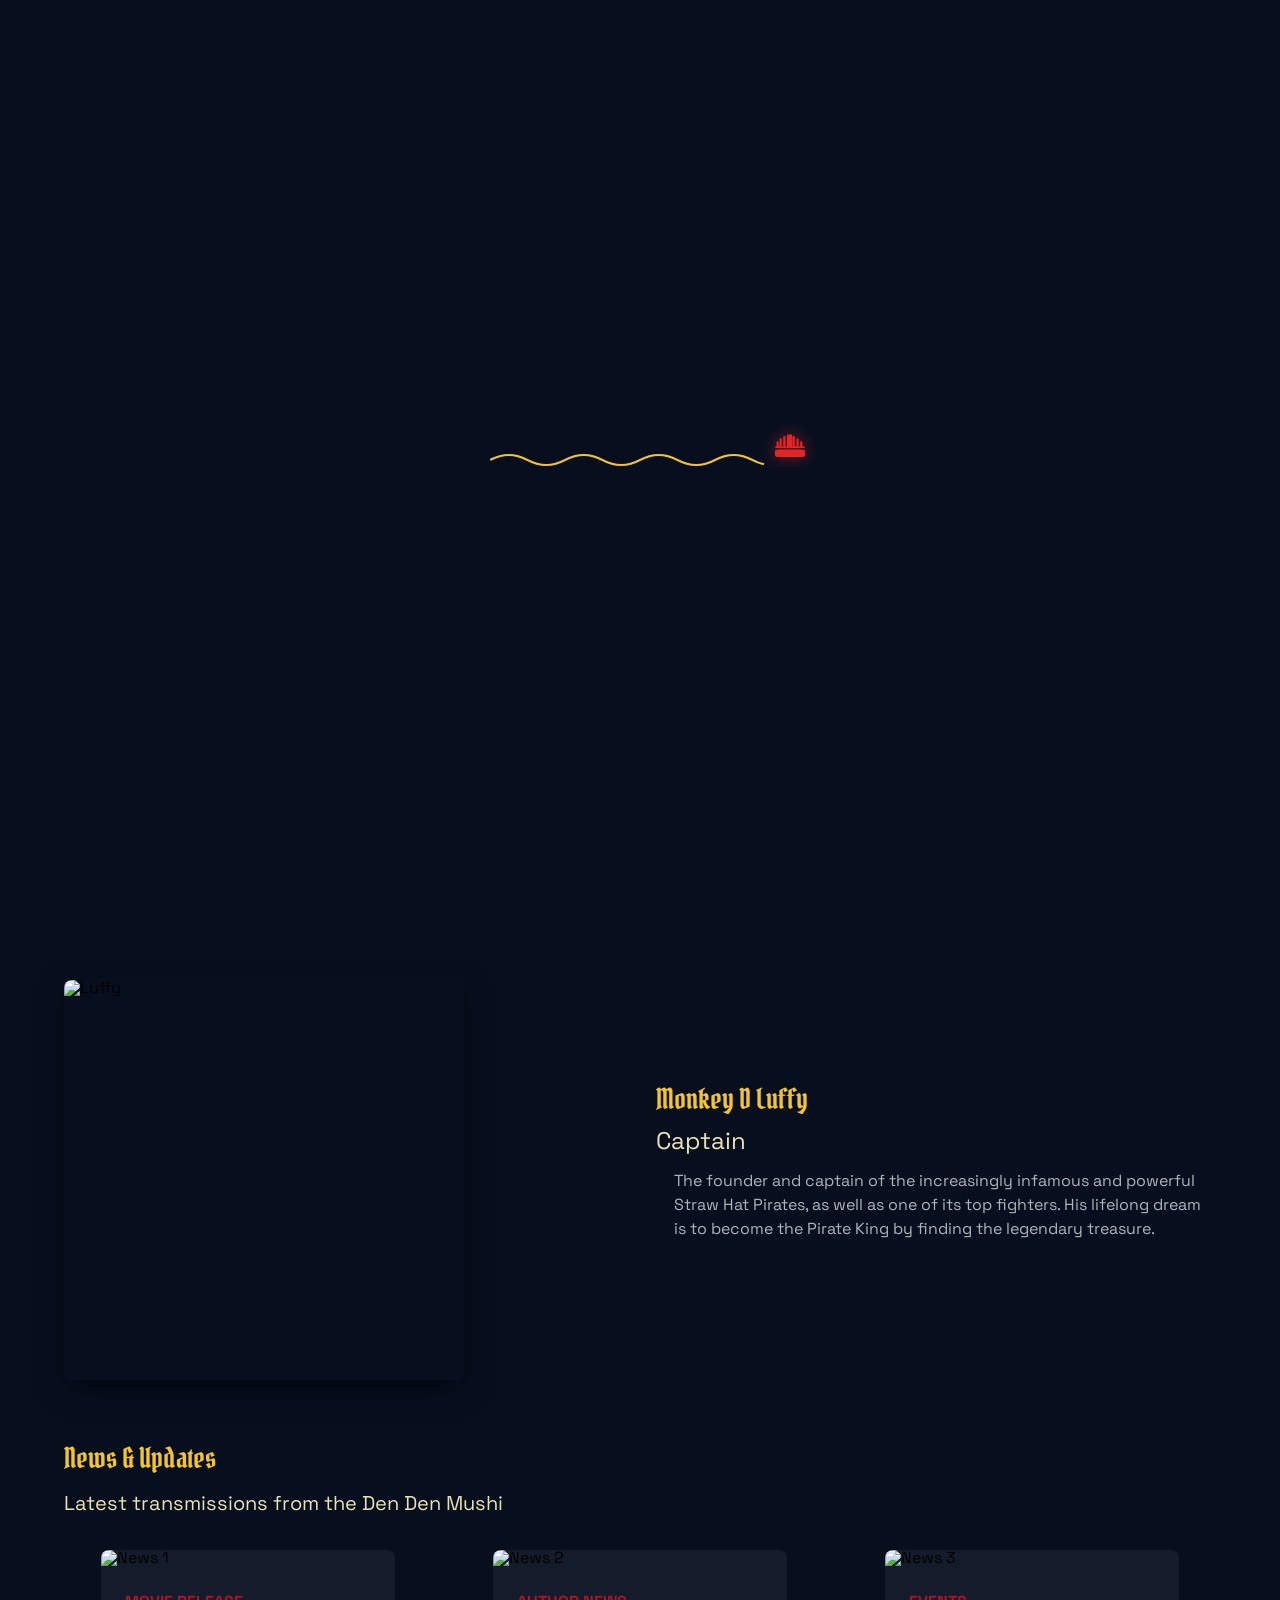
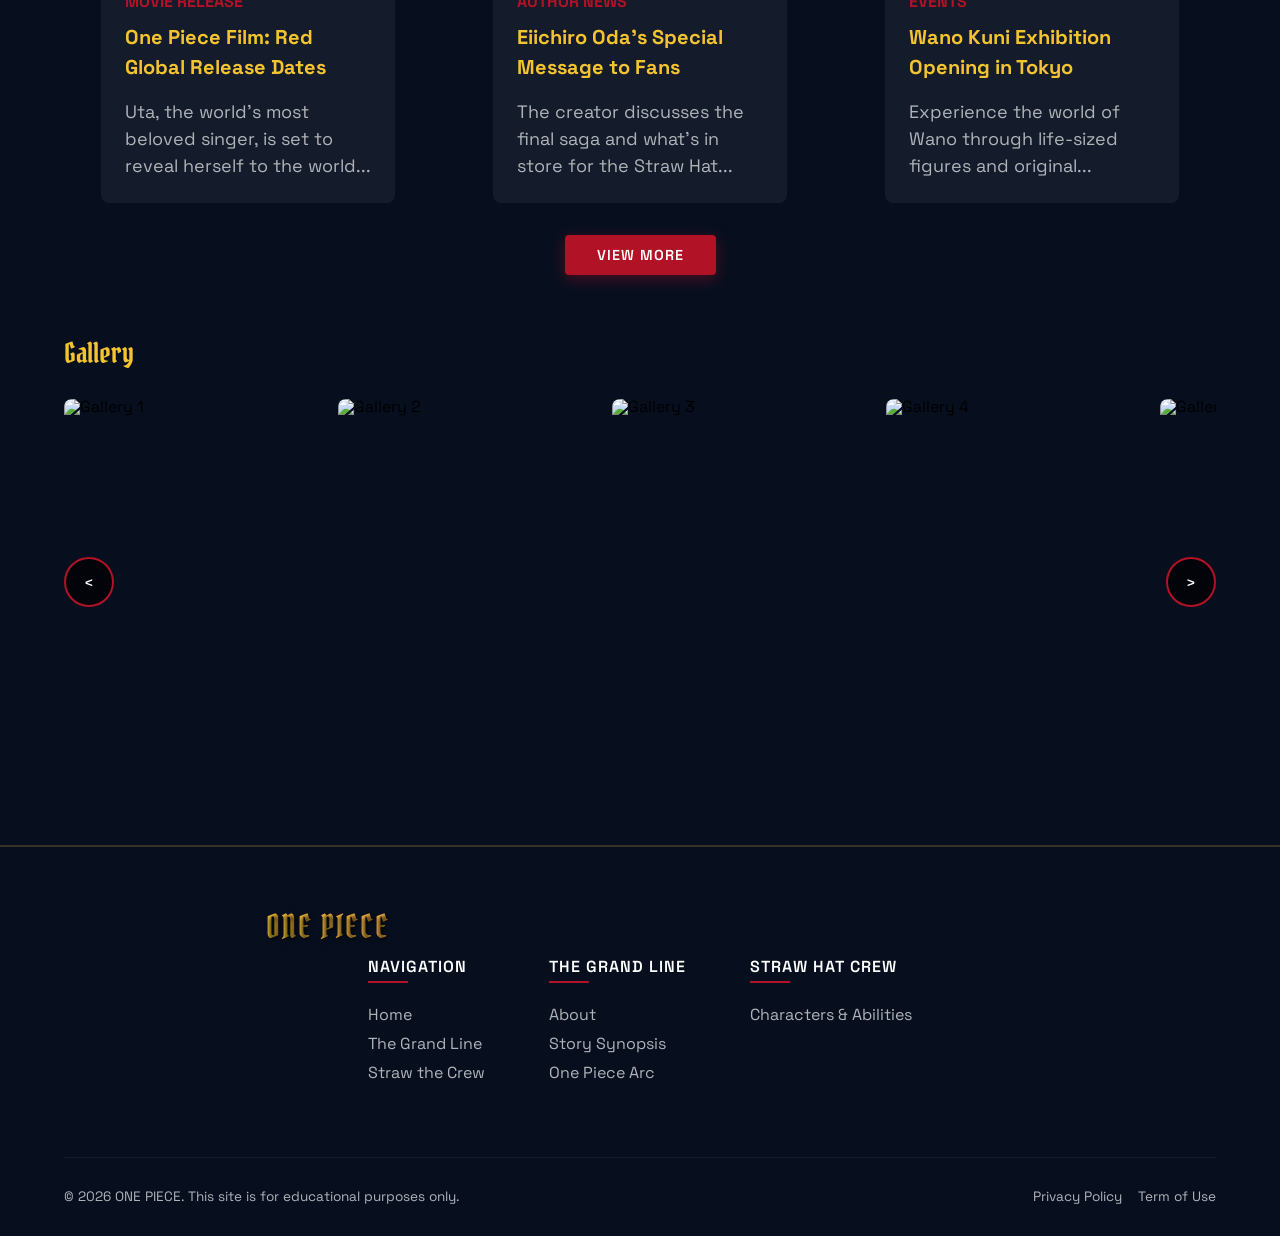
==== index.html @ ffabeb4a "แก้โว้ย" ====
<!DOCTYPE html>
<html lang="en">

<head>
    <meta charset="UTF-8">
    <meta name="viewport" content="width=device-width, initial-scale=1.0">
    <title>One Piece | The Grand Voyage</title>
    <link rel="stylesheet" href="scss/main.css">
</head>

<body>

    <!-- Loading Screen -->
    <div class="loader-wrapper">
        <div class="loader-content">
            <!-- <img src="img/logo.png" alt="One Piece Logo" class="loader-logo"> -->
            <div class="loading-animation-container">
                <svg class="loading-wave-svg" viewBox="0 0 200 20" preserveAspectRatio="none"
                    xmlns="http://www.w3.org/2000/svg">
                    <path d="M0 10 Q12.5 0 25 10 T50 10 T75 10 T100 10 T125 10 T150 10 T175 10 T200 10"
                        fill="transparent" stroke="#F4C430" stroke-width="2" class="wave-path" />
                </svg>
                <div class="loading-ship-container">
                    <svg class="loading-ship" viewBox="0 0 640 512" fill="#E62325" xmlns="http://www.w3.org/2000/svg">
                        <path
                            d="M280 32c-13.3 0-24 10.7-24 24V288h-32V88c0-13.3-10.7-24-24-24s-24 10.7-24 24V288H144V136c0-13.3-10.7-24-24-24s-24 10.7-24 24V288H80V200c0-13.3-10.7-24-24-24s-24 10.7-24 24V288H16c-8.8 0-16 7.2-16 16s7.2 16 16 16H624c8.8 0 16-7.2 16-16s-7.2-16-16-16H584V200c0-13.3-10.7-24-24-24s-24 10.7-24 24V288H504V136c0-13.3-10.7-24-24-24s-24 10.7-24 24V288H424V88c0-13.3-10.7-24-24-24s-24 10.7-24 24V288H368V56c0-13.3-10.7-24-24-24H280zm322.7 326.5c-4.4-1.3-9-2.2-13.7-2.6L553 352H87l-35.9 3.9c-4.7 .4-9.3 1.3-13.7 2.6L1.8 368.6C.6 369 0 370.2 0 371.4V464c0 26.5 21.5 48 48 48H592c26.5 0 48-21.5 48-48V371.4c0-1.2-.6-2.4-1.8-2.8l-35.5-10.1zM592 464v-61.9l-22.3-6.4C558 392.4 545.2 391 532.4 391c-19.4 0-38.3 6-53.9 17l-9.1 6.5c-11.8 8.4-26.2 12.9-40.9 12.9H211.5c-14.7 0-29.1-4.5-40.9-12.9l-9.1-6.5C146 397 127.1 391 107.6 391c-12.8 0-25.6 1.4-37.3 4.7L48 402.1V464H592z" />
                    </svg>
                </div>
            </div>
        </div>
    </div>

    <!-- Character Popup -->
    <div class="initial-popup">
        <img src="https://images.unsplash.com/photo-1610660373685-b04044be2403?q=80&w=1000&auto=format&fit=crop"
            alt="Luffy Popup" class="popup-char">
    </div>

    <!-- Fixed Dynamic Background -->
    <div class="fixed-bg-video">
        <video autoplay muted loop playsinline class="fixed-bg-vid">
            <source src="video/hero.mp4" type="video/mp4">
        </video>
        <div class="fixed-bg-overlay"></div>
    </div>

    <!-- Header & Navigation -->
    <header class="header">
        <div class="container nav-container">
            <h1 class="nav-logo-text">ONE PIECE</h1>
            <nav>
                <ul class="nav-menu">
                    <li><a href="index.html" class="active">Home</a></li>
                    <li><a href="grandline.html">The Grand Line</a></li>
                    <li><a href="crew.html">Straw the Crew</a></li>
                </ul>
            </nav>
            <div class="hamburger">
                <span class="bar"></span>
                <span class="bar"></span>
                <span class="bar"></span>
            </div>
        </div>
    </header>

    <!-- MAIN CONTENT -->
    <main>

        <!-- Hero Section -->
        <section class="hero-section section-padding" data-bg="none">
            <!-- <video autoplay loop muted playsinline class="bg-video">
                <source src="video/hero.mp4" type="video/mp4">
            </video> -->
            <div class="container text-center fade-in">
                <h1 class="h1">The Great Pirate Era Begins</h1>
                <p class="lead fade-in delay-1">The Grand Line awaits those who dare to dream</p>
                <div class="hero-cta fade-in delay-2">
                    <a href="" class="btn btn-primary btn-hero">Start Adventure</a>
                </div>
            </div>
        </section>

        <!-- Content Section -->
        <section class="content-section section-padding" data-bg="none">
            <div class="container">

                <!-- Character Highlight -->
                <div class="row row-2 align-items-center character-row">
                    <div class="about-image fade-in">
                        <img src="https://i.pinimg.com/736x/40/31/00/403100c729d0ef4551aeadfa57d9cbf7.jpg" alt="Luffy">
                    </div>
                    <div class="about-text fade-in delay-1">
                        <h2 class="h2 text-accent">Monkey D Luffy</h2>
                        <h3 class="h3">Captain</h3>
                        <p>The founder and captain of the increasingly infamous and powerful Straw Hat Pirates, as well
                            as one of its top fighters. His lifelong dream is to become the Pirate King by finding the
                            legendary treasure.</p>
                    </div>
                </div>

                <!-- News & Updates -->
                <div class="news-section fade-in">
                    <div class="news-header-row">
                        <div>
                            <h2 class="h2 text-accent">News & Updates</h2>
                            <p class="news-subtitle">Latest transmissions from the Den Den Mushi</p>
                        </div>
                    </div>

                    <div class="news-grid">
                        <div class="news-card">
                            <img src="https://deadline.com/wp-content/uploads/2022/08/one-piece-red.png?w=681&h=383&crop=1"
                                alt="News 1">
                            <div class="news-card-body">
                                <p class="news-tag">Movie Release</p>
                                <h4>One Piece Film: Red Global Release Dates</h4>
                                <p>Uta, the world's most beloved singer, is set to reveal herself to the world...</p>
                            </div>
                        </div>
                        <div class="news-card">
                            <img src="https://i.redd.it/nrn502p50h681.jpg" alt="News 2">
                            <div class="news-card-body">
                                <p class="news-tag">Author News</p>
                                <h4>Eiichiro Oda's Special Message to Fans</h4>
                                <p>The creator discusses the final saga and what's in store for the Straw Hat...</p>
                            </div>
                        </div>
                        <div class="news-card">
                            <img src="https://downtownny.com/wp-content/uploads/2025/10/101425_mercer2_2400x1615.jpg"
                                alt="News 3">
                            <div class="news-card-body">
                                <p class="news-tag">Events</p>
                                <h4>Wano Kuni Exhibition Opening in Tokyo</h4>
                                <p>Experience the world of Wano through life-sized figures and original...</p>
                            </div>
                        </div>
                    </div>

                    <!-- ปุ่ม See More ย้ายมาอยู่ล่าง grid -->
                    <div class="news-view-more">
                        <a href="" class="btn btn-primary btn-hero">View More</a>
                        <!-- <a href="crew.html" class="btn-see-more">View More</a> -->
                    </div>
                </div>

                <!-- Gallery Slider -->
                <div class="gallery-section fade-in">
                    <h2 class="h2 text-accent">Gallery</h2>
                    <div class="gallery-slider-container">
                        <button class="gallery-btn prev-btn" id="galleryPrev">&lt;</button>
                        <div class="gallery-track" id="galleryTrack">
                            <img src="https://www.mangozero.com/wp-content/uploads/2016/11/Luffy_and_Aces_Last_Moments.png"
                                alt="Gallery 1">
                            <img src="https://www.mangozero.com/wp-content/uploads/2016/11/Going_Merrys_Funeral.jpg"
                                alt="Gallery 2">
                            <img src="https://www.mangozero.com/wp-content/uploads/2016/11/Laboon_Anime_Infobox.png"
                                alt="Gallery 3">
                            <img src="https://www.mangozero.com/wp-content/uploads/2016/11/Shanks_Saves_Luffy.jpg"
                                alt="Gallery 4">
                            <img src="https://www.mangozero.com/wp-content/uploads/2016/11/11ae3b48f68c215749b47b3c8a2709f5.jpg"
                                alt="Gallery 5">
                            <img src="https://www.mangozero.com/wp-content/uploads/2016/11/Luffy_Cries_Over_the_Death_of_Ace.jpg"
                                alt="Gallery 6">
                            <img src="https://www.mangozero.com/wp-content/uploads/2016/11/Robin_Resisting_Spandam_Dragging_Her.png"
                                alt="Gallery 7">
                            <img src="https://www.mangozero.com/wp-content/uploads/2016/11/Sanji_Discovers_Zeffs_Missing_Leg.png"
                                alt="Gallery 8">
                        </div>
                        <button class="gallery-btn next-btn" id="galleryNext">&gt;</button>
                    </div>
                </div>

            </div>
        </section>

    </main>

    <!-- Footer -->
    <footer class="footer">
        <div class="container footer-inner">
            <div class="footer-grid">
                <div class="footer-brand">
                    <h1 class="nav-logo-text">ONE PIECE</h1>
                </div>
            </div>
            <div class="footer-nav-row">
                <div class="footer-links-col">
                    <h4>Navigation</h4>
                    <ul class="footer-links">
                        <li><a href="index.html">Home</a></li>
                        <li><a href="grandline.html">The Grand Line</a></li>
                        <li><a href="crew.html">Straw the Crew</a></li>
                    </ul>
                </div>
                <div class="footer-links-col">
                    <h4>The Grand Line</h4>
                    <ul class="footer-links">
                        <li><a href="grandline.html">About</a></li>
                        <li><a href="grandline.html">Story Synopsis</a></li>
                        <li><a href="grandline.html">One Piece Arc</a></li>
                    </ul>
                </div>
                <div class="footer-links-col">
                    <h4>Straw Hat Crew</h4>
                    <ul class="footer-links">
                        <li><a href="crew.html">Characters & Abilities</a></li>
                    </ul>
                </div>
            </div>
            <div class="footer-bottom">
                <p>&copy; 2026 ONE PIECE. This site is for educational purposes only.</p>
                <div class="condition">
                    <p>Privacy Policy</p>
                    <p>Term of Use</p>
                </div>
            </div>
        </div>
    </footer>

    <script src="js/main.js"></script>
</body>

</html>
---- scss/main.css ----
@import url("https://fonts.googleapis.com/css2?family=Pirata+One&family=Space+Grotesk:wght@300..700&display=swap");
html, body, div, span, applet, object, iframe,
h1, h2, h3, h4, h5, h6, p, blockquote, pre,
a, abbr, acronym, address, big, cite, code,
del, dfn, em, img, ins, kbd, q, s, samp,
small, strike, strong, sub, sup, tt, var,
b, u, i, center,
dl, dt, dd, ol, ul, li,
fieldset, form, label, legend,
table, caption, tbody, tfoot, thead, tr, th, td,
article, aside, canvas, details, embed,
figure, figcaption, footer, header, hgroup,
menu, nav, output, ruby, section, summary,
time, mark, audio, video {
  margin: 0;
  padding: 0;
  border: 0;
  font-size: 100%;
  font: "Space Grotesk", sans-serif;
  vertical-align: baseline;
  box-sizing: border-box;
}

html, body {
  width: 100%;
  overflow-x: hidden;
  -webkit-font-smoothing: antialiased;
}

body {
  line-height: 1;
  font-family: "Space Grotesk", sans-serif;
}

h1, .h1 {
  font-family: "Pirata One", cursive;
  margin-bottom: 20;
  font-weight: 400;
  line-height: 1.2;
  letter-spacing: 2px;
}

h2, .h2,
h3, .h3,
p, .p {
  font-family: "Space Grotesk", sans-serif;
  font-optical-sizing: auto;
  font-weight: 400;
  font-style: normal;
}

h1, .h1 {
  background: linear-gradient(45deg, #F4C430, #ffb347);
  -webkit-background-clip: text;
  -webkit-text-fill-color: transparent;
  background-clip: text;
}

h2, .h2 {
  font-size: clamp(1.6rem, 5vw, 4rem);
  color: #F4C430;
}

h1 {
  margin-bottom: 16px;
  color: #B0B3B8;
  font-size: 64px;
}
h1.lead {
  font-size: 48px;
  color: #EAE2B7;
  line-height: 1.5;
}

p {
  margin-bottom: 16px;
  color: #B0B3B8;
  font-size: 20px;
}
p.lead {
  font-size: 18px;
  color: #EAE2B7;
  line-height: 1.7;
}

.text-center {
  text-align: center;
}

.text-left {
  text-align: left;
}

.text-right {
  text-align: right;
}

.text-primary {
  color: #070F1F;
}

.text-button {
  color: #B11226;
}

.text-hover {
  color: #F4C430;
}

.section-title {
  text-align: center;
  margin-bottom: 2rem;
  display: flex;
  flex-direction: column;
  align-items: center;
}
.section-title::after {
  content: "";
  display: block;
  width: 50px;
  height: 3px;
  background: #B11226;
  margin-top: 0.75rem;
  border-radius: 2px;
}

@media (min-width: 768px) {
  p {
    font-size: 1rem;
  }
  p.lead {
    font-size: 1.25rem;
  }
  .section-title {
    margin-bottom: 3rem;
  }
  .section-title::after {
    width: 60px;
    height: 4px;
    margin-top: 1rem;
  }
}
.btn {
  text-decoration: none;
  display: inline-block;
  padding: 16px 24px;
  font-family: "Space Grotesk", sans-serif;
  font-size: 1rem;
  font-weight: 600;
  text-transform: uppercase;
  letter-spacing: 1px;
  border-radius: 4px;
  position: relative;
  overflow: hidden;
  z-index: 1;
  transition: all 0.3s ease-in-out;
  text-align: center;
  cursor: pointer;
}
.btn::before {
  content: "";
  position: absolute;
  top: 0;
  left: -100%;
  width: 100%;
  height: 100%;
  background: rgba(255, 255, 255, 0.1);
  transition: left 0.3s ease-in-out;
  z-index: -1;
}
.btn:hover::before {
  left: 0;
}
.btn:active {
  transform: scale(0.98);
}
.btn-primary {
  background-color: #B11226;
  color: #ffffff;
  box-shadow: 0 4px 15px rgba(177, 18, 38, 0.4);
}
.btn-primary:hover {
  background-color: rgb(130.7076923077, 13.2923076923, 28.0615384615);
  box-shadow: 0 6px 20px rgba(177, 18, 38, 0.6);
  color: #ffffff;
}
.btn-outline {
  background-color: transparent;
  color: #F4C430;
  border: 2px solid #F4C430;
}
.btn-outline:hover {
  background-color: #F4C430;
  color: #070F1F;
  box-shadow: 0 0 15px rgba(244, 196, 48, 0.5);
}

@media (min-width: 768px) {
  .btn {
    padding: 0.8rem 2rem;
    font-size: 0.9rem;
  }
}
.container {
  width: 100%;
  max-width: 1200px;
  margin: 0 auto;
  padding: 0 1rem;
}

.container-fluid {
  width: 100%;
  padding: 0 1rem;
}

.row {
  display: grid;
  gap: 1.5rem;
}
.row-2 {
  grid-template-columns: 1fr;
}
.row-3 {
  grid-template-columns: 1fr;
}
.row-4 {
  grid-template-columns: 1fr;
}

.section-padding {
  padding: 3rem 0;
}

.d-flex {
  display: flex;
}

.flex-column {
  flex-direction: column;
}

.justify-content-center {
  justify-content: center;
}

.justify-content-between {
  justify-content: space-between;
}

.align-items-center {
  align-items: center;
}

.mb-5 {
  margin-bottom: 3rem;
}

@media (min-width: 768px) {
  .container,
  .container-fluid {
    padding: 0 1.5rem;
  }
  .row {
    gap: 2rem;
  }
  .row-2 {
    grid-template-columns: repeat(2, 1fr);
  }
  .row-3 {
    grid-template-columns: repeat(2, 1fr);
  }
  .row-4 {
    grid-template-columns: repeat(2, 1fr);
  }
  .section-padding {
    padding: 5rem 0;
  }
}
.header {
  position: fixed;
  top: 0;
  left: 0;
  width: 100%;
  z-index: 1000;
  transition: all 0.3s ease-in-out;
  padding: 0.8rem 0;
  background: transparent;
}
.header.scrolled {
  background: rgba(7, 15, 31, 0.85);
  backdrop-filter: blur(12px);
  -webkit-backdrop-filter: blur(12px);
  border-bottom: 1px solid rgba(255, 255, 255, 0.05);
  padding: 1rem 0;
  box-shadow: 0 4px 20px rgba(0, 0, 0, 0.5);
}
.header .nav-container {
  display: flex;
  align-items: center;
  justify-content: space-between;
}
.header .logo {
  font-family: "Pirata One", cursive;
  font-size: 1.5rem;
  color: #F4C430;
  text-transform: uppercase;
  letter-spacing: 2px;
  z-index: 1001;
  position: relative;
  background: linear-gradient(45deg, #F4C430, #ffb347);
  -webkit-background-clip: text;
  -webkit-text-fill-color: transparent;
  background-clip: text;
}
.header .nav-menu {
  list-style: none;
  position: fixed;
  top: 0;
  right: -100%;
  width: 100vw;
  height: 100vh;
  background: rgba(7, 15, 31, 0.95);
  backdrop-filter: blur(20px);
  -webkit-backdrop-filter: blur(20px);
  border-bottom: 1px solid rgba(255, 255, 255, 0.05);
  display: flex;
  flex-direction: column;
  justify-content: center;
  align-items: center;
  gap: 2.5rem;
  transition: right 0.3s ease-in-out;
}
.header .nav-menu.active {
  right: 0;
}
.header .nav-menu li a {
  font-family: "Space Grotesk", sans-serif;
  font-weight: 500;
  text-transform: uppercase;
  letter-spacing: 1px;
  position: relative;
  font-size: 1.1rem;
  color: #ffffff;
  text-decoration: none;
}
.header .nav-menu li a::after {
  content: "";
  position: absolute;
  bottom: -5px;
  left: 0;
  width: 0;
  height: 2px;
  background: #F4C430;
  transition: width 0.2s ease;
}
.header .nav-menu li a:hover {
  color: #F4C430;
}
.header .nav-menu li a:hover::after, .header .nav-menu li a.active::after {
  width: 100%;
}
.header .hamburger {
  display: flex;
  flex-direction: column;
  justify-content: center;
  gap: 5px;
  cursor: pointer;
  z-index: 1001;
  padding: 6px;
}
.header .hamburger .bar {
  display: block;
  width: 25px;
  height: 2px;
  background-color: #ffffff;
  border-radius: 2px;
  transition: all 0.3s ease-in-out;
}
.header .hamburger.active .bar:nth-child(1) {
  transform: translateY(7px) rotate(45deg);
}
.header .hamburger.active .bar:nth-child(2) {
  opacity: 0;
}
.header .hamburger.active .bar:nth-child(3) {
  transform: translateY(-7px) rotate(-45deg);
}

@media (min-width: 768px) {
  .header {
    padding: 1rem 0;
  }
  .header .logo {
    font-size: 2rem;
  }
  .header .nav-menu {
    position: static;
    width: auto;
    max-width: none;
    height: auto;
    background: transparent;
    backdrop-filter: none;
    -webkit-backdrop-filter: none;
    border: none;
    flex-direction: row;
    justify-content: flex-end;
    gap: 2rem;
  }
  .header .nav-menu li a {
    font-size: 0.9rem;
  }
  .header .hamburger {
    display: none;
  }
}
.footer {
  background-color: rgb(2.3026315789, 4.9342105263, 10.1973684211);
  padding: 3rem 0 1.5rem;
  color: #B0B3B8;
  border-top: 2px solid rgba(244, 196, 48, 0.2);
}
.footer .footer-grid {
  display: grid;
  gap: 2rem;
  grid-template-columns: 1fr;
}
.footer .footer-brand {
  text-align: center;
}
.footer .footer-brand .nav-logo-text {
  font-family: "Pirata One", cursive;
  font-size: 2rem;
  color: #F4C430;
  margin-bottom: 1rem;
  display: inline-block;
}
.footer .footer-brand p {
  max-width: 400px;
  margin: 0 auto;
}
.footer h4 {
  color: #ffffff;
  font-family: "Space Grotesk", sans-serif;
  margin-bottom: 1rem;
  font-weight: 600;
  text-transform: uppercase;
  letter-spacing: 1px;
  position: relative;
  padding-bottom: 0.5rem;
  text-align: center;
}
.footer h4::after {
  content: "";
  position: absolute;
  bottom: 0;
  left: 50%;
  transform: translateX(-50%);
  width: 40px;
  height: 2px;
  background: #B11226;
}
.footer .footer-nav-row {
  display: flex;
  flex-direction: column;
  align-items: center;
  gap: 2rem;
}
.footer ul.footer-links {
  text-align: center;
  list-style: none;
  padding: 0;
  margin: 0;
}
.footer ul.footer-links li {
  margin-bottom: 0.8rem;
}
.footer ul.footer-links li a {
  color: #B0B3B8;
  text-decoration: none;
  transition: color 0.2s ease;
}
.footer ul.footer-links li a:hover {
  color: #F4C430;
  padding-left: 5px;
}
.footer .social-icons {
  display: flex;
  gap: 1rem;
  margin-top: 1.5rem;
  justify-content: center;
}
.footer .social-icons a {
  display: inline-flex;
  align-items: center;
  justify-content: center;
  width: 40px;
  height: 40px;
  border-radius: 50%;
  background: rgba(255, 255, 255, 0.05);
  color: #ffffff;
  transition: all 0.2s ease;
}
.footer .social-icons a:hover {
  background: #B11226;
  transform: translateY(-3px);
}
.footer .footer-bottom {
  margin-top: 3rem;
  padding-top: 1.5rem;
  border-top: 1px solid rgba(255, 255, 255, 0.05);
  display: flex;
  flex-direction: column;
  align-items: center;
  gap: 0.75rem;
  text-align: center;
}
.footer .footer-bottom p {
  margin: 0;
  font-size: 0.85rem;
  color: #B0B3B8;
}
.footer .footer-bottom .condition {
  display: flex;
  gap: 1rem;
}
.footer .footer-bottom .condition p {
  margin: 0;
  font-size: 0.85rem;
  color: #B0B3B8;
}

@media (min-width: 768px) {
  .footer {
    padding: 4rem 0 2rem;
  }
  .footer .footer-nav-row {
    flex-direction: row;
    justify-content: center;
    align-items: flex-start;
    gap: 4rem;
  }
  .footer .footer-grid {
    grid-template-columns: 2fr 1fr 1fr;
    gap: 3rem;
  }
  .footer .footer-brand {
    text-align: center;
  }
  .footer .footer-brand .logo {
    font-size: 2.5rem;
  }
  .footer .footer-brand p {
    margin: 0;
  }
  .footer h4 {
    text-align: left;
    margin-bottom: 1.5rem;
  }
  .footer h4::after {
    left: 0;
    transform: none;
  }
  .footer ul.footer-links {
    text-align: left;
  }
  .footer .social-icons {
    justify-content: flex-start;
  }
  .footer .footer-bottom {
    flex-direction: row;
    justify-content: space-between;
    align-items: center;
    text-align: left;
    margin-top: 4rem;
    padding-top: 2rem;
  }
}
.popup-char {
  width: 400px;
  height: auto;
  -o-object-fit: cover;
     object-fit: cover;
  border-radius: 10px;
  mix-blend-mode: screen;
}

.footer {
  position: relative;
  background: #070F1F;
}
.footer .footer-inner {
  position: relative;
  z-index: 1;
}
.footer .footer-logo-img {
  width: 150px;
  filter: drop-shadow(0 0 5px rgba(255, 255, 255, 0.2));
  margin-bottom: 1rem;
}
.footer .footer-nav-row {
  display: flex;
  justify-content: center;
  gap: 4rem;
  flex-wrap: wrap;
}
.footer .footer-links-col {
  text-align: center;
}

.nav-logo-text {
  color: #F4C430;
  text-shadow: 2px 2px 4px rgba(0, 0, 0, 0.8);
  font-size: 1.8rem;
  margin: 0;
  line-height: 1;
  font-family: "Pirata One", cursive;
  background: linear-gradient(45deg, #F4C430, #ffb347);
  -webkit-background-clip: text;
  -webkit-text-fill-color: transparent;
  background-clip: text;
}

.hero-section {
  height: 100vh;
  display: flex;
  align-items: center;
  position: relative;
  overflow: hidden;
}
.hero-section .bg-video {
  position: absolute;
  top: 0;
  left: 0;
  width: 100%;
  height: 100%;
  -o-object-fit: cover;
     object-fit: cover;
  z-index: -1;
  filter: brightness(0.6);
}
.hero-section h1 {
  color: #F4C430;
  text-shadow: 2px 2px 4px rgba(0, 0, 0, 0.8);
}
.hero-section p.lead {
  text-shadow: 1px 1px 2px rgba(0, 0, 0, 0.8);
}
.hero-section .hero-cta {
  margin-top: 2rem;
}

.content-section {
  background: #070f1f;
  position: relative;
  z-index: 1;
}

.character-row {
  margin-bottom: 4rem;
  text-align: center;
}
.character-row .about-image {
  display: flex;
  justify-content: center;
}
.character-row .about-image img {
  border-radius: 8px;
  width: 100%;
  max-width: 250px;
  aspect-ratio: 1/1;
  -o-object-fit: cover;
     object-fit: cover;
  box-shadow: 0 10px 30px rgba(0, 0, 0, 0.5);
}
.character-row .about-text h2 {
  font-size: 28px;
  font-family: "Pirata One", cursive;
  margin-bottom: 16px;
}
.character-row .about-text h3 {
  font-size: 24px;
  color: #EAE2B7;
  margin-bottom: 16px;
}
.character-row .about-text p {
  padding: 0 0px 18px 18px;
  text-align: left;
  line-height: 150%;
}
@media (min-width: 768px) {
  .character-row {
    text-align: left;
  }
  .character-row .about-image {
    justify-content: flex-start;
  }
  .character-row .about-image img {
    width: 100%;
    max-width: 400px;
  }
}

.news-header-row {
  display: flex;
  justify-content: space-between;
  align-items: flex-end;
  margin-bottom: 2rem;
  flex-wrap: wrap;
  gap: 1rem;
}
.news-header-row .h2 {
  font-family: "Pirata One", cursive;
  font-size: 28px;
  margin-bottom: 16px;
}
.news-header-row .news-subtitle {
  font-size: 20px;
  color: #EAE2B7;
  margin: 0;
  line-height: 150%;
}

.news-section {
  margin-bottom: 4rem;
}

.news-view-more {
  display: flex;
  justify-content: center;
  margin-top: 2rem;
}

.news-grid {
  display: grid;
  grid-template-columns: 1fr;
  gap: 1.5rem;
}
@media (min-width: 768px) {
  .news-grid {
    grid-template-columns: repeat(3, 1fr);
  }
}

.news-card {
  justify-content: center;
  align-items: center;
  width: 80%;
  margin-left: auto;
  margin-right: auto;
  background: rgba(255, 255, 255, 0.05);
  border-radius: 8px;
  overflow: hidden;
  transition: transform 0.3s ease;
}
.news-card img {
  width: 100%;
  height: 200px;
  -o-object-fit: cover;
     object-fit: cover;
}
.news-card .news-card-body {
  padding: 0.75rem 1rem;
}
.news-card .news-tag {
  color: #B11226;
  font-size: 16px;
  font-weight: bold;
  margin-bottom: 8px;
  text-transform: uppercase;
}
.news-card h4 {
  color: #F4C430;
  margin-bottom: 8px;
  font-size: 18px;
  line-height: 150%;
}
.news-card p {
  font-size: 16px;
  margin-bottom: 0;
  line-height: 150%;
}
@media (min-width: 768px) {
  .news-card img {
    height: 200px;
  }
  .news-card .news-card-body {
    padding: 1.5rem;
  }
  .news-card .news-tag {
    font-size: 16px;
    margin-bottom: 0.5rem;
  }
  .news-card h4 {
    font-size: 20px;
    margin-bottom: 1rem;
  }
  .news-card p {
    font-size: 18px;
  }
}

.gallery-section h2 {
  font-family: "Pirata One", cursive;
  font-size: 28px;
  margin-bottom: 2rem;
}

.gallery-slider-container {
  position: relative;
  overflow: hidden;
  padding-bottom: 1rem;
}

.gallery-track {
  display: flex;
  gap: 1.5rem;
  -webkit-user-select: none;
     -moz-user-select: none;
          user-select: none;
  overflow-x: auto;
  scrollbar-width: none;
}
.gallery-track::-webkit-scrollbar {
  display: none;
}
.gallery-track img {
  width: 250px;
  height: 350px;
  -o-object-fit: cover;
     object-fit: cover;
  border-radius: 8px;
  flex-shrink: 0;
  pointer-events: none;
}

.gallery-btn {
  position: absolute;
  top: 50%;
  transform: translateY(-50%);
  z-index: 10;
  background: rgba(0, 0, 0, 0.7);
  color: #fff;
  border: 2px solid #B11226;
  cursor: pointer;
  border-radius: 50%;
  width: 50px;
  height: 50px;
  display: flex;
  align-items: center;
  justify-content: center;
  font-weight: bold;
  transition: background-color 0.3s ease;
}
.gallery-btn:hover {
  background-color: #F4C430;
  border-color: #F4C430;
}
.gallery-btn.prev-btn {
  left: 0;
}
.gallery-btn.next-btn {
  right: 0;
}

.grandline-main {
  padding-top: 120px;
  min-height: 100vh;
}

.grandline-overlay {
  position: fixed;
  top: 0;
  left: 0;
  width: 100%;
  height: 100%;
  backdrop-filter: blur(8px);
  background-color: rgba(7, 15, 31, 0.6);
  z-index: -1;
}

.grandline-hero {
  margin-bottom: 2rem;
}
.grandline-hero h1 {
  text-shadow: 2px 2px 4px rgba(0, 0, 0, 0.8);
}
.grandline-hero p.lead {
  color: #fff;
  max-width: 600px;
  text-shadow: 1px 1px 2px rgba(0, 0, 0, 0.8);
}

.crew-main {
  padding-top: 100px;
}

.gallery-grid {
  display: grid;
  grid-template-columns: repeat(2, 1fr);
  gap: 1rem;
}
@media (min-width: 768px) {
  .gallery-grid {
    grid-template-columns: repeat(3, 1fr);
  }
}
.gallery-grid .gallery-item {
  overflow: hidden;
  border-radius: 8px;
}
.gallery-grid .gallery-item img {
  width: 100%;
  height: 250px;
  -o-object-fit: cover;
     object-fit: cover;
  transition: transform 0.3s ease;
}
.gallery-grid .gallery-item img:hover {
  transform: scale(1.05);
}

.news-list {
  display: flex;
  flex-direction: column;
  gap: 2rem;
}

.news-item {
  display: grid;
  grid-template-columns: 1fr;
  gap: 1.5rem;
  background: rgba(255, 255, 255, 0.03);
  border-radius: 12px;
  overflow: hidden;
}
@media (min-width: 768px) {
  .news-item {
    grid-template-columns: 300px 1fr;
  }
}
.news-item .news-image img {
  width: 100%;
  height: 200px;
  -o-object-fit: cover;
     object-fit: cover;
}
@media (min-width: 768px) {
  .news-item .news-image img {
    height: 100%;
  }
}
.news-item .news-content {
  padding: 1.5rem;
  display: flex;
  flex-direction: column;
  gap: 0.75rem;
}
.news-item .news-content .date {
  font-size: 0.8rem;
  color: #B11226;
  text-transform: uppercase;
  letter-spacing: 1px;
}
.news-item .news-content h3 {
  color: #ffffff;
  font-size: 1.2rem;
}
.news-item .news-content p {
  color: #B0B3B8;
  font-size: 0.9rem;
}

.shop-grid {
  display: grid;
  grid-template-columns: repeat(2, 1fr);
  gap: 1.5rem;
}
@media (min-width: 768px) {
  .shop-grid {
    grid-template-columns: repeat(4, 1fr);
  }
}

.shop-item {
  background: rgba(31, 60, 136, 0.3);
  border-radius: 12px;
  overflow: hidden;
  text-align: center;
  padding-bottom: 1.5rem;
  border: 1px solid rgba(255, 255, 255, 0.08);
  transition: transform 0.3s ease;
}
.shop-item:hover {
  transform: translateY(-5px);
}
.shop-item .item-image img {
  width: 100%;
  height: 200px;
  -o-object-fit: cover;
     object-fit: cover;
}
.shop-item h4 {
  padding: 1rem 1rem 0.25rem;
  color: #ffffff;
  font-size: 1rem;
}
.shop-item .price {
  display: block;
  color: #F4C430;
  font-weight: bold;
  font-size: 1.1rem;
  margin-bottom: 1rem;
}

.contact-container {
  max-width: 600px;
  margin: 0 auto;
}
.contact-container form {
  display: flex;
  flex-direction: column;
  gap: 1.5rem;
}
.contact-container .form-group {
  display: flex;
  flex-direction: column;
  gap: 0.5rem;
}
.contact-container .form-group label {
  font-size: 0.9rem;
  color: #EAE2B7;
  font-weight: 500;
}
.contact-container .form-group input,
.contact-container .form-group textarea {
  background: rgba(255, 255, 255, 0.05);
  border: 1px solid rgba(255, 255, 255, 0.15);
  border-radius: 6px;
  padding: 0.8rem 1rem;
  color: #ffffff;
  font-family: "Space Grotesk", sans-serif;
  font-size: 1rem;
  transition: border-color 0.3s ease;
}
.contact-container .form-group input::-moz-placeholder, .contact-container .form-group textarea::-moz-placeholder {
  color: #B0B3B8;
}
.contact-container .form-group input::placeholder,
.contact-container .form-group textarea::placeholder {
  color: #B0B3B8;
}
.contact-container .form-group input:focus,
.contact-container .form-group textarea:focus {
  outline: none;
  border-color: #F4C430;
}
.contact-container .form-group textarea {
  resize: vertical;
}

.grandline-bg {
  background-image: url("https://upload.wikimedia.org/wikipedia/commons/thumb/8/8e/One_Piece_Map.png/1280px-One_Piece_Map.png");
  background-size: cover;
  background-position: center;
  filter: saturate(0.6) brightness(0.5);
}

.grandline-overlay {
  position: fixed;
  top: 0;
  left: 0;
  width: 100%;
  height: 100%;
  backdrop-filter: blur(4px);
  background-color: rgba(7, 15, 31, 0.55);
  z-index: -1;
}

.grandline-main {
  padding-top: 120px;
  padding-bottom: 4rem;
  min-height: 100vh;
}

.grandline-hero {
  margin-bottom: 3rem;
}
.grandline-hero h1 {
  text-shadow: 2px 2px 8px rgba(0, 0, 0, 0.8);
}
.grandline-hero p.lead {
  color: rgba(255, 255, 255, 0.85);
  max-width: 500px;
}

.grandline-layout {
  display: flex;
  flex-direction: column;
  gap: 2rem;
}
@media (min-width: 768px) {
  .grandline-layout {
    flex-direction: row;
    align-items: flex-start;
    gap: 2.5rem;
  }
}

.char-grid {
  display: grid;
  grid-template-columns: repeat(2, 1fr);
  gap: 1rem;
  flex-shrink: 0;
}
@media (min-width: 768px) {
  .char-grid {
    grid-template-columns: repeat(3, 1fr);
    width: 480px;
  }
}

.char-card {
  border-radius: 12px;
  overflow: hidden;
  cursor: pointer;
  background: rgba(31, 60, 136, 0.25);
  border: 2px solid rgba(255, 255, 255, 0.08);
  transition: transform 0.3s ease, border-color 0.3s ease, box-shadow 0.3s ease;
}
.char-card:hover {
  transform: translateY(-4px);
  border-color: rgba(244, 196, 48, 0.5);
  box-shadow: 0 8px 24px rgba(0, 0, 0, 0.5);
}
.char-card.active {
  border-color: #F4C430;
  box-shadow: 0 0 20px rgba(244, 196, 48, 0.4);
}
.char-card .char-card-img {
  position: relative;
  overflow: hidden;
}
.char-card .char-card-img img {
  width: 100%;
  height: 160px;
  -o-object-fit: cover;
     object-fit: cover;
  transition: transform 0.4s ease;
}
@media (min-width: 768px) {
  .char-card .char-card-img img {
    height: 180px;
  }
}
.char-card .char-card-img .char-card-overlay {
  position: absolute;
  inset: 0;
  background: rgba(177, 18, 38, 0.7);
  display: flex;
  align-items: center;
  justify-content: center;
  opacity: 0;
  transition: opacity 0.3s ease;
}
.char-card .char-card-img .char-card-overlay span {
  color: #fff;
  font-weight: 600;
  font-size: 0.85rem;
  text-transform: uppercase;
  letter-spacing: 1px;
}
.char-card:hover .char-card-img img {
  transform: scale(1.08);
}
.char-card:hover .char-card-overlay {
  opacity: 1;
}
.char-card .char-card-info {
  padding: 0.75rem 1rem;
}
.char-card .char-card-info h3 {
  font-family: "Pirata One", cursive;
  font-size: 1rem;
  color: #F4C430;
  margin-bottom: 0.15rem;
}
.char-card .char-card-info p {
  font-size: 0.75rem;
  color: #B0B3B8;
  margin: 0;
  text-transform: uppercase;
  letter-spacing: 0.5px;
}

.char-detail-panel {
  flex: 1;
  background: rgba(7, 15, 31, 0.75);
  backdrop-filter: blur(20px);
  -webkit-backdrop-filter: blur(20px);
  border: 1px solid rgba(255, 255, 255, 0.15);
  border-radius: 16px;
  padding: 2rem;
  color: #ffffff;
  opacity: 0;
  visibility: hidden;
  transform: translateY(20px);
  transition: all 0.4s cubic-bezier(0.175, 0.885, 0.32, 1.275);
  position: relative;
}
.char-detail-panel.active {
  opacity: 1;
  visibility: visible;
  transform: translateY(0);
}

.detail-close {
  position: absolute;
  top: 1rem;
  right: 1rem;
  width: 32px;
  height: 32px;
  border-radius: 50%;
  background: rgba(255, 255, 255, 0.1);
  color: #fff;
  display: flex;
  align-items: center;
  justify-content: center;
  cursor: pointer;
  transition: background 0.2s ease;
  font-size: 1rem;
}
.detail-close:hover {
  background: #B11226;
}

.detail-layout {
  display: flex;
  flex-direction: column;
  gap: 1.5rem;
}
@media (min-width: 768px) {
  .detail-layout {
    flex-direction: row;
    gap: 2rem;
  }
}

.detail-poster {
  flex-shrink: 0;
  display: flex;
  justify-content: center;
}

.wanted-frame {
  width: 160px;
  background: #f5e6c8;
  border: 3px solid #8B6914;
  border-radius: 4px;
  padding: 0.5rem;
  text-align: center;
  box-shadow: 0 8px 20px rgba(0, 0, 0, 0.6);
  transform: rotate(-1.5deg);
  transition: transform 0.3s ease;
}
.wanted-frame:hover {
  transform: rotate(0deg) scale(1.03);
}
.wanted-frame .wanted-label {
  font-family: "Pirata One", cursive;
  color: #1a1a1a;
  font-size: 1.4rem;
  letter-spacing: 3px;
  margin-bottom: 0.3rem;
}
.wanted-frame img {
  width: 100%;
  height: 180px;
  -o-object-fit: cover;
     object-fit: cover;
  border: 2px solid #8B6914;
}
.wanted-frame .wanted-dead {
  font-size: 0.6rem;
  color: #1a1a1a;
  font-weight: 700;
  letter-spacing: 1.5px;
  text-transform: uppercase;
  margin-top: 0.3rem;
}

.detail-info {
  flex: 1;
  display: flex;
  flex-direction: column;
  gap: 1rem;
}

.detail-name {
  font-family: "Pirata One", cursive;
  font-size: 1.8rem;
  color: #F4C430;
  letter-spacing: 1px;
  margin: 0;
}

.detail-role {
  font-size: 0.85rem;
  text-transform: uppercase;
  letter-spacing: 2px;
  color: #B11226;
  margin: 0;
}

.detail-quote {
  background: rgba(0, 0, 0, 0.3);
  border-left: 3px solid #B11226;
  padding: 0.75rem 1rem;
  border-radius: 0 6px 6px 0;
  font-style: italic;
  font-size: 0.9rem;
  color: #ddd;
}

.detail-stats {
  display: grid;
  grid-template-columns: 1fr;
  gap: 0.6rem;
}
.detail-stats .detail-stat {
  display: flex;
  flex-direction: column;
  gap: 0.1rem;
}
.detail-stats .detail-stat .stat-label {
  font-size: 0.7rem;
  text-transform: uppercase;
  letter-spacing: 1px;
  color: #888;
}
.detail-stats .detail-stat .stat-value {
  font-size: 0.95rem;
  font-weight: 600;
  color: #ffffff;
}
.detail-stats .detail-stat .stat-value.bounty-value {
  font-family: "Courier New", monospace;
  color: #F4C430;
  font-size: 1.1rem;
}

.detail-bio {
  font-size: 0.9rem;
  line-height: 1.7;
  color: #B0B3B8;
  margin: 0;
}

.fixed-bg-video {
  position: fixed;
  top: 0;
  left: 0;
  width: 100vw;
  height: 100vh;
  z-index: -2;
  overflow: hidden;
}
.fixed-bg-video .fixed-bg-vid {
  position: absolute;
  top: 50%;
  left: 50%;
  width: 100%;
  height: 100vh;
  -o-object-fit: cover;
     object-fit: cover;
  transform: translate(-50%, -50%);
  filter: brightness(0.5);
}
.fixed-bg-video .fixed-bg-overlay {
  position: absolute;
  inset: 0;
  background: rgba(7, 15, 31, 0.45);
}

.fade-in {
  opacity: 0;
  transform: translateY(30px);
  transition: opacity 0.8s ease-out, transform 0.8s ease-out;
}
.fade-in.visible {
  opacity: 1;
  transform: translateY(0);
}

.delay-1 {
  transition-delay: 0.1s;
}

.delay-2 {
  transition-delay: 0.2s;
}

.delay-3 {
  transition-delay: 0.3s;
}

.delay-4 {
  transition-delay: 0.4s;
}

.loader-wrapper {
  position: fixed;
  top: 0;
  left: 0;
  width: 100vw;
  height: 100vh;
  background-color: #070f1f;
  z-index: 9999;
  display: flex;
  justify-content: center;
  align-items: center;
  transition: opacity 0.5s ease;
}
.loader-wrapper.hidden {
  opacity: 0;
  pointer-events: none;
  visibility: hidden;
}
.loader-wrapper .loader-content {
  text-align: center;
  color: #ffffff;
  width: 240px;
  display: flex;
  flex-direction: column;
  align-items: center;
}
.loader-wrapper .loader-content .loader-logo {
  width: 180px;
  margin-bottom: 20px;
  filter: drop-shadow(0 0 15px rgba(255, 255, 255, 0.2));
}
.loader-wrapper .loader-content .loading-animation-container {
  position: relative;
  width: 100%;
  height: 40px;
}
.loader-wrapper .loader-content .loading-animation-container .loading-wave-svg {
  position: absolute;
  bottom: 0;
  left: 0;
  width: 100%;
  height: 20px;
}
.loader-wrapper .loader-content .loading-animation-container .loading-wave-svg .wave-path {
  stroke: #F4C430;
  stroke-dasharray: 200;
  stroke-dashoffset: 200;
  animation: drawLine 2.5s ease-in-out forwards;
}
.loader-wrapper .loader-content .loading-animation-container .loading-ship-container {
  position: absolute;
  top: 0;
  left: -15px;
  width: 30px;
  height: 30px;
  animation: sailShip 2.5s ease-in-out forwards;
}
.loader-wrapper .loader-content .loading-animation-container .loading-ship-container .loading-ship {
  width: 100%;
  height: 100%;
  filter: drop-shadow(0 0 8px rgba(230, 35, 37, 0.6));
  animation: bobShip 0.6s infinite alternate ease-in-out;
}

@keyframes drawLine {
  to {
    stroke-dashoffset: 0;
  }
}
@keyframes sailShip {
  0% {
    left: -15px;
  }
  100% {
    left: calc(100% - 15px);
  }
}
@keyframes bobShip {
  from {
    transform: translateY(0) rotate(-5deg);
  }
  to {
    transform: translateY(-3px) rotate(5deg);
  }
}
.fixed-bg {
  position: fixed;
  top: 0;
  left: 0;
  width: 100vw;
  height: 100vh;
  z-index: -1;
  background-size: cover;
  background-position: center;
  background-color: #070F1F;
  transition: background-image 1s ease-in-out, background-color 1s ease-in-out;
}
.fixed-bg::after {
  content: "";
  position: absolute;
  top: 0;
  left: 0;
  width: 100%;
  height: 100%;
  background: rgba(0, 0, 0, 0.4);
}

.initial-popup {
  position: fixed;
  top: 0;
  left: 0;
  width: 100vw;
  height: 100vh;
  z-index: 9998;
  display: flex;
  justify-content: center;
  align-items: flex-end;
  pointer-events: none;
  opacity: 0;
  transform: scale(1.1);
  transition: all 1s cubic-bezier(0.19, 1, 0.22, 1);
}
.initial-popup.show {
  opacity: 1;
  transform: scale(1);
}
.initial-popup.show .popup-char {
  transform: translateY(0);
  opacity: 1;
}
.initial-popup .popup-char {
  max-height: 70vh;
  transform: translateY(50px);
  opacity: 0;
  transition: all 0.8s ease 0.3s;
  filter: drop-shadow(0 0 20px rgba(244, 196, 48, 0.5));
}

.news-card img {
  transition: filter 0.3s ease;
}
.news-card:hover {
  transform: translateY(-5px);
  box-shadow: 0 10px 20px rgba(0, 0, 0, 0.5);
}
.news-card:hover img {
  filter: brightness(1.2);
}

.gallery-btn {
  transition: background-color 0.3s ease, border-color 0.3s ease;
}
.gallery-btn:hover {
  background-color: #B11226 !important;
  color: #070F1F !important;
}

.arc-card {
  position: relative;
  width: 260px;
  height: 360px;
  flex-shrink: 0;
  border-radius: 8px;
  overflow: hidden;
  box-shadow: 0 4px 15px rgba(0, 0, 0, 0.5);
}
.arc-card img {
  width: 100%;
  height: 100%;
  -o-object-fit: cover;
     object-fit: cover;
  transition: transform 0.3s ease;
}
.arc-card .arc-info {
  position: absolute;
  bottom: 0;
  left: 0;
  width: 100%;
  padding: 1.2rem;
  background: linear-gradient(to top, #070f1f 40%, rgba(7, 15, 31, 0.9) 70%, transparent);
  transform: translateY(100%);
  transition: transform 0.4s cubic-bezier(0.175, 0.885, 0.32, 1.275);
}
.arc-card .arc-info h3 {
  font-size: 1rem;
  color: #ffffff;
  margin-bottom: 0.5rem;
}
.arc-card .arc-info p {
  font-size: 0.8rem;
  color: #ccc;
  line-height: 1.4;
  margin-bottom: 1rem;
  opacity: 0;
  transition: opacity 0.3s 0.2s;
}
.arc-card .arc-info .arc-date {
  display: flex;
  justify-content: space-between;
  font-size: 0.75rem;
  color: #B11226;
  border-top: 1px solid rgba(255, 255, 255, 0.1);
  padding-top: 0.5rem;
  opacity: 0;
  transition: opacity 0.3s 0.3s;
}
.arc-card:hover img {
  transform: scale(1.05);
}
.arc-card:hover .arc-info {
  transform: translateY(0);
}
.arc-card:hover .arc-info p,
.arc-card:hover .arc-info .arc-date {
  opacity: 1;
}

.arc-dots .dot {
  width: 10px;
  height: 10px;
  border-radius: 50%;
  background-color: rgba(244, 196, 48, 0.3);
  cursor: pointer;
  transition: background-color 0.3s ease, transform 0.3s ease;
}
.arc-dots .dot.active {
  background-color: #B11226;
  transform: scale(1.2);
}
.arc-dots .dot:hover {
  background-color: rgba(244, 196, 48, 0.7);
}

.map-interactive-container {
  position: relative;
  width: 100%;
  max-width: 1000px;
  height: 700px;
  margin: 2rem auto 0;
  border-radius: 16px;
  overflow: hidden;
  box-shadow: 0 10px 40px rgba(0, 0, 0, 0.8);
  border: 1px solid rgba(255, 255, 255, 0.1);
  background: rgba(7, 15, 31, 0.4);
  backdrop-filter: blur(5px);
}

.map-svg-path {
  position: absolute;
  top: 0;
  left: 0;
  width: 100%;
  height: 100%;
  z-index: 1;
}

.anchor-point {
  position: absolute;
  z-index: 2;
  transform: translate(-50%, -50%);
  cursor: pointer;
}
.anchor-point .anchor-icon {
  width: 36px;
  height: 36px;
  background: rgba(255, 255, 255, 0.8);
  border-radius: 8px;
  display: flex;
  justify-content: center;
  align-items: center;
  color: #070F1F;
  font-size: 1rem;
  box-shadow: 0 4px 10px rgba(0, 0, 0, 0.5);
  transition: all 0.3s cubic-bezier(0.175, 0.885, 0.32, 1.275);
  border: 2px solid transparent;
}
.anchor-point.active .anchor-icon, .anchor-point:hover .anchor-icon {
  background: #B11226;
  color: #ffffff;
  transform: scale(1.1) translateY(-5px);
  border-color: #ffffff;
  box-shadow: 0 8px 15px rgba(230, 35, 37, 0.5);
}

.glass-panel {
  position: fixed;
  bottom: 0;
  left: 0;
  right: 0;
  width: 100%;
  z-index: 5;
  background: rgba(10, 20, 40, 0.92);
  backdrop-filter: blur(15px);
  -webkit-backdrop-filter: blur(15px);
  border: 1px solid rgba(255, 255, 255, 0.2);
  border-radius: 20px 20px 0 0;
  box-shadow: 0 -8px 32px rgba(0, 0, 0, 0.8);
  color: #ffffff;
  padding: 1.5rem;
  opacity: 0;
  visibility: hidden;
  transform: translateY(100%);
  transition: all 0.4s cubic-bezier(0.175, 0.885, 0.32, 1.275);
}
.glass-panel.active {
  opacity: 1;
  visibility: visible;
  transform: translateY(0);
}
.glass-panel .glass-content-wrap {
  display: flex;
  flex-direction: column;
  gap: 1rem;
}
.glass-panel .glass-text-section {
  flex: 1;
}
.glass-panel .glass-text-section .glass-name {
  font-size: 1.5rem;
  margin-bottom: 0.2rem;
  font-family: "Pirata One", cursive;
  letter-spacing: 1px;
}
.glass-panel .glass-text-section .glass-role {
  font-size: 0.85rem;
  text-transform: uppercase;
  letter-spacing: 1px;
  margin-bottom: 0.8rem;
  color: #B11226;
}
.glass-panel .glass-text-section .glass-quote-box {
  background: rgba(0, 0, 0, 0.3);
  padding: 0.8rem;
  border-radius: 8px;
  border-left: 3px solid #B11226;
  margin-bottom: 1rem;
  font-style: italic;
  font-size: 0.85rem;
  color: #dfdfdf;
}
.glass-panel .glass-text-section .glass-stats-grid {
  display: grid;
  grid-template-columns: 1fr 1fr;
  gap: 0.8rem;
}
.glass-panel .glass-text-section .glass-stats-grid .glass-stat {
  display: flex;
  flex-direction: column;
}
.glass-panel .glass-text-section .glass-stats-grid .glass-stat .stat-label {
  font-size: 0.7rem;
  color: #999;
  text-transform: uppercase;
}
.glass-panel .glass-text-section .glass-stats-grid .glass-stat .stat-value {
  font-size: 0.9rem;
  font-weight: bold;
  color: #F4C430;
}
.glass-panel .glass-poster-section {
  width: 100px;
  flex-shrink: 0;
  align-self: center;
}
.glass-panel .glass-poster-section img {
  width: 100%;
  height: auto;
  border-radius: 5px;
  box-shadow: 0 5px 15px rgba(0, 0, 0, 0.5);
  border: 2px solid #ddd;
  transform: rotate(2deg);
  transition: transform 0.3s ease;
}
.glass-panel .glass-poster-section img:hover {
  transform: rotate(0deg) scale(1.05);
}

@media (min-width: 768px) {
  .loader-wrapper .loader-content {
    width: 300px;
  }
  .loader-wrapper .loader-content .loader-logo {
    width: 250px;
  }
  .initial-popup {
    align-items: center;
  }
  .initial-popup .popup-char {
    max-height: 90vh;
  }
  .arc-card {
    width: 300px;
    height: 400px;
  }
  .arc-card .arc-info {
    padding: 1.5rem;
  }
  .arc-card .arc-info h3 {
    font-size: 1.2rem;
  }
  .arc-card .arc-info p {
    font-size: 0.85rem;
  }
  .anchor-point .anchor-icon {
    width: 40px;
    height: 40px;
    font-size: 1.2rem;
  }
  .glass-panel {
    position: absolute;
    bottom: auto;
    left: auto;
    top: 10%;
    right: 3%;
    width: 380px;
    border-radius: 15px;
    padding: 2rem;
    transform: translateX(50px);
  }
  .glass-panel.active {
    transform: translateX(0);
  }
  .glass-panel .glass-content-wrap {
    flex-direction: row;
    gap: 1.5rem;
  }
  .glass-panel .glass-text-section .glass-name {
    font-size: 1.8rem;
  }
  .glass-panel .glass-text-section .glass-role {
    margin-bottom: 1rem;
  }
  .glass-panel .glass-text-section .glass-quote-box {
    padding: 1rem;
    margin-bottom: 1.5rem;
    font-size: 0.9rem;
  }
  .glass-panel .glass-text-section .glass-stats-grid {
    grid-template-columns: 1fr;
    gap: 1rem;
  }
  .glass-panel .glass-text-section .glass-stats-grid .glass-stat .stat-label {
    font-size: 0.75rem;
  }
  .glass-panel .glass-text-section .glass-stats-grid .glass-stat .stat-value {
    font-size: 1rem;
  }
  .glass-panel .glass-poster-section {
    width: 140px;
    align-self: auto;
  }
  .glass-panel {
    width: 450px;
    right: 5%;
  }
  .map-interactive-container {
    height: 1000px;
  }
}/*# sourceMappingURL=main.css.map */
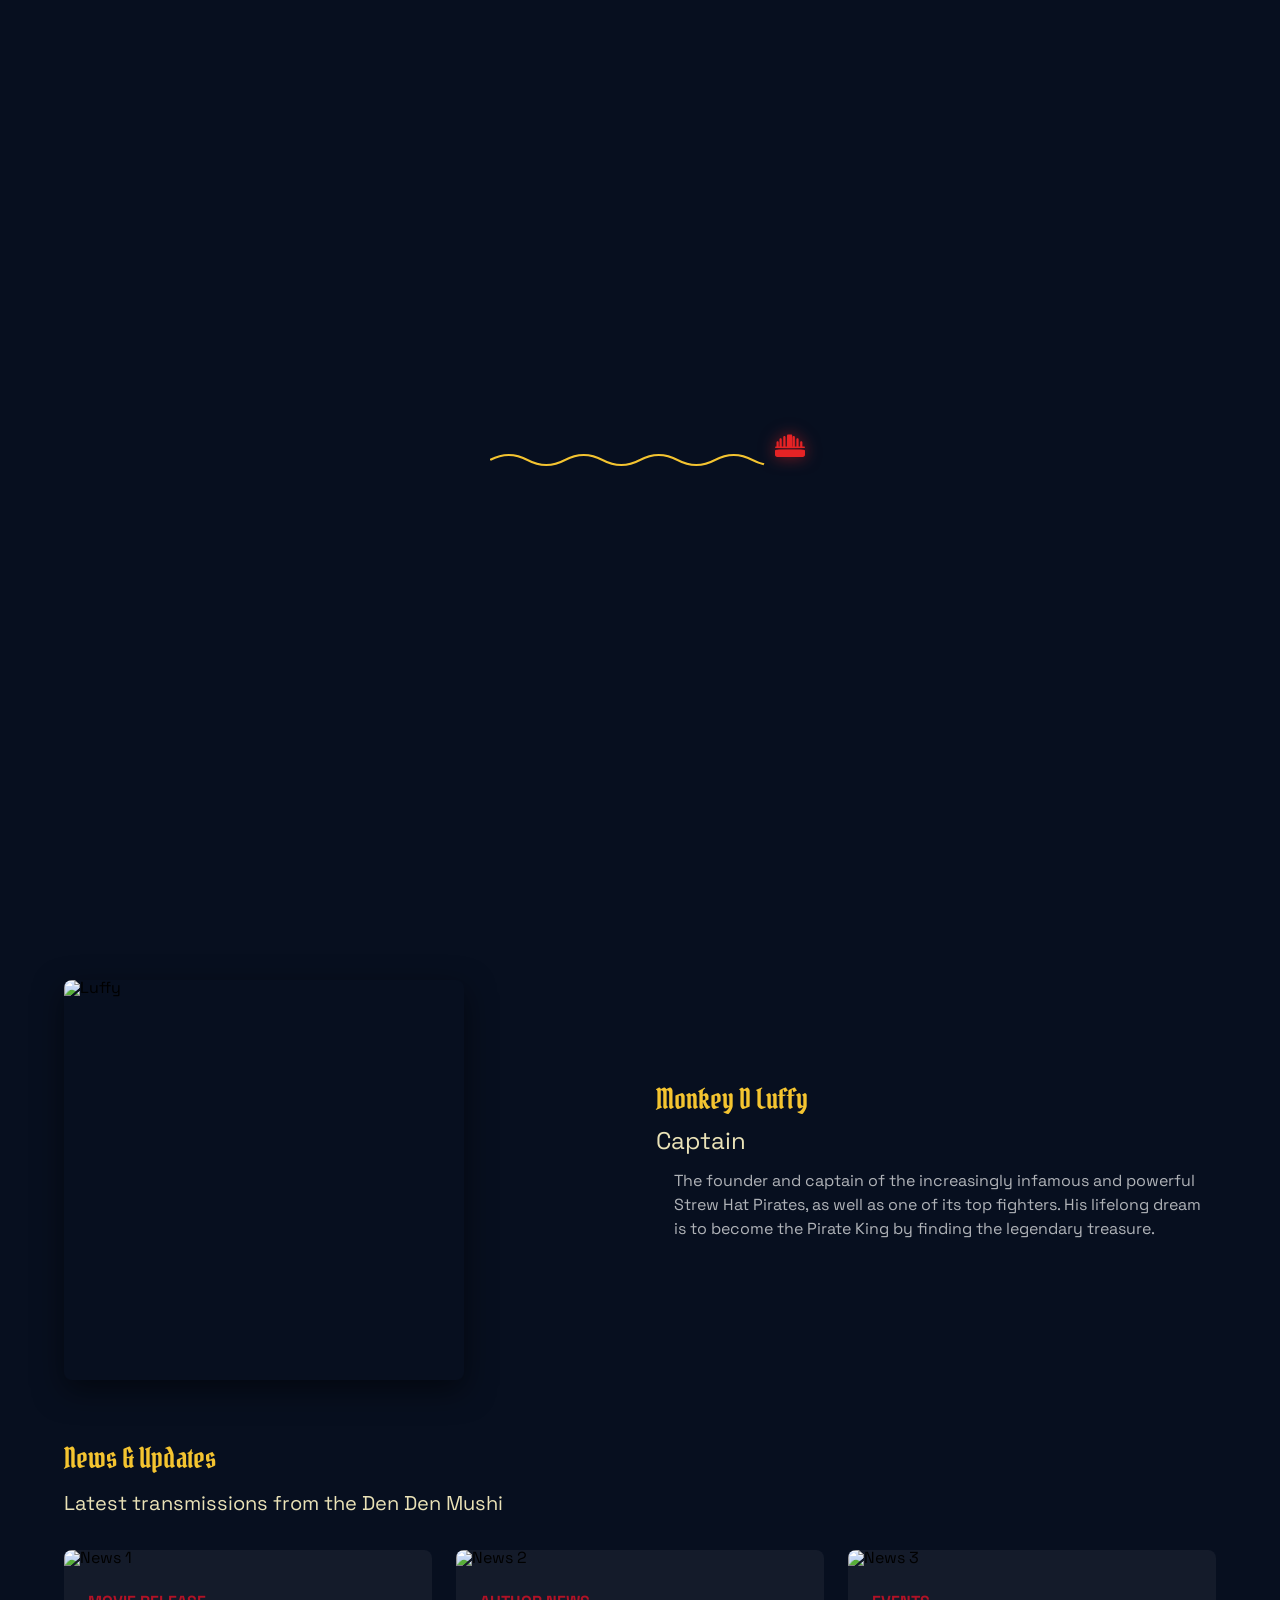
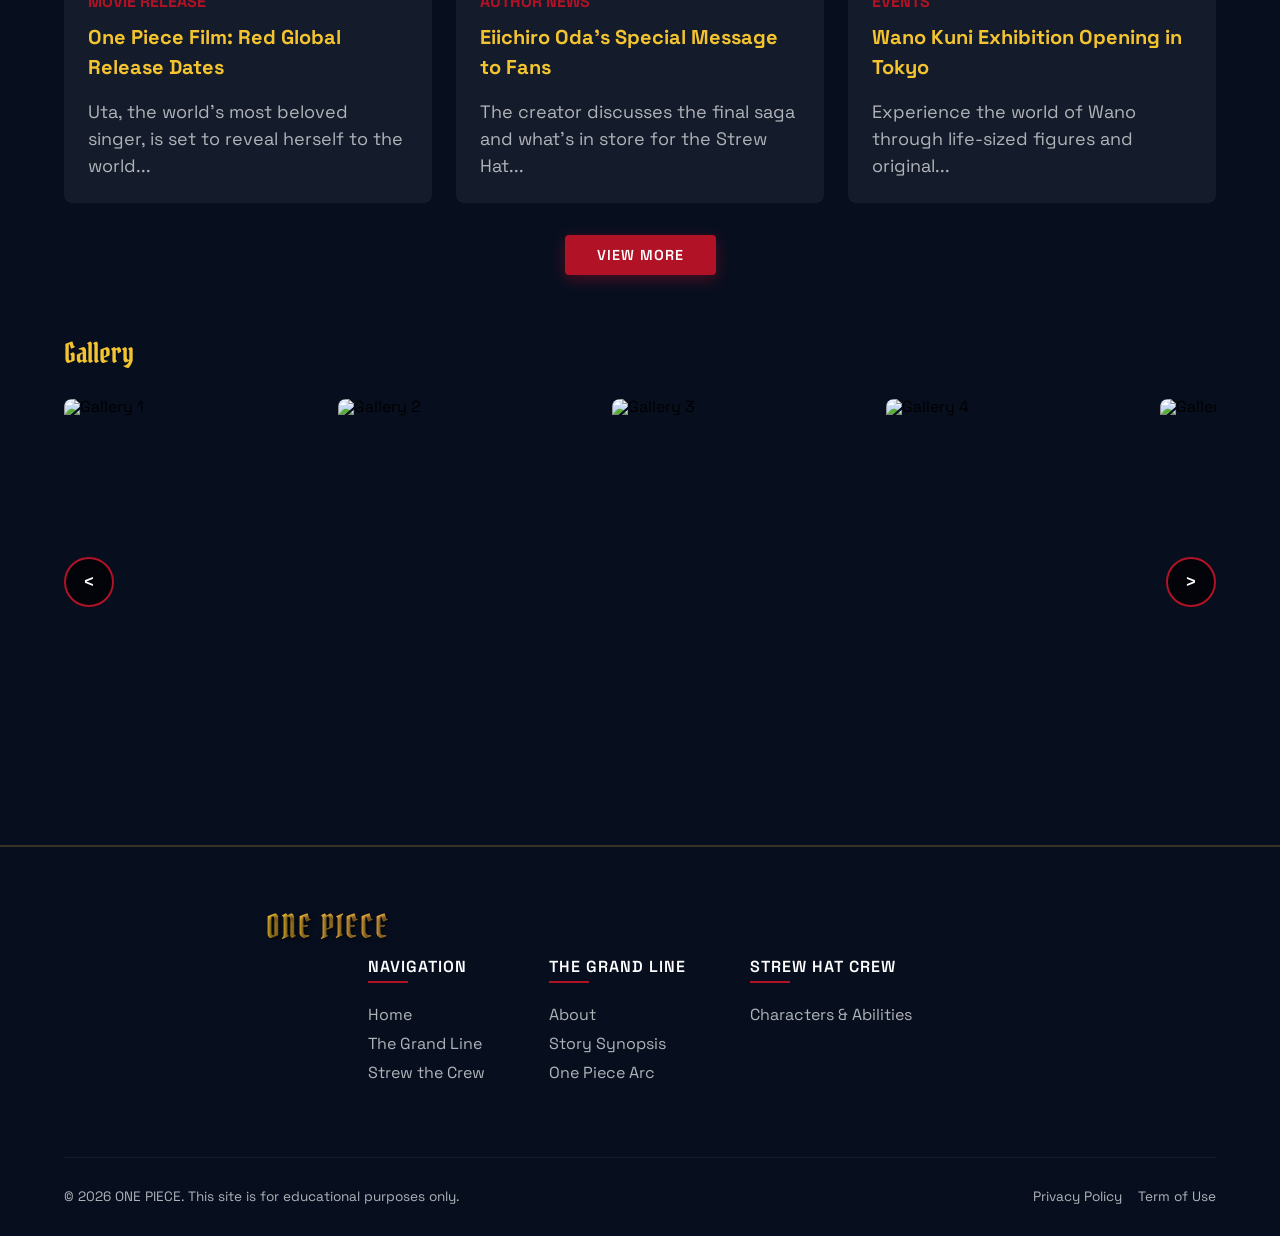
==== commit 520db5d1: "แก้รูป" ====
--- a/index.html
+++ b/index.html
@@ -52,7 +52,7 @@
                 <ul class="nav-menu">
                     <li><a href="index.html" class="active">Home</a></li>
                     <li><a href="grandline.html">The Grand Line</a></li>
-                    <li><a href="crew.html">Straw the Crew</a></li>
+                    <li><a href="crew.html">Strew the Crew</a></li>
                 </ul>
             </nav>
             <div class="hamburger">
@@ -92,7 +92,7 @@
                     <div class="about-text fade-in delay-1">
                         <h2 class="h2 text-accent">Monkey D Luffy</h2>
                         <h3 class="h3">Captain</h3>
-                        <p>The founder and captain of the increasingly infamous and powerful Straw Hat Pirates, as well
+                        <p>The founder and captain of the increasingly infamous and powerful Strew Hat Pirates, as well
                             as one of its top fighters. His lifelong dream is to become the Pirate King by finding the
                             legendary treasure.</p>
                     </div>
@@ -122,7 +122,7 @@
                             <div class="news-card-body">
                                 <p class="news-tag">Author News</p>
                                 <h4>Eiichiro Oda's Special Message to Fans</h4>
-                                <p>The creator discusses the final saga and what's in store for the Straw Hat...</p>
+                                <p>The creator discusses the final saga and what's in store for the Strew Hat...</p>
                             </div>
                         </div>
                         <div class="news-card">
@@ -165,6 +165,12 @@
                                 alt="Gallery 7">
                             <img src="https://www.mangozero.com/wp-content/uploads/2016/11/Sanji_Discovers_Zeffs_Missing_Leg.png"
                                 alt="Gallery 8">
+                            <img src="https://pbs.twimg.com/media/HDr7enxbkAE2y8g?format=jpg&name=900x900"
+                                alt="Gallery 9">
+                            <img src="https://pbs.twimg.com/media/HDr7edvakAA_ppZ?format=jpg&name=900x900"
+                                alt="Gallery 10">
+                            <img src="https://pbs.twimg.com/media/HDr7entbEAAym93?format=jpg&name=900x900"
+                                alt="Gallery 11">
                         </div>
                         <button class="gallery-btn next-btn" id="galleryNext">&gt;</button>
                     </div>
@@ -189,7 +195,7 @@
                     <ul class="footer-links">
                         <li><a href="index.html">Home</a></li>
                         <li><a href="grandline.html">The Grand Line</a></li>
-                        <li><a href="crew.html">Straw the Crew</a></li>
+                        <li><a href="crew.html">Strew the Crew</a></li>
                     </ul>
                 </div>
                 <div class="footer-links-col">
@@ -201,7 +207,7 @@
                     </ul>
                 </div>
                 <div class="footer-links-col">
-                    <h4>Straw Hat Crew</h4>
+                    <h4>Strew Hat Crew</h4>
                     <ul class="footer-links">
                         <li><a href="crew.html">Characters & Abilities</a></li>
                     </ul>
--- a/scss/main.css
+++ b/scss/main.css
@@ -481,7 +481,6 @@
 }
 .footer ul.footer-links li a:hover {
   color: #F4C430;
-  padding-left: 5px;
 }
 .footer .social-icons {
   display: flex;
@@ -687,18 +686,6 @@
   text-align: left;
   line-height: 150%;
 }
-@media (min-width: 768px) {
-  .character-row {
-    text-align: left;
-  }
-  .character-row .about-image {
-    justify-content: flex-start;
-  }
-  .character-row .about-image img {
-    width: 100%;
-    max-width: 400px;
-  }
-}
 
 .news-header-row {
   display: flex;
@@ -734,11 +721,6 @@
   display: grid;
   grid-template-columns: 1fr;
   gap: 1.5rem;
-}
-@media (min-width: 768px) {
-  .news-grid {
-    grid-template-columns: repeat(3, 1fr);
-  }
 }
 
 .news-card {
@@ -779,25 +761,6 @@
   margin-bottom: 0;
   line-height: 150%;
 }
-@media (min-width: 768px) {
-  .news-card img {
-    height: 200px;
-  }
-  .news-card .news-card-body {
-    padding: 1.5rem;
-  }
-  .news-card .news-tag {
-    font-size: 16px;
-    margin-bottom: 0.5rem;
-  }
-  .news-card h4 {
-    font-size: 20px;
-    margin-bottom: 1rem;
-  }
-  .news-card p {
-    font-size: 18px;
-  }
-}
 
 .gallery-section h2 {
   font-family: "Pirata One", cursive;
@@ -843,8 +806,9 @@
   border: 2px solid #B11226;
   cursor: pointer;
   border-radius: 50%;
-  width: 50px;
-  height: 50px;
+  width: 32px;
+  height: 32px;
+  font-size: 0.75rem;
   display: flex;
   align-items: center;
   justify-content: center;
@@ -862,9 +826,76 @@
   right: 0;
 }
 
-.grandline-main {
-  padding-top: 120px;
-  min-height: 100vh;
+@media (min-width: 768px) {
+  .character-row {
+    text-align: left;
+  }
+  .character-row .about-image {
+    justify-content: flex-start;
+  }
+  .character-row .about-image img {
+    width: 100%;
+    max-width: 400px;
+  }
+  .news-grid {
+    grid-template-columns: repeat(3, 1fr);
+  }
+  .news-card {
+    width: 100%;
+    margin-left: 0;
+    margin-right: 0;
+  }
+  .news-card .news-card-body {
+    padding: 1.5rem;
+  }
+  .news-card .news-tag {
+    font-size: 16px;
+    margin-bottom: 0.5rem;
+  }
+  .news-card h4 {
+    font-size: 20px;
+    margin-bottom: 1rem;
+  }
+  .news-card p {
+    font-size: 18px;
+  }
+  .gallery-btn {
+    width: 50px;
+    height: 50px;
+    font-size: 1rem;
+  }
+}
+.fixed-bg-video {
+  position: fixed;
+  top: 0;
+  left: 0;
+  width: 100vw;
+  height: 100vh;
+  z-index: -2;
+  overflow: hidden;
+}
+.fixed-bg-video .fixed-bg-bg {
+  position: absolute;
+  top: 50%;
+  left: 50%;
+  width: 100%;
+  height: 100vh;
+  -o-object-fit: cover;
+     object-fit: cover;
+  transform: translate(-50%, -50%);
+  filter: brightness(0.5);
+}
+.fixed-bg-video .fixed-bg-overlay {
+  position: absolute;
+  inset: 0;
+  background: rgba(7, 15, 31, 0.45);
+}
+
+.grandline-bg {
+  background-image: url("https://upload.wikimedia.org/wikipedia/commons/thumb/8/8e/One_Piece_Map.png/1280px-One_Piece_Map.png");
+  background-size: cover;
+  background-position: center;
+  filter: saturate(0.6) brightness(0.5);
 }
 
 .grandline-overlay {
@@ -873,36 +904,32 @@
   left: 0;
   width: 100%;
   height: 100%;
-  backdrop-filter: blur(8px);
-  background-color: rgba(7, 15, 31, 0.6);
+  backdrop-filter: blur(4px);
+  background-color: rgba(7, 15, 31, 0.55);
   z-index: -1;
 }
 
+.grandline-main {
+  padding-top: 120px;
+  padding-bottom: 4rem;
+  min-height: 100vh;
+}
+
 .grandline-hero {
-  margin-bottom: 2rem;
+  margin-bottom: 3rem;
 }
 .grandline-hero h1 {
-  text-shadow: 2px 2px 4px rgba(0, 0, 0, 0.8);
+  text-shadow: 2px 2px 8px rgba(0, 0, 0, 0.8);
 }
 .grandline-hero p.lead {
-  color: #fff;
-  max-width: 600px;
-  text-shadow: 1px 1px 2px rgba(0, 0, 0, 0.8);
-}
-
-.crew-main {
-  padding-top: 100px;
+  color: rgba(255, 255, 255, 0.85);
+  max-width: 500px;
 }
 
 .gallery-grid {
   display: grid;
   grid-template-columns: repeat(2, 1fr);
   gap: 1rem;
-}
-@media (min-width: 768px) {
-  .gallery-grid {
-    grid-template-columns: repeat(3, 1fr);
-  }
 }
 .gallery-grid .gallery-item {
   overflow: hidden;
@@ -933,21 +960,11 @@
   border-radius: 12px;
   overflow: hidden;
 }
-@media (min-width: 768px) {
-  .news-item {
-    grid-template-columns: 300px 1fr;
-  }
-}
 .news-item .news-image img {
   width: 100%;
   height: 200px;
   -o-object-fit: cover;
      object-fit: cover;
-}
-@media (min-width: 768px) {
-  .news-item .news-image img {
-    height: 100%;
-  }
 }
 .news-item .news-content {
   padding: 1.5rem;
@@ -970,140 +987,10 @@
   font-size: 0.9rem;
 }
 
-.shop-grid {
-  display: grid;
-  grid-template-columns: repeat(2, 1fr);
-  gap: 1.5rem;
-}
-@media (min-width: 768px) {
-  .shop-grid {
-    grid-template-columns: repeat(4, 1fr);
-  }
-}
-
-.shop-item {
-  background: rgba(31, 60, 136, 0.3);
-  border-radius: 12px;
-  overflow: hidden;
-  text-align: center;
-  padding-bottom: 1.5rem;
-  border: 1px solid rgba(255, 255, 255, 0.08);
-  transition: transform 0.3s ease;
-}
-.shop-item:hover {
-  transform: translateY(-5px);
-}
-.shop-item .item-image img {
-  width: 100%;
-  height: 200px;
-  -o-object-fit: cover;
-     object-fit: cover;
-}
-.shop-item h4 {
-  padding: 1rem 1rem 0.25rem;
-  color: #ffffff;
-  font-size: 1rem;
-}
-.shop-item .price {
-  display: block;
-  color: #F4C430;
-  font-weight: bold;
-  font-size: 1.1rem;
-  margin-bottom: 1rem;
-}
-
-.contact-container {
-  max-width: 600px;
-  margin: 0 auto;
-}
-.contact-container form {
-  display: flex;
-  flex-direction: column;
-  gap: 1.5rem;
-}
-.contact-container .form-group {
-  display: flex;
-  flex-direction: column;
-  gap: 0.5rem;
-}
-.contact-container .form-group label {
-  font-size: 0.9rem;
-  color: #EAE2B7;
-  font-weight: 500;
-}
-.contact-container .form-group input,
-.contact-container .form-group textarea {
-  background: rgba(255, 255, 255, 0.05);
-  border: 1px solid rgba(255, 255, 255, 0.15);
-  border-radius: 6px;
-  padding: 0.8rem 1rem;
-  color: #ffffff;
-  font-family: "Space Grotesk", sans-serif;
-  font-size: 1rem;
-  transition: border-color 0.3s ease;
-}
-.contact-container .form-group input::-moz-placeholder, .contact-container .form-group textarea::-moz-placeholder {
-  color: #B0B3B8;
-}
-.contact-container .form-group input::placeholder,
-.contact-container .form-group textarea::placeholder {
-  color: #B0B3B8;
-}
-.contact-container .form-group input:focus,
-.contact-container .form-group textarea:focus {
-  outline: none;
-  border-color: #F4C430;
-}
-.contact-container .form-group textarea {
-  resize: vertical;
-}
-
-.grandline-bg {
-  background-image: url("https://upload.wikimedia.org/wikipedia/commons/thumb/8/8e/One_Piece_Map.png/1280px-One_Piece_Map.png");
-  background-size: cover;
-  background-position: center;
-  filter: saturate(0.6) brightness(0.5);
-}
-
-.grandline-overlay {
-  position: fixed;
-  top: 0;
-  left: 0;
-  width: 100%;
-  height: 100%;
-  backdrop-filter: blur(4px);
-  background-color: rgba(7, 15, 31, 0.55);
-  z-index: -1;
-}
-
-.grandline-main {
-  padding-top: 120px;
-  padding-bottom: 4rem;
-  min-height: 100vh;
-}
-
-.grandline-hero {
-  margin-bottom: 3rem;
-}
-.grandline-hero h1 {
-  text-shadow: 2px 2px 8px rgba(0, 0, 0, 0.8);
-}
-.grandline-hero p.lead {
-  color: rgba(255, 255, 255, 0.85);
-  max-width: 500px;
-}
-
 .grandline-layout {
   display: flex;
   flex-direction: column;
   gap: 2rem;
-}
-@media (min-width: 768px) {
-  .grandline-layout {
-    flex-direction: row;
-    align-items: flex-start;
-    gap: 2.5rem;
-  }
 }
 
 .char-grid {
@@ -1111,12 +998,6 @@
   grid-template-columns: repeat(2, 1fr);
   gap: 1rem;
   flex-shrink: 0;
-}
-@media (min-width: 768px) {
-  .char-grid {
-    grid-template-columns: repeat(3, 1fr);
-    width: 480px;
-  }
 }
 
 .char-card {
@@ -1146,11 +1027,6 @@
   -o-object-fit: cover;
      object-fit: cover;
   transition: transform 0.4s ease;
-}
-@media (min-width: 768px) {
-  .char-card .char-card-img img {
-    height: 180px;
-  }
 }
 .char-card .char-card-img .char-card-overlay {
   position: absolute;
@@ -1222,6 +1098,7 @@
   border-radius: 50%;
   background: rgba(255, 255, 255, 0.1);
   color: #fff;
+  border: none;
   display: flex;
   align-items: center;
   justify-content: center;
@@ -1237,12 +1114,6 @@
   display: flex;
   flex-direction: column;
   gap: 1.5rem;
-}
-@media (min-width: 768px) {
-  .detail-layout {
-    flex-direction: row;
-    gap: 2rem;
-  }
 }
 
 .detail-poster {
@@ -1355,32 +1226,431 @@
   margin: 0;
 }
 
-.fixed-bg-video {
-  position: fixed;
-  top: 0;
-  left: 0;
-  width: 100vw;
-  height: 100vh;
-  z-index: -2;
+.arc-header {
+  display: flex;
+  align-items: center;
+  justify-content: space-between;
+  margin-bottom: 1rem;
+}
+.arc-header h2 {
+  margin: 0;
+}
+
+.arc-row-container {
+  overflow-x: auto;
+  padding-bottom: 0.5rem;
+}
+.arc-row-container::-webkit-scrollbar {
+  display: none;
+}
+.arc-row-container {
+  scrollbar-width: none;
+}
+
+.arc-row {
+  display: flex;
+  flex-direction: row;
+  gap: 1.5rem;
+  width: -moz-max-content;
+  width: max-content;
+}
+
+.arc-card {
+  border-radius: 8px;
   overflow: hidden;
-}
-.fixed-bg-video .fixed-bg-vid {
-  position: absolute;
-  top: 50%;
-  left: 50%;
-  width: 100%;
-  height: 100vh;
+  background: rgba(255, 255, 255, 0.05);
+  width: 260px;
+  flex-shrink: 0;
+}
+.arc-card img {
+  width: 100%;
+  height: 180px;
   -o-object-fit: cover;
      object-fit: cover;
-  transform: translate(-50%, -50%);
-  filter: brightness(0.5);
-}
-.fixed-bg-video .fixed-bg-overlay {
+  display: block;
+  transition: transform 0.3s ease;
+}
+.arc-card:hover img {
+  transform: scale(1.05);
+}
+
+.arc-nav-btns {
+  display: flex;
+  justify-content: flex-end;
+  gap: 0.5rem;
+  margin-top: 1rem;
+}
+
+.arc-nav-btn {
+  width: 36px;
+  height: 36px;
+  border-radius: 50%;
+  border: 2px solid #B11226;
+  background: rgba(0, 0, 0, 0.7);
+  color: #ffffff;
+  font-size: 1.4rem;
+  cursor: pointer;
+  display: flex;
+  align-items: center;
+  justify-content: center;
+  transition: all 0.2s ease;
+  line-height: 1;
+}
+.arc-nav-btn:hover {
+  background-color: #F4C430;
+  border-color: #F4C430;
+}
+
+.grandline-synopsis-section {
+  background: rgba(11, 30, 61, 0.95);
+}
+.grandline-synopsis-section .synopsis-layout {
+  display: grid;
+  grid-template-columns: 1fr;
+  gap: 2rem;
+  margin-top: 2rem;
+}
+.grandline-synopsis-section .synopsis-img img {
+  width: 100%;
+  border-radius: 8px;
+  -o-object-fit: cover;
+     object-fit: cover;
+}
+.grandline-synopsis-section .synopsis-text p {
+  font-size: 1rem;
+  line-height: 1.8;
+  color: #B0B3B8;
+}
+
+@media (min-width: 768px) {
+  .gallery-grid {
+    grid-template-columns: repeat(3, 1fr);
+  }
+  .news-item {
+    grid-template-columns: 300px 1fr;
+  }
+  .news-item .news-image img {
+    height: 100%;
+  }
+  .grandline-layout {
+    flex-direction: row;
+    align-items: flex-start;
+    gap: 2.5rem;
+  }
+  .char-grid {
+    grid-template-columns: repeat(3, 1fr);
+    width: 480px;
+  }
+  .char-card .char-card-img img {
+    height: 180px;
+  }
+  .detail-layout {
+    flex-direction: row;
+    gap: 2rem;
+  }
+  .arc-nav-btn {
+    width: 50px;
+    height: 50px;
+  }
+  .grandline-synopsis-section .synopsis-layout {
+    grid-template-columns: 1fr 1fr;
+    align-items: center;
+  }
+}
+.crew-bg-wrapper {
+  position: fixed;
+  inset: 0;
+  z-index: -2;
+}
+.crew-bg-wrapper .crew-bg-map {
   position: absolute;
   inset: 0;
-  background: rgba(7, 15, 31, 0.45);
-}
-
+  background-image: url("https://preview.redd.it/updated-one-piece-world-map-with-luffys-full-path-until-v0-lm93f2q9fqaf1.jpeg?width=1080&crop=smart&auto=webp&s=951b00cc3c619d917c650054af2e6249e2cbbc8d");
+  background-size: cover;
+  background-position: center;
+  filter: brightness(0.6) saturate(0.6);
+}
+.crew-bg-wrapper .crew-bg-glass {
+  position: absolute;
+  inset: 0;
+  background: rgba(7, 15, 31, 0.6);
+  backdrop-filter: blur(2px);
+}
+
+.crew-main {
+  padding-top: 120px;
+  padding-bottom: 4rem;
+  min-height: 100vh;
+}
+
+.crew-hero {
+  text-align: center;
+  padding: 2rem 0 3rem;
+}
+.crew-hero h1 {
+  color: #F4C430;
+}
+.crew-hero p {
+  color: #B0B3B8;
+}
+
+.crew-timeline {
+  position: relative;
+  padding: 1rem 0;
+}
+.crew-timeline::before {
+  content: "";
+  position: absolute;
+  top: 0;
+  bottom: 0;
+  left: 50%;
+  transform: translateX(-50%);
+  width: 2px;
+  background: linear-gradient(to bottom, transparent, rgba(244, 196, 48, 0.6) 5%, rgba(244, 196, 48, 0.6) 95%, transparent);
+}
+
+.crew-timeline-item {
+  display: flex;
+  justify-content: flex-end;
+  padding-right: calc(50% + 1rem);
+  margin-bottom: 2.5rem;
+  position: relative;
+}
+.crew-timeline-item:nth-child(even) {
+  justify-content: flex-start;
+  padding-right: 0;
+  padding-left: calc(50% + 1rem);
+}
+
+.crew-card {
+  width: 140px;
+  background: rgba(255, 255, 255, 0.08);
+  border: 1px solid rgba(255, 255, 255, 0.12);
+  border-radius: 10px;
+  overflow: hidden;
+  cursor: pointer;
+  transition: transform 0.3s ease, border-color 0.3s ease;
+  backdrop-filter: blur(6px);
+}
+.crew-card:hover {
+  transform: translateY(-4px);
+  border-color: #F4C430;
+}
+.crew-card .crew-card-img {
+  position: relative;
+  overflow: hidden;
+  aspect-ratio: 3/4;
+}
+.crew-card .crew-card-img img {
+  width: 100%;
+  height: 100%;
+  -o-object-fit: cover;
+     object-fit: cover;
+  transition: transform 0.4s ease;
+}
+.crew-card .crew-card-img .crew-card-overlay {
+  position: absolute;
+  inset: 0;
+  background: rgba(7, 15, 31, 0.6);
+  display: flex;
+  align-items: center;
+  justify-content: center;
+  opacity: 0;
+  transition: opacity 0.3s;
+}
+.crew-card .crew-card-img .crew-card-overlay span {
+  color: #F4C430;
+  font-weight: 600;
+  font-size: 0.8rem;
+  text-transform: uppercase;
+  letter-spacing: 1px;
+}
+.crew-card:hover .crew-card-img img {
+  transform: scale(1.05);
+}
+.crew-card:hover .crew-card-overlay {
+  opacity: 1;
+}
+.crew-card .crew-card-info {
+  padding: 0.6rem;
+  text-align: center;
+}
+.crew-card .crew-card-info h3 {
+  font-size: 0.75rem;
+  color: #ffffff;
+  margin: 0 0 0.15rem;
+}
+.crew-card .crew-card-info p {
+  font-size: 0.65rem;
+  color: #F4C430;
+  margin: 0;
+  text-transform: uppercase;
+  letter-spacing: 1px;
+}
+
+.crew-detail-overlay {
+  position: fixed;
+  inset: 0;
+  background: rgba(0, 0, 0, 0.75);
+  z-index: 100;
+  display: flex;
+  align-items: center;
+  justify-content: center;
+  padding: 5rem 1rem 1rem;
+  opacity: 0;
+  pointer-events: none;
+  transition: opacity 0.3s ease;
+}
+.crew-detail-overlay.active {
+  opacity: 1;
+  pointer-events: all;
+}
+
+.crew-detail-panel {
+  background: rgba(11, 22, 45, 0.95);
+  border: 1px solid rgba(244, 196, 48, 0.2);
+  border-radius: 12px;
+  backdrop-filter: blur(12px);
+  max-width: 720px;
+  width: 100%;
+  max-height: 85vh;
+  overflow-y: auto;
+  padding: 3rem 2rem 2rem;
+  position: relative;
+  transform: translateY(20px);
+  transition: transform 0.3s ease;
+  scrollbar-width: thin;
+  scrollbar-color: rgba(244, 196, 48, 0.5) rgba(255, 255, 255, 0.05);
+}
+.crew-detail-panel::-webkit-scrollbar {
+  width: 6px;
+}
+.crew-detail-panel::-webkit-scrollbar-track {
+  background: rgba(255, 255, 255, 0.05);
+  border-radius: 10px;
+}
+.crew-detail-panel::-webkit-scrollbar-thumb {
+  background: rgba(244, 196, 48, 0.5);
+  border-radius: 10px;
+}
+.crew-detail-panel::-webkit-scrollbar-thumb:hover {
+  background: rgba(244, 196, 48, 0.8);
+}
+.crew-detail-overlay.active .crew-detail-panel {
+  transform: translateY(0);
+}
+
+.crew-detail-close {
+  position: absolute;
+  top: 0.75rem;
+  right: 0.75rem;
+  background: transparent;
+  border: none;
+  color: #B0B3B8;
+  font-size: 1.2rem;
+  cursor: pointer;
+  transition: color 0.2s;
+}
+.crew-detail-close:hover {
+  color: #ffffff;
+}
+
+.crew-detail-layout {
+  display: grid;
+  grid-template-columns: 1fr;
+  gap: 1.5rem;
+}
+
+.crew-wanted {
+  display: flex;
+  justify-content: center;
+}
+.crew-wanted .wanted-photo {
+  width: 100%;
+  max-width: 320px;
+  height: auto;
+  -o-object-fit: contain;
+     object-fit: contain;
+  border-radius: 8px;
+}
+
+.crew-detail-name {
+  font-family: "Pirata One", cursive;
+  color: #F4C430;
+  font-size: 1.6rem;
+  margin: 0 0 0.25rem;
+}
+
+.crew-detail-role {
+  color: #B11226;
+  text-transform: uppercase;
+  font-size: 0.8rem;
+  letter-spacing: 2px;
+  margin: 0 0 1rem;
+}
+
+.crew-detail-quote {
+  background: rgba(0, 0, 0, 0.3);
+  border-left: 3px solid #B11226;
+  padding: 0.75rem 1rem;
+  border-radius: 0 6px 6px 0;
+  font-style: italic;
+  font-size: 0.9rem;
+  color: #ddd;
+  margin-bottom: 1rem;
+}
+
+.crew-detail-stats {
+  display: grid;
+  grid-template-columns: 1fr;
+  gap: 0.6rem;
+  margin-bottom: 1rem;
+}
+
+.crew-stat {
+  display: flex;
+  flex-direction: column;
+  gap: 0.1rem;
+}
+.crew-stat .stat-label {
+  font-size: 0.7rem;
+  text-transform: uppercase;
+  letter-spacing: 1px;
+  color: #888;
+}
+.crew-stat .stat-value {
+  font-size: 0.95rem;
+  font-weight: 600;
+  color: #ffffff;
+}
+.crew-stat .stat-value.bounty-value {
+  font-family: "Courier New", monospace;
+  color: #F4C430;
+  font-size: 1.1rem;
+}
+
+.crew-detail-bio {
+  font-size: 0.9rem;
+  line-height: 1.7;
+  color: #B0B3B8;
+  margin-bottom: 1.5rem;
+}
+
+.crew-close-btn {
+  width: 100%;
+}
+
+@media (min-width: 768px) {
+  .crew-timeline-item {
+    padding-right: calc(50% + 2rem);
+  }
+  .crew-timeline-item:nth-child(even) {
+    padding-left: calc(50% + 2rem);
+  }
+  .crew-card {
+    width: 180px;
+  }
+}
 .fade-in {
   opacity: 0;
   transform: translateY(30px);
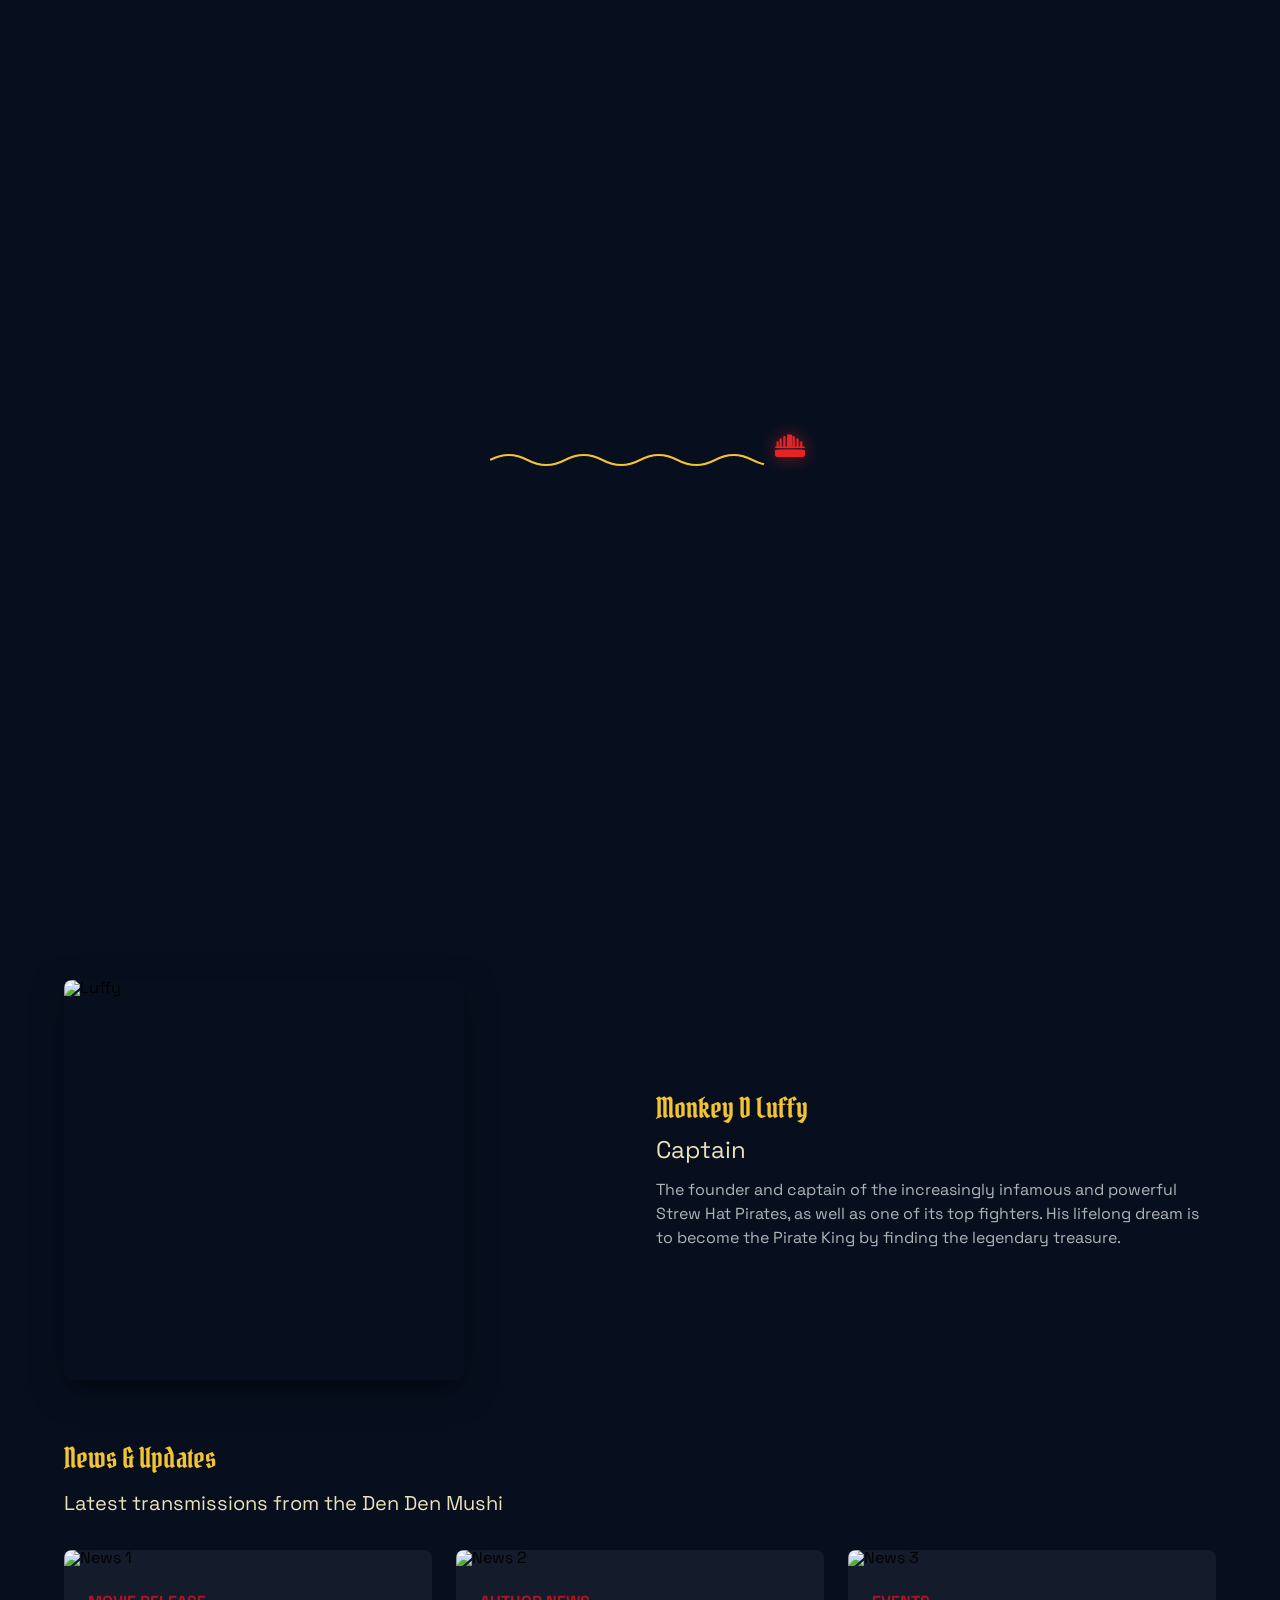
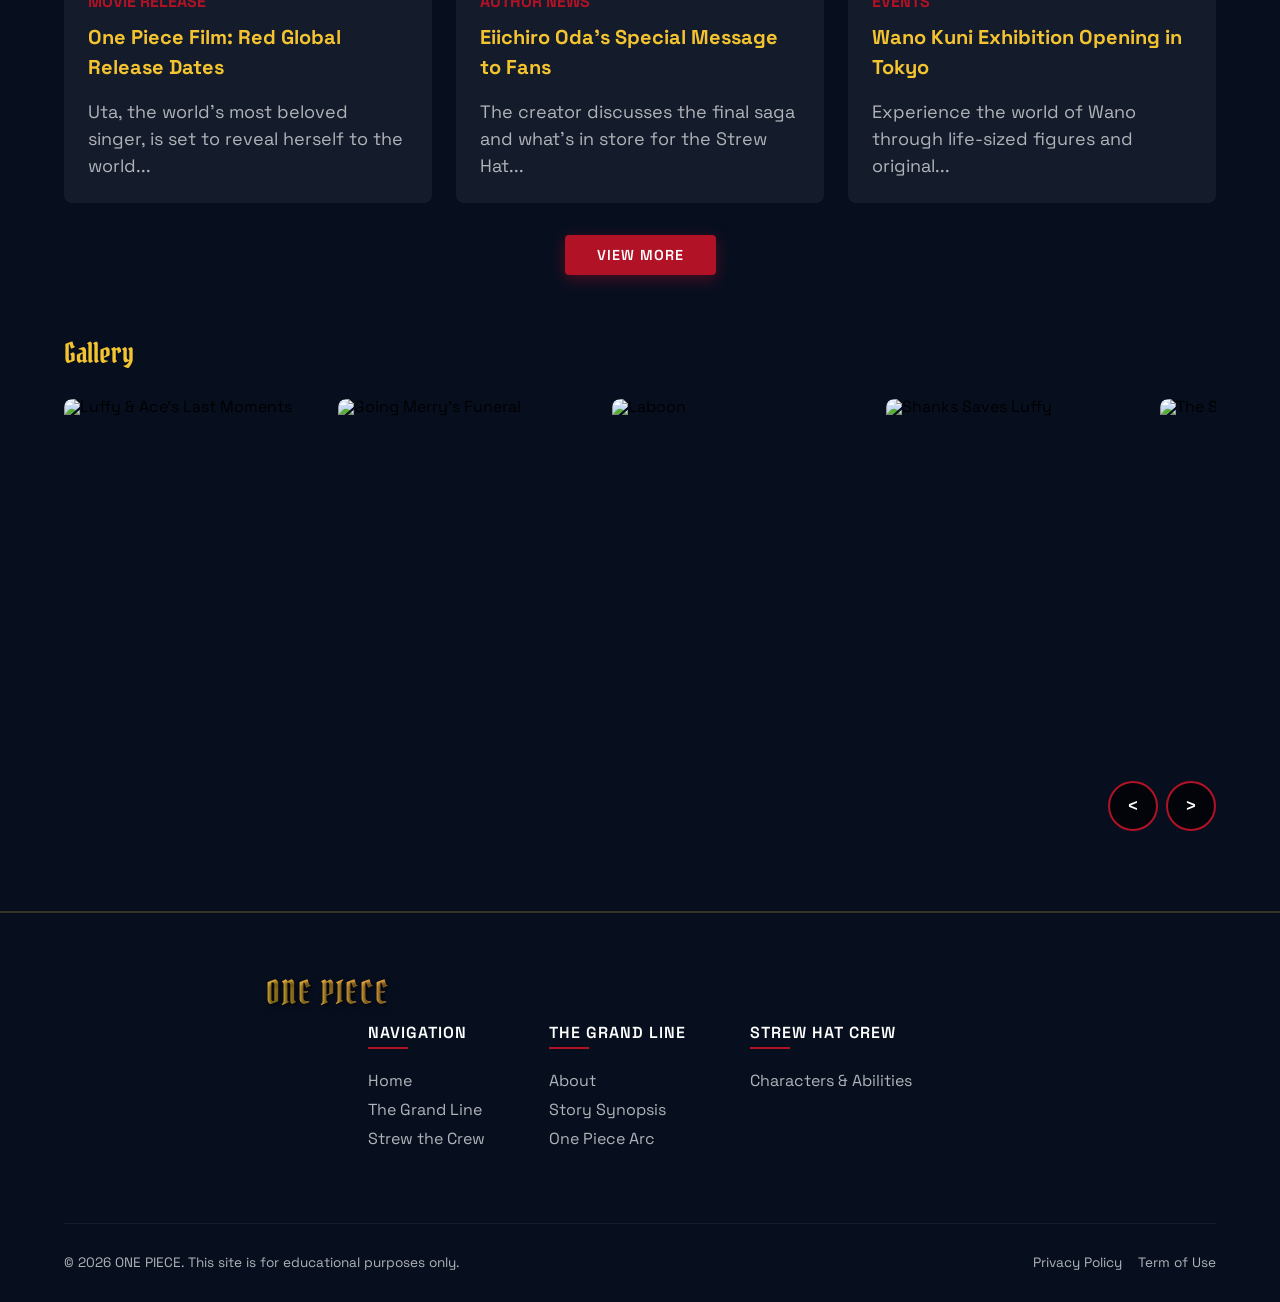
==== commit 1e95bdff: "เอฟเฟคแกล" ====
--- a/index.html
+++ b/index.html
@@ -143,35 +143,58 @@
                     </div>
                 </div>
 
-                <!-- Gallery Slider -->
                 <div class="gallery-section fade-in">
                     <h2 class="h2 text-accent">Gallery</h2>
                     <div class="gallery-slider-container">
+                        <div class="gallery-track" id="galleryTrack">
+                            <div class="gallery-item">
+                                <img src="https://www.mangozero.com/wp-content/uploads/2016/11/Luffy_and_Aces_Last_Moments.png" alt="Luffy & Ace's Last Moments">
+                                <div class="gallery-caption"><span>Luffy &amp; Ace's Last Moments</span></div>
+                            </div>
+                            <div class="gallery-item">
+                                <img src="https://www.mangozero.com/wp-content/uploads/2016/11/Going_Merrys_Funeral.jpg" alt="Going Merry's Funeral">
+                                <div class="gallery-caption"><span>Going Merry's Funeral</span></div>
+                            </div>
+                            <div class="gallery-item">
+                                <img src="https://www.mangozero.com/wp-content/uploads/2016/11/Laboon_Anime_Infobox.png" alt="Laboon">
+                                <div class="gallery-caption"><span>Laboon</span></div>
+                            </div>
+                            <div class="gallery-item">
+                                <img src="https://www.mangozero.com/wp-content/uploads/2016/11/Shanks_Saves_Luffy.jpg" alt="Shanks Saves Luffy">
+                                <div class="gallery-caption"><span>Shanks Saves Luffy</span></div>
+                            </div>
+                            <div class="gallery-item">
+                                <img src="https://www.mangozero.com/wp-content/uploads/2016/11/11ae3b48f68c215749b47b3c8a2709f5.jpg" alt="The Straw Hat Crew">
+                                <div class="gallery-caption"><span>The Straw Hat Crew</span></div>
+                            </div>
+                            <div class="gallery-item">
+                                <img src="https://www.mangozero.com/wp-content/uploads/2016/11/Luffy_Cries_Over_the_Death_of_Ace.jpg" alt="Luffy Cries for Ace">
+                                <div class="gallery-caption"><span>Luffy Cries for Ace</span></div>
+                            </div>
+                            <div class="gallery-item">
+                                <img src="https://www.mangozero.com/wp-content/uploads/2016/11/Robin_Resisting_Spandam_Dragging_Her.png" alt="Robin's Resistance">
+                                <div class="gallery-caption"><span>Robin's Resistance</span></div>
+                            </div>
+                            <div class="gallery-item">
+                                <img src="https://www.mangozero.com/wp-content/uploads/2016/11/Sanji_Discovers_Zeffs_Missing_Leg.png" alt="Sanji & Zeff's Bond">
+                                <div class="gallery-caption"><span>Sanji &amp; Zeff's Bond</span></div>
+                            </div>
+                            <div class="gallery-item">
+                                <img src="https://pbs.twimg.com/media/HDr7enxbkAE2y8g?format=jpg&name=900x900" alt="Epic Moment IX">
+                                <div class="gallery-caption"><span>Epic Moment IX</span></div>
+                            </div>
+                            <div class="gallery-item">
+                                <img src="https://pbs.twimg.com/media/HDr7edvakAA_ppZ?format=jpg&name=900x900" alt="Epic Moment X">
+                                <div class="gallery-caption"><span>Epic Moment X</span></div>
+                            </div>
+                            <div class="gallery-item">
+                                <img src="https://pbs.twimg.com/media/HDr7entbEAAym93?format=jpg&name=900x900" alt="Epic Moment XI">
+                                <div class="gallery-caption"><span>Epic Moment XI</span></div>
+                            </div>
+                        </div>
+                    </div>
+                    <div class="gallery-nav">
                         <button class="gallery-btn prev-btn" id="galleryPrev">&lt;</button>
-                        <div class="gallery-track" id="galleryTrack">
-                            <img src="https://www.mangozero.com/wp-content/uploads/2016/11/Luffy_and_Aces_Last_Moments.png"
-                                alt="Gallery 1">
-                            <img src="https://www.mangozero.com/wp-content/uploads/2016/11/Going_Merrys_Funeral.jpg"
-                                alt="Gallery 2">
-                            <img src="https://www.mangozero.com/wp-content/uploads/2016/11/Laboon_Anime_Infobox.png"
-                                alt="Gallery 3">
-                            <img src="https://www.mangozero.com/wp-content/uploads/2016/11/Shanks_Saves_Luffy.jpg"
-                                alt="Gallery 4">
-                            <img src="https://www.mangozero.com/wp-content/uploads/2016/11/11ae3b48f68c215749b47b3c8a2709f5.jpg"
-                                alt="Gallery 5">
-                            <img src="https://www.mangozero.com/wp-content/uploads/2016/11/Luffy_Cries_Over_the_Death_of_Ace.jpg"
-                                alt="Gallery 6">
-                            <img src="https://www.mangozero.com/wp-content/uploads/2016/11/Robin_Resisting_Spandam_Dragging_Her.png"
-                                alt="Gallery 7">
-                            <img src="https://www.mangozero.com/wp-content/uploads/2016/11/Sanji_Discovers_Zeffs_Missing_Leg.png"
-                                alt="Gallery 8">
-                            <img src="https://pbs.twimg.com/media/HDr7enxbkAE2y8g?format=jpg&name=900x900"
-                                alt="Gallery 9">
-                            <img src="https://pbs.twimg.com/media/HDr7edvakAA_ppZ?format=jpg&name=900x900"
-                                alt="Gallery 10">
-                            <img src="https://pbs.twimg.com/media/HDr7entbEAAym93?format=jpg&name=900x900"
-                                alt="Gallery 11">
-                        </div>
                         <button class="gallery-btn next-btn" id="galleryNext">&gt;</button>
                     </div>
                 </div>
--- a/scss/main.css
+++ b/scss/main.css
@@ -682,7 +682,7 @@
   margin-bottom: 16px;
 }
 .character-row .about-text p {
-  padding: 0 0px 18px 18px;
+  padding: 0;
   text-align: left;
   line-height: 150%;
 }
@@ -786,44 +786,95 @@
 .gallery-track::-webkit-scrollbar {
   display: none;
 }
-.gallery-track img {
+
+.gallery-item {
+  position: relative;
   width: 250px;
   height: 350px;
+  flex-shrink: 0;
+  border-radius: 8px;
+  overflow: hidden;
+  cursor: pointer;
+}
+.gallery-item img {
+  width: 100%;
+  height: 100%;
   -o-object-fit: cover;
      object-fit: cover;
   border-radius: 8px;
-  flex-shrink: 0;
+  display: block;
+  transition: transform 0.5s cubic-bezier(0.25, 0.46, 0.45, 0.94), filter 0.5s ease;
+  will-change: transform;
+}
+.gallery-item::before {
+  content: "";
+  position: absolute;
+  top: 0;
+  left: -75%;
+  width: 50%;
+  height: 100%;
+  background: linear-gradient(to right, rgba(255, 255, 255, 0) 0%, rgba(255, 255, 255, 0.22) 50%, rgba(255, 255, 255, 0) 100%);
+  transform: skewX(-15deg);
+  z-index: 2;
+  transition: left 0s;
   pointer-events: none;
 }
+.gallery-item .gallery-caption {
+  position: absolute;
+  bottom: 0;
+  left: 0;
+  right: 0;
+  padding: 2rem 1rem 1rem;
+  background: linear-gradient(to top, rgba(0, 0, 0, 0.85) 0%, transparent 100%);
+  z-index: 3;
+  transform: translateY(100%);
+  transition: transform 0.4s cubic-bezier(0.25, 0.46, 0.45, 0.94);
+  pointer-events: none;
+}
+.gallery-item .gallery-caption span {
+  color: #ffffff;
+  font-family: "Space Grotesk", sans-serif;
+  font-size: 0.95rem;
+  letter-spacing: 0.03em;
+  text-shadow: 0 1px 4px rgba(0, 0, 0, 0.8);
+}
+.gallery-item:hover img {
+  transform: scale(1.08);
+  filter: brightness(0.75);
+}
+.gallery-item:hover::before {
+  left: 130%;
+  transition: left 0.6s ease;
+}
+.gallery-item:hover .gallery-caption {
+  transform: translateY(0);
+}
+
+.gallery-nav {
+  display: flex;
+  justify-content: flex-end;
+  gap: 0.5rem;
+  margin-top: 1rem;
+}
 
 .gallery-btn {
-  position: absolute;
-  top: 50%;
-  transform: translateY(-50%);
-  z-index: 10;
   background: rgba(0, 0, 0, 0.7);
   color: #fff;
   border: 2px solid #B11226;
   cursor: pointer;
   border-radius: 50%;
-  width: 32px;
-  height: 32px;
-  font-size: 0.75rem;
+  width: 36px;
+  height: 36px;
+  font-size: 0.85rem;
   display: flex;
   align-items: center;
   justify-content: center;
   font-weight: bold;
-  transition: background-color 0.3s ease;
+  transition: background-color 0.3s ease, border-color 0.3s ease;
 }
 .gallery-btn:hover {
-  background-color: #F4C430;
+  background-color: rgba(0, 0, 0, 0.9);
   border-color: #F4C430;
-}
-.gallery-btn.prev-btn {
-  left: 0;
-}
-.gallery-btn.next-btn {
-  right: 0;
 }
 
 @media (min-width: 768px) {
@@ -915,15 +966,95 @@
   min-height: 100vh;
 }
 
-.grandline-hero {
-  margin-bottom: 3rem;
-}
-.grandline-hero h1 {
-  text-shadow: 2px 2px 8px rgba(0, 0, 0, 0.8);
-}
-.grandline-hero p.lead {
-  color: rgba(255, 255, 255, 0.85);
-  max-width: 500px;
+#about,
+#arcs {
+  background: rgba(7, 15, 31, 0.55);
+  backdrop-filter: blur(12px);
+  -webkit-backdrop-filter: blur(12px);
+  border-top: 1px solid rgba(244, 196, 48, 0.15);
+}
+
+.about-title {
+  font-family: "Pirata One", cursive;
+  color: #F4C430;
+  font-size: 28px;
+  display: flex;
+  align-items: center;
+  gap: 1rem;
+  margin-bottom: 2rem;
+}
+.about-title::after {
+  content: "";
+  flex: 1;
+  height: 1px;
+  background: #F4C430;
+}
+
+.about-text {
+  font-family: "Space Grotesk", sans-serif;
+}
+
+#about .character-row {
+  margin-bottom: 0;
+}
+#about .character-row .about-image {
+  order: -1;
+}
+#about .character-row .about-text {
+  order: 0;
+}
+
+@media (min-width: 768px) {
+  #about .character-row .about-image {
+    order: 0;
+  }
+  #about .character-row .about-text {
+    order: -1;
+  }
+}
+.synopsis-title {
+  font-family: "Pirata One", cursive;
+  color: #F4C430;
+  font-size: 28px;
+  display: flex;
+  align-items: center;
+  gap: 1rem;
+  margin-bottom: 2rem;
+}
+.synopsis-title::before {
+  content: "";
+  flex: 1;
+  height: 1px;
+  background: #F4C430;
+}
+
+.arc-header h2 {
+  font-family: "Pirata One", cursive;
+  font-size: 28px;
+  display: flex;
+  align-items: center;
+  gap: 1rem;
+  width: 100%;
+  margin: 0 0 1rem;
+}
+.arc-header h2::before, .arc-header h2::after {
+  content: "";
+  flex: 1;
+  height: 1px;
+  background: #F4C430;
+}
+
+#about .h2.text-accent {
+  font-family: "Space Grotesk", sans-serif;
+  color: #EAE2B7;
+  font-size: 24px;
+  margin-bottom: 1rem;
+}
+
+#about .h3 {
+  color: #B0B3B8;
+  font-size: 20px;
+  line-height: 150%;
 }
 
 .gallery-grid {
@@ -1261,17 +1392,79 @@
   background: rgba(255, 255, 255, 0.05);
   width: 260px;
   flex-shrink: 0;
+  position: relative;
+  cursor: pointer;
 }
 .arc-card img {
   width: 100%;
-  height: 180px;
+  height: 100%;
+  min-height: 360px;
   -o-object-fit: cover;
      object-fit: cover;
   display: block;
-  transition: transform 0.3s ease;
+  transition: transform 0.4s ease;
 }
 .arc-card:hover img {
   transform: scale(1.05);
+}
+.arc-card .arc-overlay {
+  position: absolute;
+  inset: 0;
+  background: linear-gradient(to top, rgba(7, 15, 31, 0.92) 40%, rgba(7, 15, 31, 0.3) 100%);
+  display: flex;
+  flex-direction: column;
+  justify-content: space-between;
+  padding: 1rem;
+  opacity: 0;
+  transition: opacity 0.3s ease;
+}
+.arc-card:hover .arc-overlay {
+  opacity: 1;
+}
+.arc-card .arc-badge {
+  align-self: flex-start;
+  background: rgba(0, 0, 0, 0.6);
+  color: #ffffff;
+  font-size: 0.75rem;
+  padding: 0.3rem 0.7rem;
+  border-radius: 4px;
+  font-family: "Space Grotesk", sans-serif;
+}
+.arc-card .arc-overlay-body {
+  display: flex;
+  flex-direction: column;
+  gap: 0.5rem;
+}
+.arc-card .arc-overlay-body h3 {
+  font-family: "Space Grotesk", sans-serif;
+  color: #ffffff;
+  font-size: 1.3rem;
+  margin: 0;
+}
+.arc-card .arc-overlay-body p {
+  font-size: 0.85rem;
+  color: rgba(255, 255, 255, 0.8);
+  line-height: 1.6;
+  margin: 0;
+}
+.arc-card .arc-date {
+  display: flex;
+  justify-content: space-between;
+  align-items: center;
+  border-top: 1px solid rgba(255, 255, 255, 0.15);
+  padding-top: 0.5rem;
+  margin-top: 0.5rem;
+}
+.arc-card .arc-date .arc-date-label {
+  font-size: 0.7rem;
+  color: rgba(255, 255, 255, 0.5);
+  text-transform: uppercase;
+  letter-spacing: 1px;
+}
+.arc-card .arc-date .arc-date-value {
+  font-size: 0.75rem;
+  color: #ffffff;
+  font-family: "Space Grotesk", sans-serif;
 }
 
 .arc-nav-btns {
@@ -1297,12 +1490,15 @@
   line-height: 1;
 }
 .arc-nav-btn:hover {
-  background-color: #F4C430;
+  background-color: rgba(0, 0, 0, 0.7);
   border-color: #F4C430;
 }
 
 .grandline-synopsis-section {
-  background: rgba(11, 30, 61, 0.95);
+  background: rgba(7, 15, 31, 0.55);
+  backdrop-filter: blur(12px);
+  -webkit-backdrop-filter: blur(12px);
+  border-top: 1px solid rgba(244, 196, 48, 0.15);
 }
 .grandline-synopsis-section .synopsis-layout {
   display: grid;
@@ -1317,8 +1513,8 @@
      object-fit: cover;
 }
 .grandline-synopsis-section .synopsis-text p {
-  font-size: 1rem;
-  line-height: 1.8;
+  font-size: 20px;
+  line-height: 150%;
   color: #B0B3B8;
 }
 
@@ -1830,8 +2026,8 @@
   transition: background-color 0.3s ease, border-color 0.3s ease;
 }
 .gallery-btn:hover {
-  background-color: #B11226 !important;
-  color: #070F1F !important;
+  background-color: rgba(0, 0, 0, 0.7);
+  color: #ffffff;
 }
 
 .arc-card {
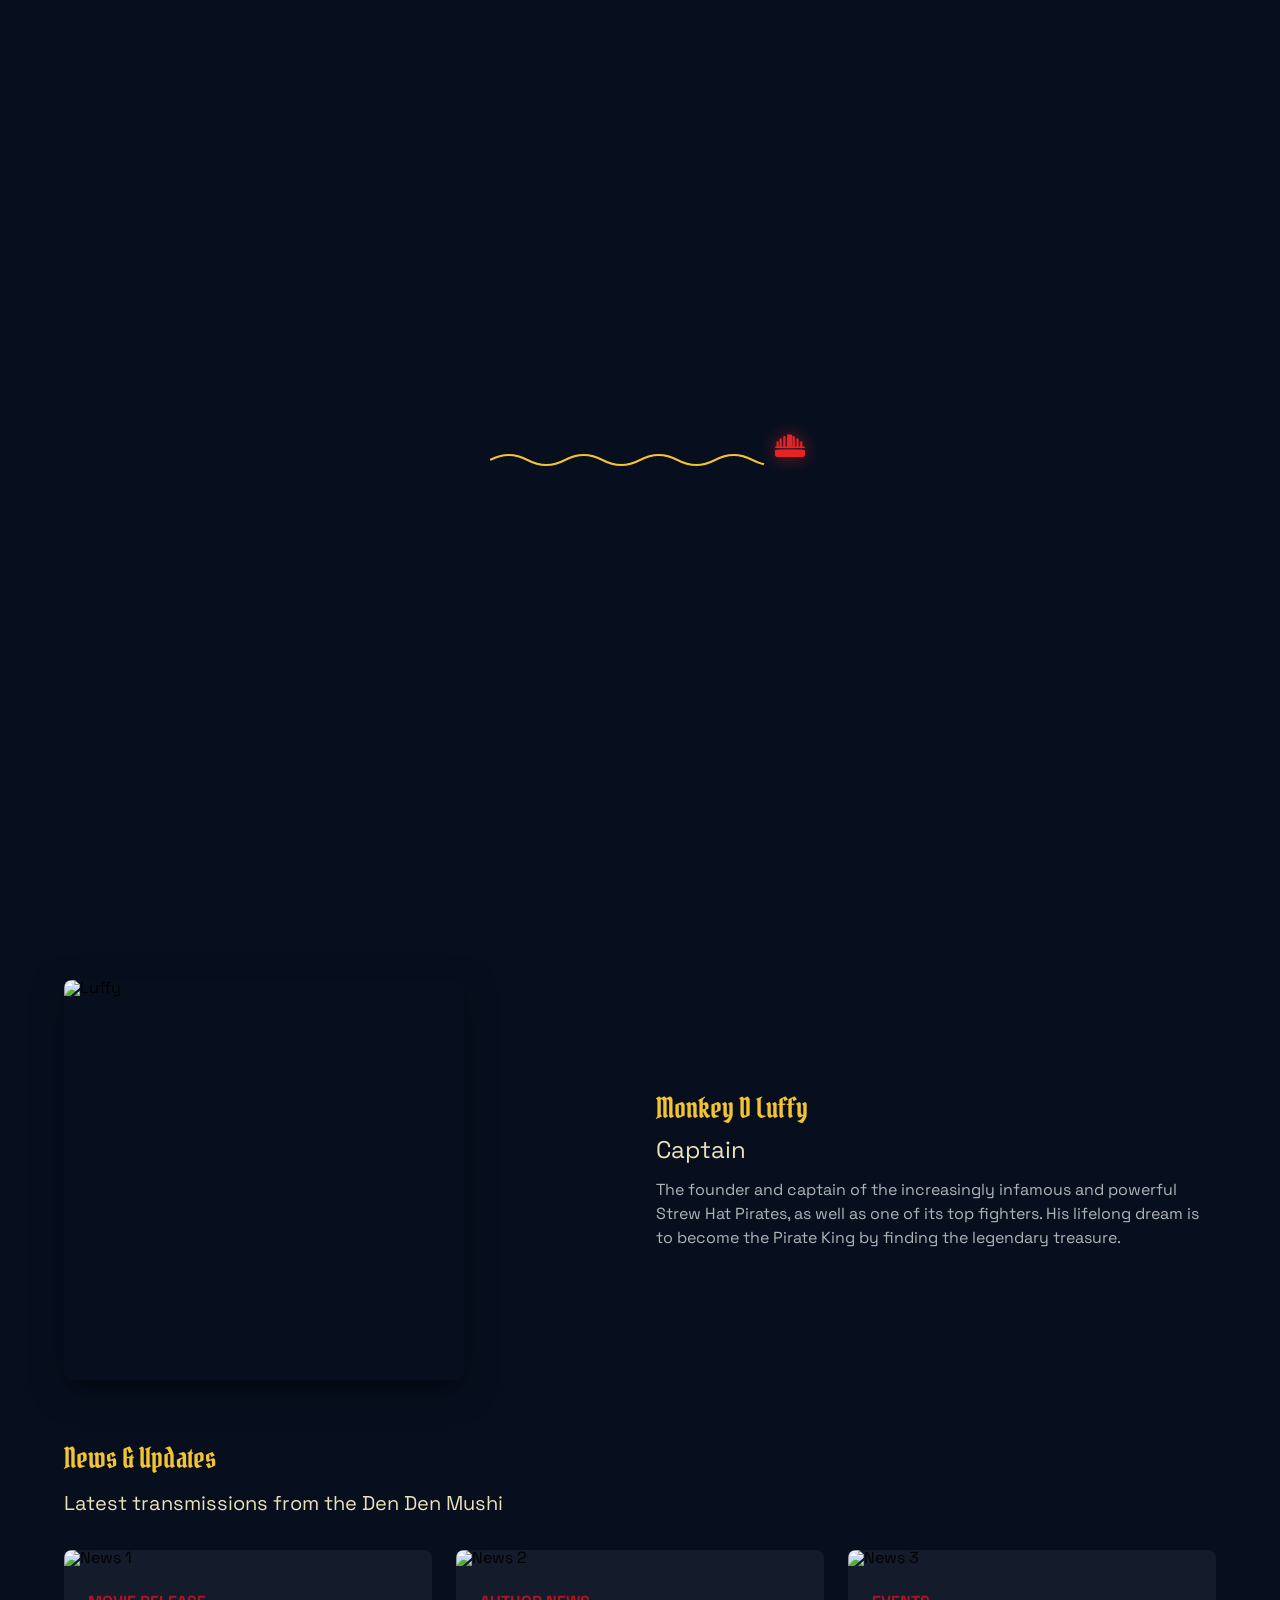
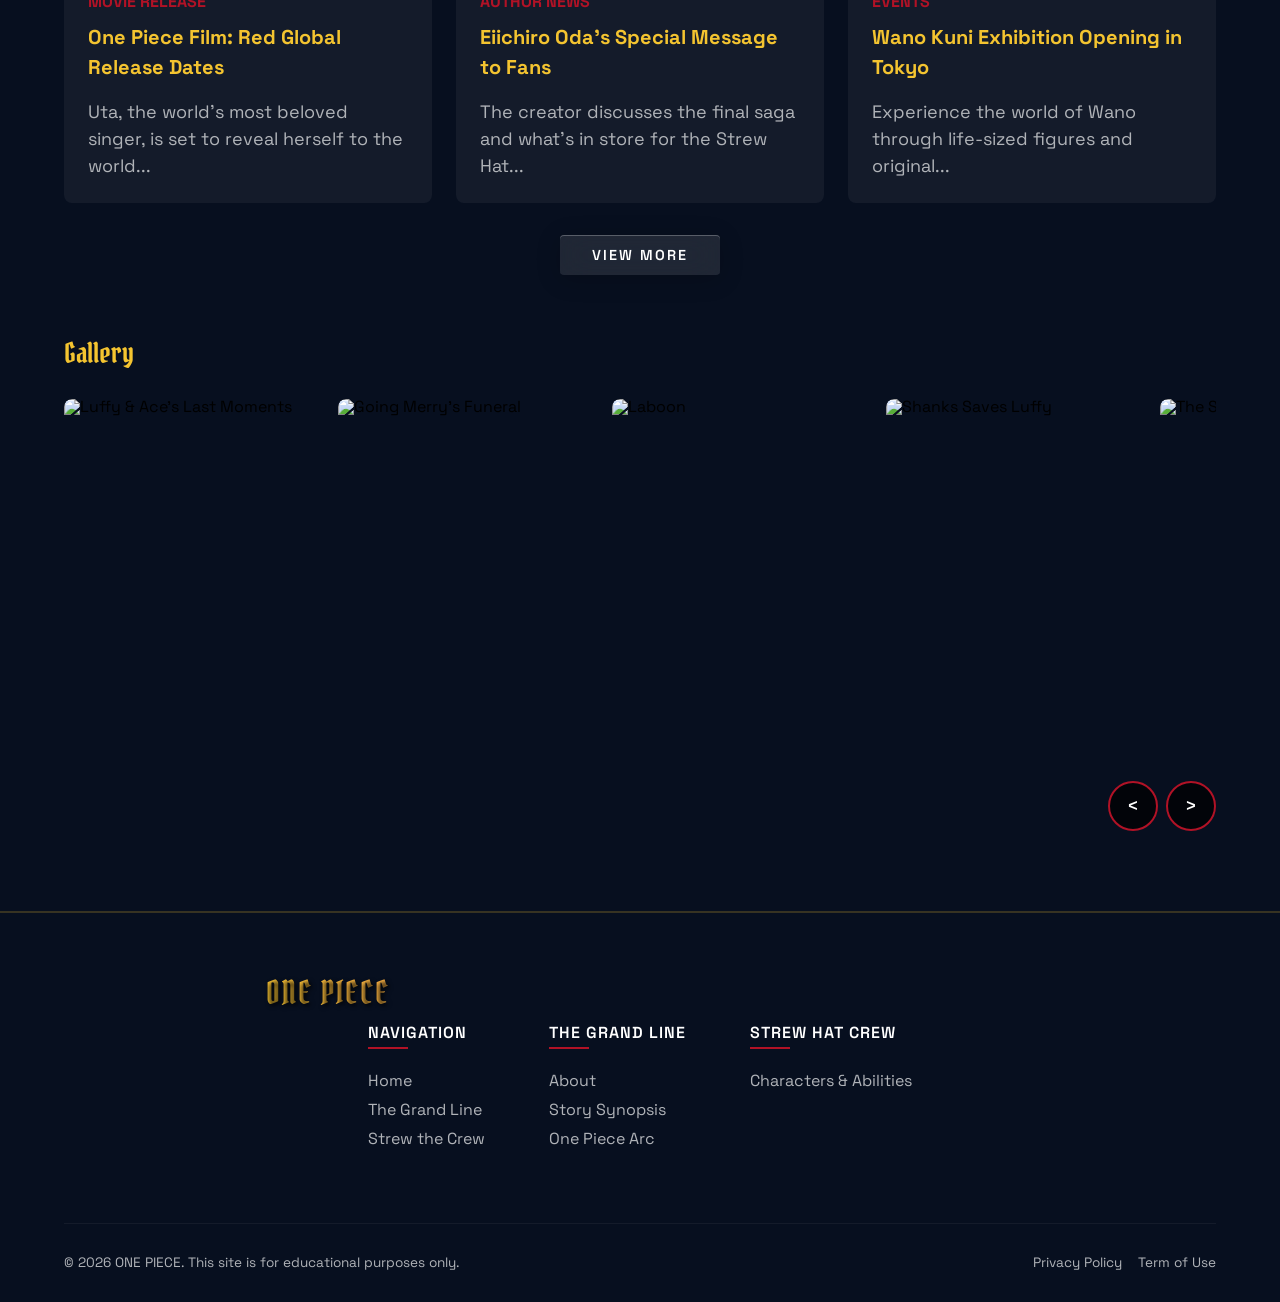
==== commit a37abdff: "แก้ไรไม่รู้ ลืม" ====
--- a/index.html
+++ b/index.html
@@ -31,10 +31,10 @@
     </div>
 
     <!-- Character Popup -->
-    <div class="initial-popup">
-        <img src="https://images.unsplash.com/photo-1610660373685-b04044be2403?q=80&w=1000&auto=format&fit=crop"
+    <!-- <div class="initial-popup">
+        <img src="https://i.pinimg.com/736x/0f/33/b6/0f33b6203471e1116a3b504082c88264.jpg"
             alt="Luffy Popup" class="popup-char">
-    </div>
+    </div> -->
 
     <!-- Fixed Dynamic Background -->
     <div class="fixed-bg-video">
@@ -165,7 +165,7 @@
                             </div>
                             <div class="gallery-item">
                                 <img src="https://www.mangozero.com/wp-content/uploads/2016/11/11ae3b48f68c215749b47b3c8a2709f5.jpg" alt="The Straw Hat Crew">
-                                <div class="gallery-caption"><span>The Straw Hat Crew</span></div>
+                                <div class="gallery-caption"><span>Nothing Happened: Zoro's ultimate act of loyalty</span></div>
                             </div>
                             <div class="gallery-item">
                                 <img src="https://www.mangozero.com/wp-content/uploads/2016/11/Luffy_Cries_Over_the_Death_of_Ace.jpg" alt="Luffy Cries for Ace">
@@ -181,15 +181,15 @@
                             </div>
                             <div class="gallery-item">
                                 <img src="https://pbs.twimg.com/media/HDr7enxbkAE2y8g?format=jpg&name=900x900" alt="Epic Moment IX">
-                                <div class="gallery-caption"><span>Epic Moment IX</span></div>
+                                <div class="gallery-caption"><span>The last smile of Donquixote Rosinante</span></div>
                             </div>
                             <div class="gallery-item">
                                 <img src="https://pbs.twimg.com/media/HDr7edvakAA_ppZ?format=jpg&name=900x900" alt="Epic Moment X">
-                                <div class="gallery-caption"><span>Epic Moment X</span></div>
+                                <div class="gallery-caption"><span>The simplest and happiest moments of Kuma and Ginny</span></div>
                             </div>
                             <div class="gallery-item">
                                 <img src="https://pbs.twimg.com/media/HDr7entbEAAym93?format=jpg&name=900x900" alt="Epic Moment XI">
-                                <div class="gallery-caption"><span>Epic Moment XI</span></div>
+                                <div class="gallery-caption"><span>The pain behind the iron mask: Sanji’s hidden past</span></div>
                             </div>
                         </div>
                     </div>
--- a/scss/main.css
+++ b/scss/main.css
@@ -64,10 +64,10 @@
 h1 {
   margin-bottom: 16px;
   color: #B0B3B8;
-  font-size: 64px;
+  font-size: clamp(2.5rem, 5vw, 5.5rem);
 }
 h1.lead {
-  font-size: 48px;
+  font-size: clamp(1.5rem, 3vw, 3rem);
   color: #EAE2B7;
   line-height: 1.5;
 }
@@ -75,10 +75,10 @@
 p {
   margin-bottom: 16px;
   color: #B0B3B8;
-  font-size: 20px;
+  font-size: clamp(1rem, 1.1vw, 1.25rem);
 }
 p.lead {
-  font-size: 18px;
+  font-size: clamp(1.1rem, 1.3vw, 1.5rem);
   color: #EAE2B7;
   line-height: 1.7;
 }
@@ -125,12 +125,6 @@
 }
 
 @media (min-width: 768px) {
-  p {
-    font-size: 1rem;
-  }
-  p.lead {
-    font-size: 1.25rem;
-  }
   .section-title {
     margin-bottom: 3rem;
   }
@@ -143,17 +137,17 @@
 .btn {
   text-decoration: none;
   display: inline-block;
-  padding: 16px 24px;
+  padding: 0.75rem 2.5rem;
   font-family: "Space Grotesk", sans-serif;
   font-size: 1rem;
   font-weight: 600;
   text-transform: uppercase;
-  letter-spacing: 1px;
+  letter-spacing: 2px;
   border-radius: 4px;
   position: relative;
   overflow: hidden;
   z-index: 1;
-  transition: all 0.3s ease-in-out;
+  transition: background-color 0.3s ease, border-color 0.3s ease, color 0.3s ease, box-shadow 0.3s ease;
   text-align: center;
   cursor: pointer;
 }
@@ -162,27 +156,31 @@
   position: absolute;
   top: 0;
   left: -100%;
-  width: 100%;
+  width: 60%;
   height: 100%;
-  background: rgba(255, 255, 255, 0.1);
-  transition: left 0.3s ease-in-out;
-  z-index: -1;
+  background: linear-gradient(to right, rgba(255, 255, 255, 0) 0%, rgba(255, 255, 255, 0.18) 50%, rgba(255, 255, 255, 0) 100%);
+  transform: skewX(-15deg);
+  transition: left 0.5s ease;
+  z-index: 2;
+  pointer-events: none;
 }
 .btn:hover::before {
-  left: 0;
+  left: 130%;
 }
 .btn:active {
-  transform: scale(0.98);
+  transform: scale(0.97);
 }
 .btn-primary {
+  background-color: rgba(255, 255, 255, 0.1);
+  backdrop-filter: blur(16px);
+  -webkit-backdrop-filter: blur(16px);
+  color: #ffffff;
+  box-shadow: 0 4px 24px rgba(0, 0, 0, 0.2), inset 0 1px 0 rgba(255, 255, 255, 0.25);
+}
+.btn-primary:hover {
   background-color: #B11226;
   color: #ffffff;
-  box-shadow: 0 4px 15px rgba(177, 18, 38, 0.4);
-}
-.btn-primary:hover {
-  background-color: rgb(130.7076923077, 13.2923076923, 28.0615384615);
-  box-shadow: 0 6px 20px rgba(177, 18, 38, 0.6);
-  color: #ffffff;
+  box-shadow: 0 8px 32px rgba(0, 0, 0, 0.3), inset 0 1px 0 rgba(255, 255, 255, 0.35);
 }
 .btn-outline {
   background-color: transparent;
@@ -206,6 +204,21 @@
   max-width: 1200px;
   margin: 0 auto;
   padding: 0 1rem;
+}
+@media (min-width: 1400px) {
+  .container {
+    max-width: 1360px;
+  }
+}
+@media (min-width: 1600px) {
+  .container {
+    max-width: 1520px;
+  }
+}
+@media (min-width: 1920px) {
+  .container {
+    max-width: 1760px;
+  }
 }
 
 .container-fluid {
@@ -574,15 +587,6 @@
     padding-top: 2rem;
   }
 }
-.popup-char {
-  width: 400px;
-  height: auto;
-  -o-object-fit: cover;
-     object-fit: cover;
-  border-radius: 10px;
-  mix-blend-mode: screen;
-}
-
 .footer {
   position: relative;
   background: #070F1F;
@@ -639,7 +643,6 @@
 }
 .hero-section h1 {
   color: #F4C430;
-  text-shadow: 2px 2px 4px rgba(0, 0, 0, 0.8);
 }
 .hero-section p.lead {
   text-shadow: 1px 1px 2px rgba(0, 0, 0, 0.8);
@@ -835,7 +838,7 @@
   color: #ffffff;
   font-family: "Space Grotesk", sans-serif;
   font-size: 0.95rem;
-  letter-spacing: 0.03em;
+  line-height: 150%;
   text-shadow: 0 1px 4px rgba(0, 0, 0, 0.8);
 }
 .gallery-item:hover img {
@@ -870,11 +873,12 @@
   align-items: center;
   justify-content: center;
   font-weight: bold;
-  transition: background-color 0.3s ease, border-color 0.3s ease;
+  transition: background-color 0.3s ease, border-color 0.3s ease, color 0.3s ease;
 }
 .gallery-btn:hover {
-  background-color: rgba(0, 0, 0, 0.9);
-  border-color: #F4C430;
+  background-color: #B11226;
+  border-color: #B11226;
+  color: #ffffff;
 }
 
 @media (min-width: 768px) {
@@ -925,12 +929,15 @@
   z-index: -2;
   overflow: hidden;
 }
-.fixed-bg-video .fixed-bg-bg {
+.fixed-bg-video .fixed-bg-bg,
+.fixed-bg-video .fixed-bg-vid {
   position: absolute;
   top: 50%;
   left: 50%;
-  width: 100%;
-  height: 100vh;
+  min-width: 100%;
+  min-height: 100%;
+  width: auto;
+  height: auto;
   -o-object-fit: cover;
      object-fit: cover;
   transform: translate(-50%, -50%);
@@ -1490,8 +1497,8 @@
   line-height: 1;
 }
 .arc-nav-btn:hover {
-  background-color: rgba(0, 0, 0, 0.7);
-  border-color: #F4C430;
+  background-color: #B11226;
+  border-color: #B11226;
 }
 
 .grandline-synopsis-section {
@@ -1980,37 +1987,6 @@
   background: rgba(0, 0, 0, 0.4);
 }
 
-.initial-popup {
-  position: fixed;
-  top: 0;
-  left: 0;
-  width: 100vw;
-  height: 100vh;
-  z-index: 9998;
-  display: flex;
-  justify-content: center;
-  align-items: flex-end;
-  pointer-events: none;
-  opacity: 0;
-  transform: scale(1.1);
-  transition: all 1s cubic-bezier(0.19, 1, 0.22, 1);
-}
-.initial-popup.show {
-  opacity: 1;
-  transform: scale(1);
-}
-.initial-popup.show .popup-char {
-  transform: translateY(0);
-  opacity: 1;
-}
-.initial-popup .popup-char {
-  max-height: 70vh;
-  transform: translateY(50px);
-  opacity: 0;
-  transition: all 0.8s ease 0.3s;
-  filter: drop-shadow(0 0 20px rgba(244, 196, 48, 0.5));
-}
-
 .news-card img {
   transition: filter 0.3s ease;
 }
@@ -2026,7 +2002,7 @@
   transition: background-color 0.3s ease, border-color 0.3s ease;
 }
 .gallery-btn:hover {
-  background-color: rgba(0, 0, 0, 0.7);
+  background-color: #B11226;
   color: #ffffff;
 }
 
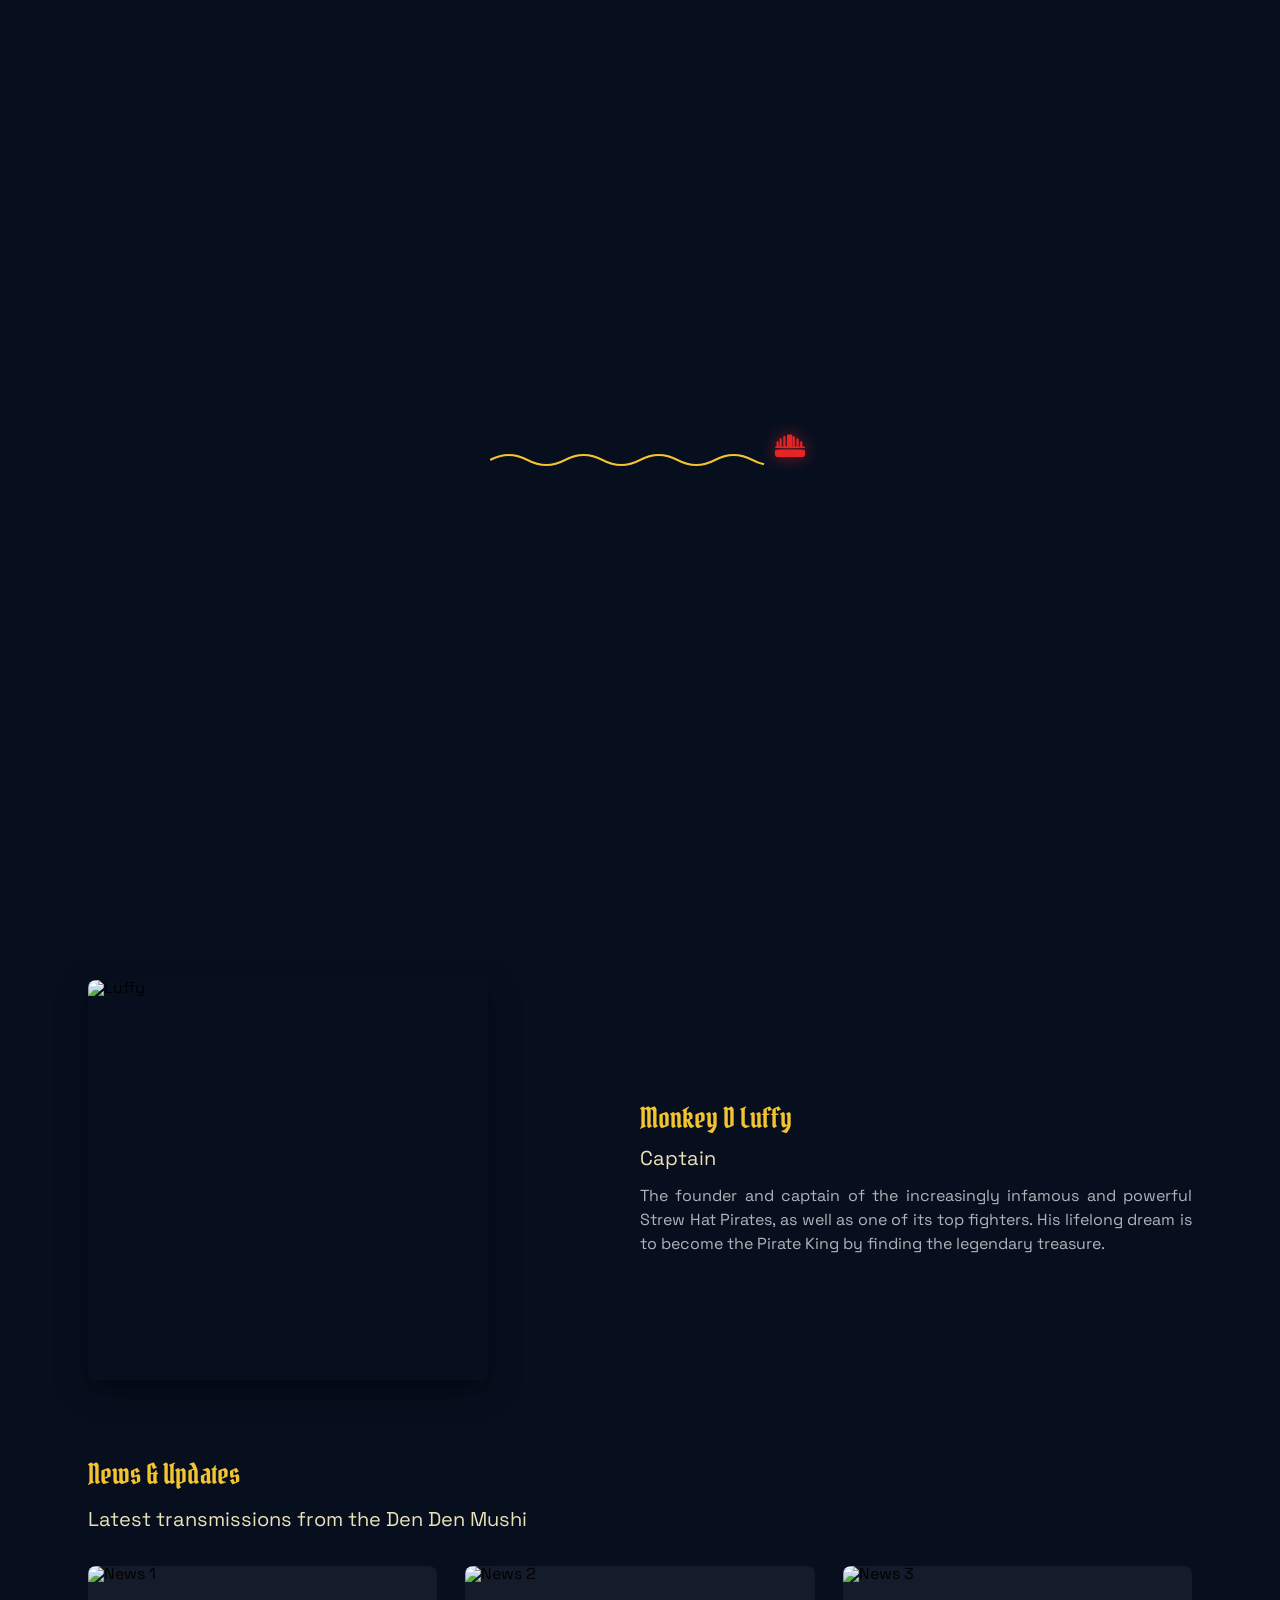
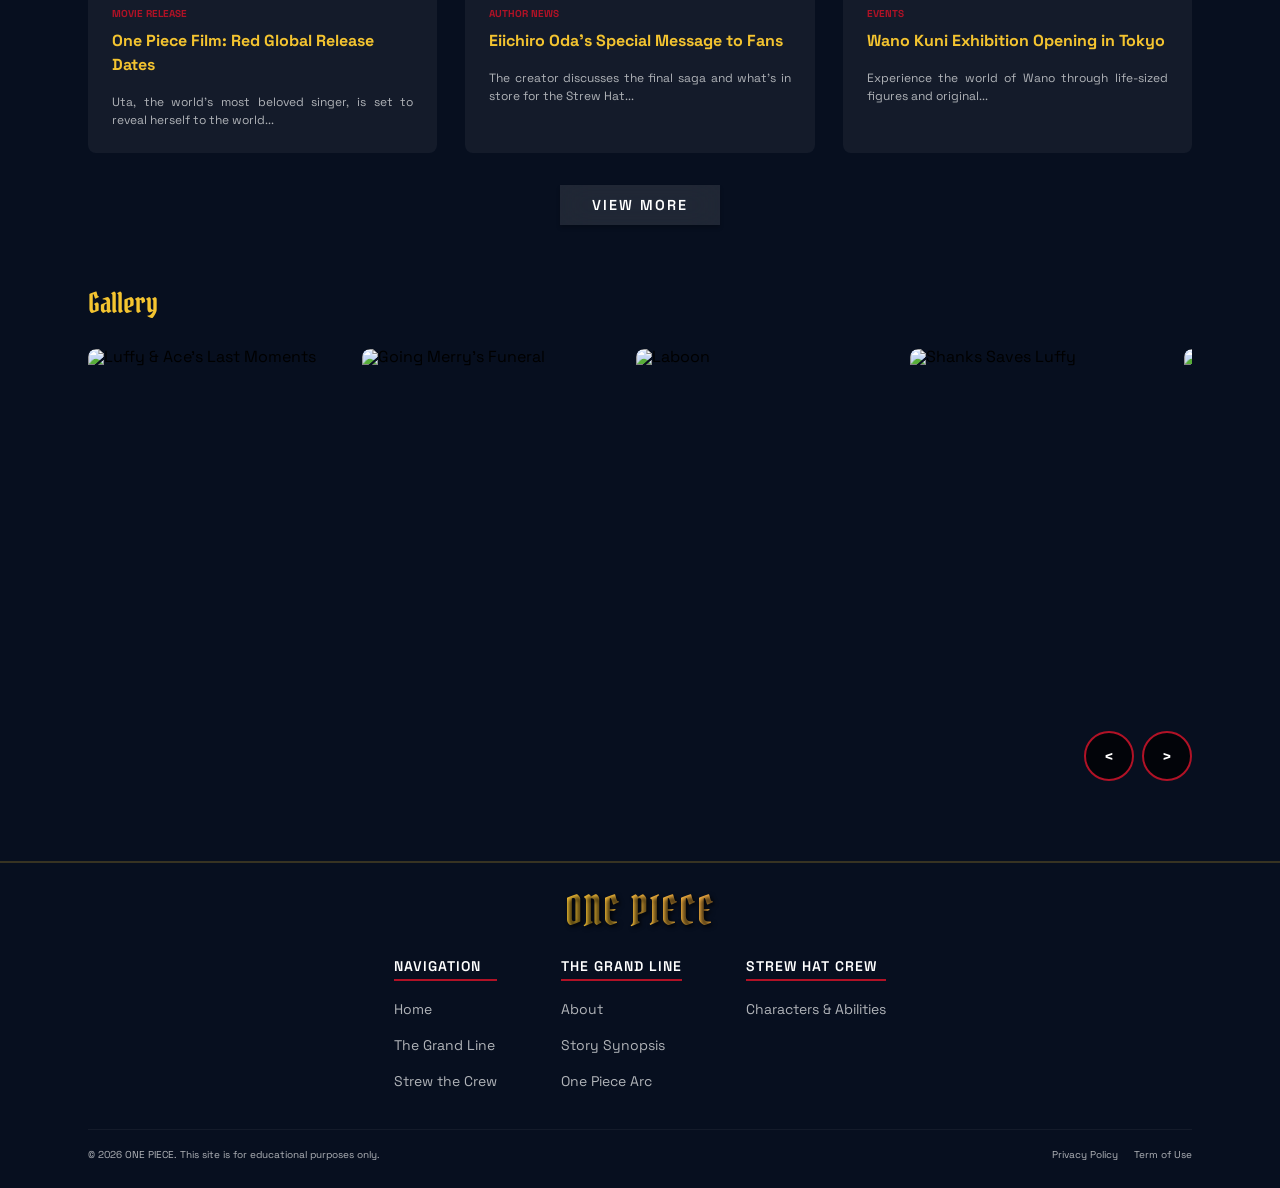
==== commit 208cbad8: "แก้ไรอีก" ====
--- a/index.html
+++ b/index.html
@@ -73,7 +73,7 @@
             </video> -->
             <div class="container text-center fade-in">
                 <h1 class="h1">The Great Pirate Era Begins</h1>
-                <p class="lead fade-in delay-1">The Grand Line awaits those who dare to dream</p>
+                <p class="lead fade-in delay-1 text-center">The Grand Line awaits those who dare to dream</p>
                 <div class="hero-cta fade-in delay-2">
                     <a href="" class="btn btn-primary btn-hero">Start Adventure</a>
                 </div>
--- a/scss/main.css
+++ b/scss/main.css
@@ -57,17 +57,17 @@
 }
 
 h2, .h2 {
-  font-size: clamp(1.6rem, 5vw, 4rem);
+  font-size: 32px;
   color: #F4C430;
 }
 
 h1 {
   margin-bottom: 16px;
   color: #B0B3B8;
-  font-size: clamp(2.5rem, 5vw, 5.5rem);
+  font-size: 48px;
 }
 h1.lead {
-  font-size: clamp(1.5rem, 3vw, 3rem);
+  font-size: 24px;
   color: #EAE2B7;
   line-height: 1.5;
 }
@@ -75,10 +75,11 @@
 p {
   margin-bottom: 16px;
   color: #B0B3B8;
-  font-size: clamp(1rem, 1.1vw, 1.25rem);
+  font-size: 20px;
+  text-align: justify;
 }
 p.lead {
-  font-size: clamp(1.1rem, 1.3vw, 1.5rem);
+  font-size: 18px;
   color: #EAE2B7;
   line-height: 1.7;
 }
@@ -143,7 +144,6 @@
   font-weight: 600;
   text-transform: uppercase;
   letter-spacing: 2px;
-  border-radius: 4px;
   position: relative;
   overflow: hidden;
   z-index: 1;
@@ -175,12 +175,12 @@
   backdrop-filter: blur(16px);
   -webkit-backdrop-filter: blur(16px);
   color: #ffffff;
-  box-shadow: 0 4px 24px rgba(0, 0, 0, 0.2), inset 0 1px 0 rgba(255, 255, 255, 0.25);
+  box-shadow: 0 3px 4px rgba(0, 0, 0, 0.2);
 }
 .btn-primary:hover {
   background-color: #B11226;
   color: #ffffff;
-  box-shadow: 0 8px 32px rgba(0, 0, 0, 0.3), inset 0 1px 0 rgba(255, 255, 255, 0.35);
+  box-shadow: 0 8px 16px rgba(0, 0, 0, 0.3);
 }
 .btn-outline {
   background-color: transparent;
@@ -203,7 +203,7 @@
   width: 100%;
   max-width: 1200px;
   margin: 0 auto;
-  padding: 0 1rem;
+  padding: 0 32px;
 }
 @media (min-width: 1400px) {
   .container {
@@ -228,7 +228,6 @@
 
 .row {
   display: grid;
-  gap: 1.5rem;
 }
 .row-2 {
   grid-template-columns: 1fr;
@@ -271,10 +270,7 @@
 @media (min-width: 768px) {
   .container,
   .container-fluid {
-    padding: 0 1.5rem;
-  }
-  .row {
-    gap: 2rem;
+    padding: 0 48px 0 48px;
   }
   .row-2 {
     grid-template-columns: repeat(2, 1fr);
@@ -442,9 +438,9 @@
 }
 .footer .footer-brand .nav-logo-text {
   font-family: "Pirata One", cursive;
-  font-size: 2rem;
+  font-size: 40px;
   color: #F4C430;
-  margin-bottom: 1rem;
+  margin-bottom: 28px;
   display: inline-block;
 }
 .footer .footer-brand p {
@@ -454,13 +450,14 @@
 .footer h4 {
   color: #ffffff;
   font-family: "Space Grotesk", sans-serif;
-  margin-bottom: 1rem;
+  font-size: 20px;
   font-weight: 600;
   text-transform: uppercase;
   letter-spacing: 1px;
   position: relative;
-  padding-bottom: 0.5rem;
+  padding-bottom: 8px;
   text-align: center;
+  margin-bottom: 20px;
 }
 .footer h4::after {
   content: "";
@@ -468,7 +465,7 @@
   bottom: 0;
   left: 50%;
   transform: translateX(-50%);
-  width: 40px;
+  width: 100%;
   height: 2px;
   background: #B11226;
 }
@@ -477,6 +474,7 @@
   flex-direction: column;
   align-items: center;
   gap: 2rem;
+  padding-bottom: 20px;
 }
 .footer ul.footer-links {
   text-align: center;
@@ -485,15 +483,16 @@
   margin: 0;
 }
 .footer ul.footer-links li {
-  margin-bottom: 0.8rem;
+  margin-bottom: 20px;
 }
 .footer ul.footer-links li a {
+  font-size: 16px;
   color: #B0B3B8;
   text-decoration: none;
   transition: color 0.2s ease;
 }
 .footer ul.footer-links li a:hover {
-  color: #F4C430;
+  color: #ffffff;
 }
 .footer .social-icons {
   display: flex;
@@ -517,8 +516,7 @@
   transform: translateY(-3px);
 }
 .footer .footer-bottom {
-  margin-top: 3rem;
-  padding-top: 1.5rem;
+  padding-top: 20px;
   border-top: 1px solid rgba(255, 255, 255, 0.05);
   display: flex;
   flex-direction: column;
@@ -528,7 +526,7 @@
 }
 .footer .footer-bottom p {
   margin: 0;
-  font-size: 0.85rem;
+  font-size: 12px;
   color: #B0B3B8;
 }
 .footer .footer-bottom .condition {
@@ -537,23 +535,24 @@
 }
 .footer .footer-bottom .condition p {
   margin: 0;
-  font-size: 0.85rem;
+  font-size: 12px;
   color: #B0B3B8;
 }
 
 @media (min-width: 768px) {
   .footer {
-    padding: 4rem 0 2rem;
+    padding: 28px 0 28px;
   }
   .footer .footer-nav-row {
     flex-direction: row;
     justify-content: center;
     align-items: flex-start;
     gap: 4rem;
+    padding-bottom: 20px;
   }
   .footer .footer-grid {
-    grid-template-columns: 2fr 1fr 1fr;
-    gap: 3rem;
+    grid-template-columns: 1fr;
+    gap: 1rem;
   }
   .footer .footer-brand {
     text-align: center;
@@ -562,11 +561,12 @@
     font-size: 2.5rem;
   }
   .footer .footer-brand p {
-    margin: 0;
+    margin: 0 auto;
   }
   .footer h4 {
+    font-size: 14px;
     text-align: left;
-    margin-bottom: 1.5rem;
+    margin-bottom: 20px;
   }
   .footer h4::after {
     left: 0;
@@ -574,6 +574,9 @@
   }
   .footer ul.footer-links {
     text-align: left;
+  }
+  .footer ul.footer-links li a {
+    font-size: 14px;
   }
   .footer .social-icons {
     justify-content: flex-start;
@@ -583,8 +586,13 @@
     justify-content: space-between;
     align-items: center;
     text-align: left;
-    margin-top: 4rem;
-    padding-top: 2rem;
+    padding-top: 20px;
+  }
+  .footer .footer-bottom p {
+    font-size: 10px;
+  }
+  .footer .footer-bottom .condition p {
+    font-size: 10px;
   }
 }
 .footer {
@@ -664,6 +672,7 @@
 .character-row .about-image {
   display: flex;
   justify-content: center;
+  margin-bottom: 16px;
 }
 .character-row .about-image img {
   border-radius: 8px;
@@ -680,13 +689,13 @@
   margin-bottom: 16px;
 }
 .character-row .about-text h3 {
-  font-size: 24px;
+  font-size: 20px;
   color: #EAE2B7;
   margin-bottom: 16px;
 }
 .character-row .about-text p {
-  padding: 0;
-  text-align: left;
+  font-size: 20px;
+  text-align: justify;
   line-height: 150%;
 }
 
@@ -723,7 +732,7 @@
 .news-grid {
   display: grid;
   grid-template-columns: 1fr;
-  gap: 1.5rem;
+  gap: 28px;
 }
 
 .news-card {
@@ -868,12 +877,14 @@
   border-radius: 50%;
   width: 36px;
   height: 36px;
-  font-size: 0.85rem;
+  font-size: 18px;
+  font-family: "Space Grotesk", sans-serif;
   display: flex;
   align-items: center;
   justify-content: center;
   font-weight: bold;
   transition: background-color 0.3s ease, border-color 0.3s ease, color 0.3s ease;
+  padding: 0;
 }
 .gallery-btn:hover {
   background-color: #B11226;
@@ -884,6 +895,7 @@
 @media (min-width: 768px) {
   .character-row {
     text-align: left;
+    gap: 0;
   }
   .character-row .about-image {
     justify-content: flex-start;
@@ -891,6 +903,9 @@
   .character-row .about-image img {
     width: 100%;
     max-width: 400px;
+  }
+  .character-row .about-text p {
+    font-size: 16px;
   }
   .news-grid {
     grid-template-columns: repeat(3, 1fr);
@@ -904,15 +919,15 @@
     padding: 1.5rem;
   }
   .news-card .news-tag {
+    font-size: 10px;
+    margin-bottom: 0.5rem;
+  }
+  .news-card h4 {
     font-size: 16px;
-    margin-bottom: 0.5rem;
-  }
-  .news-card h4 {
-    font-size: 20px;
     margin-bottom: 1rem;
   }
   .news-card p {
-    font-size: 18px;
+    font-size: 12px;
   }
   .gallery-btn {
     width: 50px;
@@ -1000,18 +1015,25 @@
 .about-text {
   font-family: "Space Grotesk", sans-serif;
 }
+.about-text p {
+  font-size: 20px;
+}
 
 #about .character-row {
   margin-bottom: 0;
 }
 #about .character-row .about-image {
   order: -1;
+  margin-bottom: 16px;
 }
 #about .character-row .about-text {
   order: 0;
 }
 
 @media (min-width: 768px) {
+  #about .character-row {
+    gap: 36px;
+  }
   #about .character-row .about-image {
     order: 0;
   }
@@ -1488,13 +1510,15 @@
   border: 2px solid #B11226;
   background: rgba(0, 0, 0, 0.7);
   color: #ffffff;
-  font-size: 1.4rem;
+  font-family: "Space Grotesk", sans-serif;
+  font-size: 18px;
   cursor: pointer;
   display: flex;
   align-items: center;
   justify-content: center;
   transition: all 0.2s ease;
   line-height: 1;
+  padding: 0;
 }
 .arc-nav-btn:hover {
   background-color: #B11226;
@@ -1549,7 +1573,7 @@
   }
   .detail-layout {
     flex-direction: row;
-    gap: 2rem;
+    gap: 24px;
   }
   .arc-nav-btn {
     width: 50px;
@@ -1558,6 +1582,13 @@
   .grandline-synopsis-section .synopsis-layout {
     grid-template-columns: 1fr 1fr;
     align-items: center;
+  }
+  .grandline-synopsis-section .synopsis-text p,
+  .synopsis-text p {
+    font-size: 16px;
+  }
+  .about-text p {
+    font-size: 16px;
   }
 }
 .crew-bg-wrapper {
@@ -1615,7 +1646,7 @@
 .crew-timeline-item {
   display: flex;
   justify-content: flex-end;
-  padding-right: calc(50% + 1rem);
+  padding-right: calc(50% + 1.5rem);
   margin-bottom: 2.5rem;
   position: relative;
 }
@@ -1626,7 +1657,7 @@
 }
 
 .crew-card {
-  width: 140px;
+  width: 200px;
   background: rgba(255, 255, 255, 0.08);
   border: 1px solid rgba(255, 255, 255, 0.12);
   border-radius: 10px;
@@ -1675,16 +1706,16 @@
   opacity: 1;
 }
 .crew-card .crew-card-info {
-  padding: 0.6rem;
+  padding: 12px;
   text-align: center;
 }
 .crew-card .crew-card-info h3 {
-  font-size: 0.75rem;
+  font-size: 14px;
   color: #ffffff;
-  margin: 0 0 0.15rem;
+  margin: 0 0 20px;
 }
 .crew-card .crew-card-info p {
-  font-size: 0.65rem;
+  font-size: 12px;
   color: #F4C430;
   margin: 0;
   text-transform: uppercase;
@@ -1761,7 +1792,7 @@
 .crew-detail-layout {
   display: grid;
   grid-template-columns: 1fr;
-  gap: 1.5rem;
+  gap: 20px;
 }
 
 .crew-wanted {
@@ -1780,16 +1811,16 @@
 .crew-detail-name {
   font-family: "Pirata One", cursive;
   color: #F4C430;
-  font-size: 1.6rem;
-  margin: 0 0 0.25rem;
+  font-size: 28px;
+  margin: 0 0 12px;
 }
 
 .crew-detail-role {
   color: #B11226;
   text-transform: uppercase;
-  font-size: 0.8rem;
+  font-size: 20px;
   letter-spacing: 2px;
-  margin: 0 0 1rem;
+  margin: 0 0 20px;
 }
 
 .crew-detail-quote {
@@ -1798,9 +1829,13 @@
   padding: 0.75rem 1rem;
   border-radius: 0 6px 6px 0;
   font-style: italic;
-  font-size: 0.9rem;
+  font-size: 16px;
   color: #ddd;
-  margin-bottom: 1rem;
+  margin-bottom: 20px;
+}
+.crew-detail-quote P {
+  margin: 0;
+  line-height: 150%;
 }
 
 .crew-detail-stats {
@@ -1816,27 +1851,31 @@
   gap: 0.1rem;
 }
 .crew-stat .stat-label {
-  font-size: 0.7rem;
+  font-size: 14px;
   text-transform: uppercase;
   letter-spacing: 1px;
   color: #888;
+  margin-bottom: 12px;
 }
 .crew-stat .stat-value {
-  font-size: 0.95rem;
+  font-size: 18px;
   font-weight: 600;
   color: #ffffff;
+  margin-bottom: 20px;
 }
 .crew-stat .stat-value.bounty-value {
   font-family: "Courier New", monospace;
   color: #F4C430;
-  font-size: 1.1rem;
+  font-size: 18px;
+  margin-bottom: 20px;
 }
 
 .crew-detail-bio {
-  font-size: 0.9rem;
+  font-size: 18px;
   line-height: 1.7;
   color: #B0B3B8;
-  margin-bottom: 1.5rem;
+  margin-bottom: 20px;
+  text-align: justify;
 }
 
 .crew-close-btn {
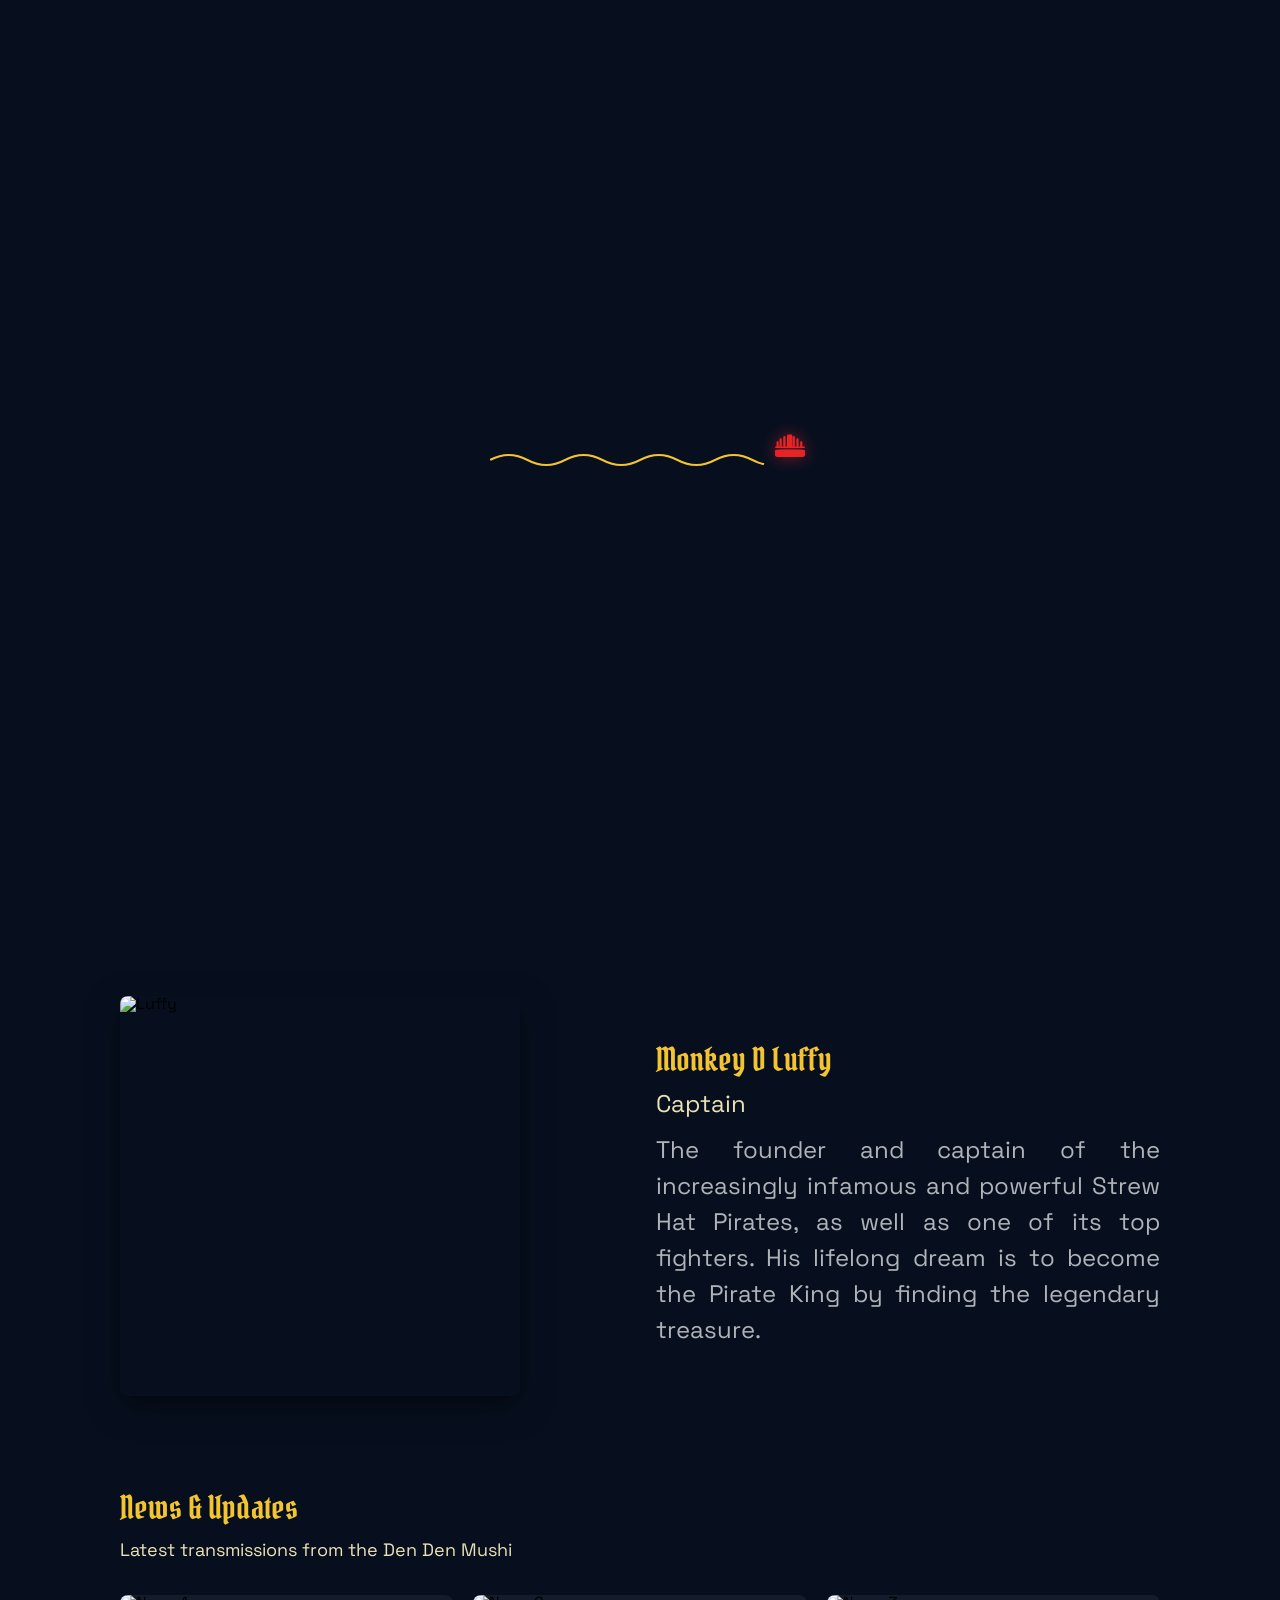
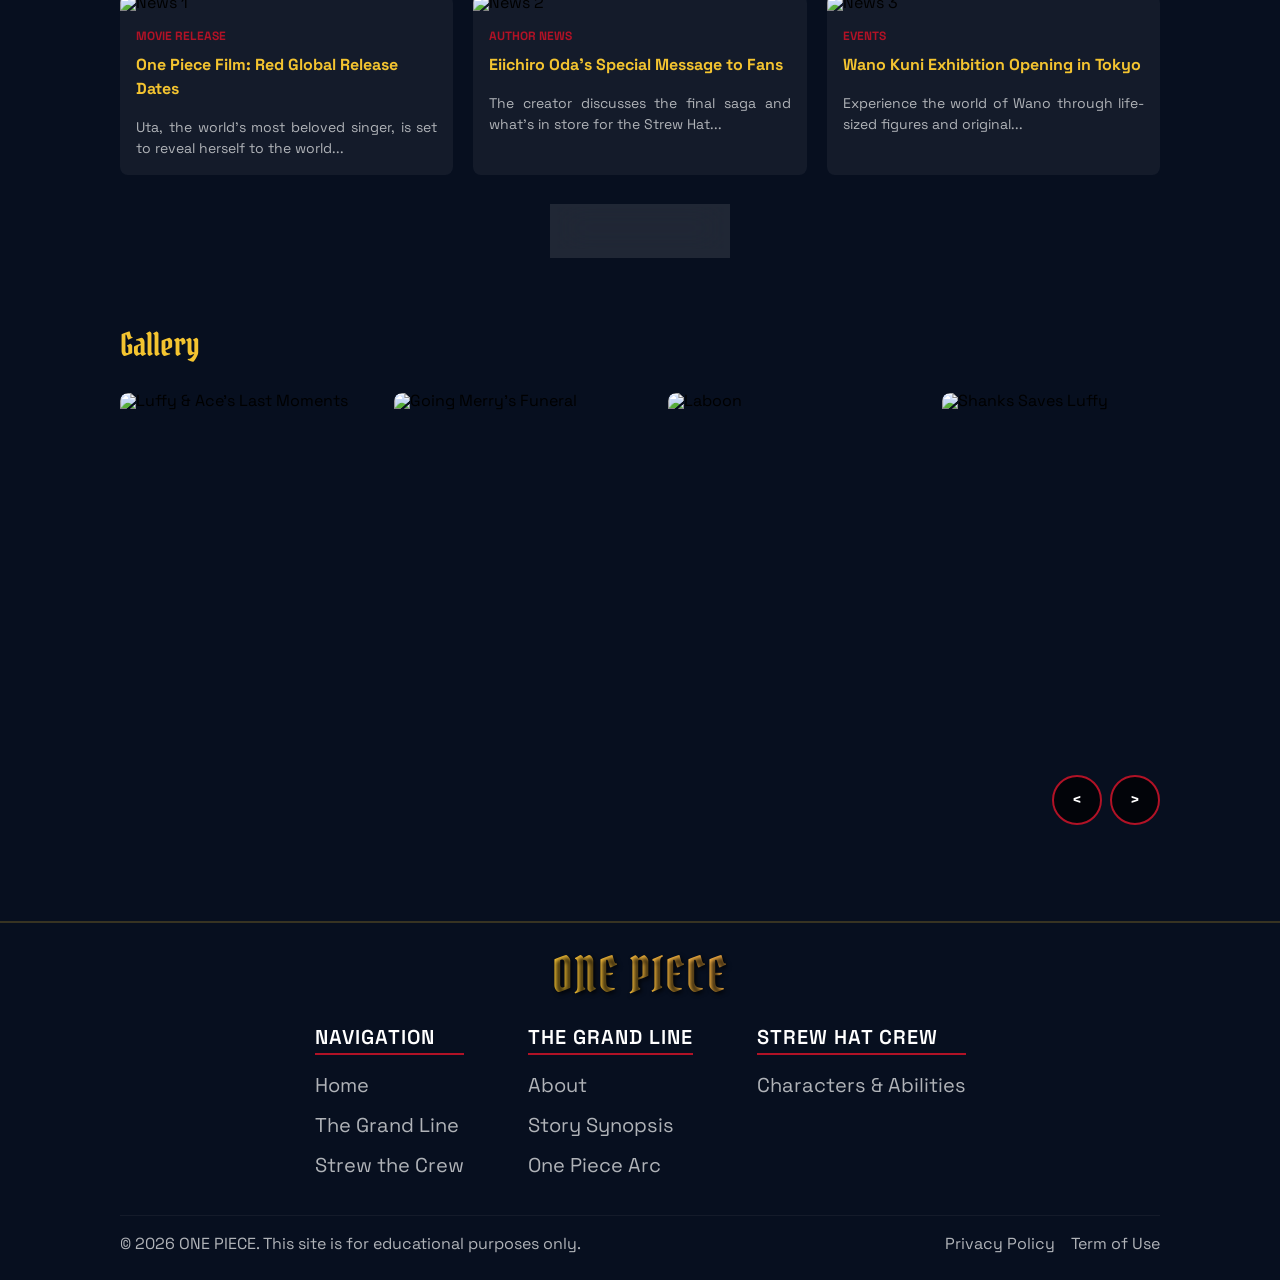
==== commit 1864a0af: "แก้อีกละไอ้แตรช" ====
--- a/index.html
+++ b/index.html
@@ -5,7 +5,7 @@
     <meta charset="UTF-8">
     <meta name="viewport" content="width=device-width, initial-scale=1.0">
     <title>One Piece | The Grand Voyage</title>
-    <link rel="stylesheet" href="scss/main.css">
+    <link rel="stylesheet" href="css/main.css">
 </head>
 
 <body>
--- a/css/main.css
+++ b/css/main.css
@@ -0,0 +1,2587 @@
+@import url("https://fonts.googleapis.com/css2?family=Pirata+One&family=Space+Grotesk:wght@300..700&display=swap");
+html, body, div, span, applet, object, iframe,
+h1, h2, h3, h4, h5, h6, p, blockquote, pre,
+a, abbr, acronym, address, big, cite, code,
+del, dfn, em, img, ins, kbd, q, s, samp,
+small, strike, strong, sub, sup, tt, var,
+b, u, i, center,
+dl, dt, dd, ol, ul, li,
+fieldset, form, label, legend,
+table, caption, tbody, tfoot, thead, tr, th, td,
+article, aside, canvas, details, embed,
+figure, figcaption, footer, header, hgroup,
+menu, nav, output, ruby, section, summary,
+time, mark, audio, video {
+  margin: 0;
+  padding: 0;
+  border: 0;
+  font-size: 100%;
+  font: "Space Grotesk", sans-serif;
+  vertical-align: baseline;
+  box-sizing: border-box;
+}
+
+html, body {
+  width: 100%;
+  overflow-x: hidden;
+  -webkit-font-smoothing: antialiased;
+}
+
+body {
+  line-height: 1;
+  font-family: "Space Grotesk", sans-serif;
+}
+
+h1, .h1 {
+  font-family: "Pirata One", cursive;
+  margin-bottom: 20;
+  font-weight: 400;
+  line-height: 1.2;
+  letter-spacing: 2px;
+}
+
+h2, .h2,
+h3, .h3,
+p, .p {
+  font-family: "Space Grotesk", sans-serif;
+  font-optical-sizing: auto;
+  font-weight: 400;
+  font-style: normal;
+}
+
+h1, .h1 {
+  background: linear-gradient(45deg, #F4C430, #ffb347);
+  -webkit-background-clip: text;
+  -webkit-text-fill-color: transparent;
+  background-clip: text;
+}
+
+h2, .h2 {
+  font-size: 32px;
+  color: #F4C430;
+}
+
+h1 {
+  margin-bottom: 16px;
+  color: #B0B3B8;
+  font-size: 48px;
+}
+h1.lead {
+  font-size: 24px;
+  color: #EAE2B7;
+  line-height: 1.5;
+}
+
+p {
+  margin-bottom: 16px;
+  color: #B0B3B8;
+  font-size: 20px;
+  text-align: justify;
+}
+p.lead {
+  font-size: 18px;
+  color: #EAE2B7;
+  line-height: 1.7;
+}
+
+.text-center {
+  text-align: center;
+}
+
+.text-left {
+  text-align: left;
+}
+
+.text-right {
+  text-align: right;
+}
+
+.text-primary {
+  color: #070F1F;
+}
+
+.text-button {
+  color: #B11226;
+}
+
+.text-hover {
+  color: #F4C430;
+}
+
+.section-title {
+  text-align: center;
+  margin-bottom: 2rem;
+  display: flex;
+  flex-direction: column;
+  align-items: center;
+}
+.section-title::after {
+  content: "";
+  display: block;
+  width: 50px;
+  height: 3px;
+  background: #B11226;
+  margin-top: 0.75rem;
+  border-radius: 2px;
+}
+
+@media (min-width: 768px) {
+  .section-title {
+    margin-bottom: 3rem;
+  }
+  .section-title::after {
+    width: 60px;
+    height: 4px;
+    margin-top: 1rem;
+  }
+}
+@media (min-width: 1024px) {
+  p.lead {
+    font-size: 24px;
+  }
+}
+.btn {
+  text-decoration: none;
+  display: inline-block;
+  padding: 0.75rem 2.5rem;
+  font-family: "Space Grotesk", sans-serif;
+  font-size: 1rem;
+  font-weight: 600;
+  text-transform: uppercase;
+  letter-spacing: 2px;
+  position: relative;
+  overflow: hidden;
+  z-index: 1;
+  transition: background-color 0.3s ease, border-color 0.3s ease, color 0.3s ease, box-shadow 0.3s ease;
+  text-align: center;
+  cursor: pointer;
+}
+.btn::before {
+  content: "";
+  position: absolute;
+  top: 0;
+  left: -100%;
+  width: 60%;
+  height: 100%;
+  background: linear-gradient(to right, rgba(255, 255, 255, 0) 0%, rgba(255, 255, 255, 0.18) 50%, rgba(255, 255, 255, 0) 100%);
+  transform: skewX(-15deg);
+  transition: left 0.5s ease;
+  z-index: 2;
+  pointer-events: none;
+}
+.btn:hover::before {
+  left: 130%;
+}
+.btn:active {
+  transform: scale(0.97);
+}
+.btn-primary {
+  background-color: rgba(255, 255, 255, 0.1);
+  backdrop-filter: blur(16px);
+  -webkit-backdrop-filter: blur(16px);
+  color: #ffffff;
+  box-shadow: 0 3px 4px rgba(0, 0, 0, 0.2);
+}
+.btn-primary:hover {
+  background-color: #B11226;
+  color: #ffffff;
+  box-shadow: 0 8px 16px rgba(0, 0, 0, 0.3);
+}
+.btn-outline {
+  background-color: transparent;
+  color: #F4C430;
+  border: 2px solid #F4C430;
+}
+.btn-outline:hover {
+  background-color: #F4C430;
+  color: #070F1F;
+  box-shadow: 0 0 15px rgba(244, 196, 48, 0.5);
+}
+
+@media (min-width: 768px) {
+  .btn {
+    padding: 0.8rem 2rem;
+    font-size: 16px;
+  }
+}
+.container {
+  width: 100%;
+  max-width: 1200px;
+  margin: 0 auto;
+  padding: 0 32px;
+}
+@media (min-width: 1400px) {
+  .container {
+    max-width: 1360px;
+  }
+}
+@media (min-width: 1600px) {
+  .container {
+    max-width: 1520px;
+  }
+}
+@media (min-width: 1920px) {
+  .container {
+    max-width: 1760px;
+  }
+}
+
+.container-fluid {
+  width: 100%;
+  padding: 0 1rem;
+}
+
+.row {
+  display: grid;
+}
+.row-2 {
+  grid-template-columns: 1fr;
+}
+.row-3 {
+  grid-template-columns: 1fr;
+}
+.row-4 {
+  grid-template-columns: 1fr;
+}
+
+.section-padding {
+  padding: 3rem 0;
+}
+
+.d-flex {
+  display: flex;
+}
+
+.flex-column {
+  flex-direction: column;
+}
+
+.justify-content-center {
+  justify-content: center;
+}
+
+.justify-content-between {
+  justify-content: space-between;
+}
+
+.align-items-center {
+  align-items: center;
+}
+
+.mb-5 {
+  margin-bottom: 3rem;
+}
+
+@media (min-width: 768px) {
+  .container,
+  .container-fluid {
+    padding: 0 48px;
+  }
+  .row-2 {
+    grid-template-columns: repeat(2, 1fr);
+  }
+  .row-3 {
+    grid-template-columns: repeat(2, 1fr);
+  }
+  .row-4 {
+    grid-template-columns: repeat(2, 1fr);
+  }
+  .section-padding {
+    padding: 5rem 0;
+  }
+}
+@media (min-width: 1024px) {
+  .container,
+  .container-fluid {
+    padding: 0 64px;
+  }
+  .row-3 {
+    grid-template-columns: repeat(3, 1fr);
+  }
+  .row-4 {
+    grid-template-columns: repeat(4, 1fr);
+  }
+  .section-padding {
+    padding: 6rem 0;
+  }
+}
+@media (min-width: 1280px) {
+  .container,
+  .container-fluid {
+    padding: 0 80px;
+  }
+}
+.header {
+  position: fixed;
+  top: 0;
+  left: 0;
+  width: 100%;
+  z-index: 1000;
+  transition: all 0.3s ease-in-out;
+  padding: 0.8rem 0;
+  background: transparent;
+}
+.header.scrolled {
+  background: rgba(7, 15, 31, 0.85);
+  backdrop-filter: blur(12px);
+  -webkit-backdrop-filter: blur(12px);
+  border-bottom: 1px solid rgba(255, 255, 255, 0.05);
+  padding: 1rem 0;
+  box-shadow: 0 4px 20px rgba(0, 0, 0, 0.5);
+}
+.header .nav-container {
+  display: flex;
+  align-items: center;
+  justify-content: space-between;
+}
+.header .logo {
+  font-family: "Pirata One", cursive;
+  font-size: 1.5rem;
+  color: #F4C430;
+  text-transform: uppercase;
+  letter-spacing: 2px;
+  z-index: 1001;
+  position: relative;
+  background: linear-gradient(45deg, #F4C430, #ffb347);
+  -webkit-background-clip: text;
+  -webkit-text-fill-color: transparent;
+  background-clip: text;
+}
+.header .nav-menu {
+  list-style: none;
+  position: fixed;
+  top: 0;
+  right: -100%;
+  width: 100vw;
+  height: 100vh;
+  background: rgba(7, 15, 31, 0.95);
+  backdrop-filter: blur(20px);
+  -webkit-backdrop-filter: blur(20px);
+  border-bottom: 1px solid rgba(255, 255, 255, 0.05);
+  display: flex;
+  flex-direction: column;
+  justify-content: center;
+  align-items: center;
+  gap: 2.5rem;
+  transition: right 0.3s ease-in-out;
+}
+.header .nav-menu.active {
+  right: 0;
+}
+.header .nav-menu li a {
+  font-family: "Space Grotesk", sans-serif;
+  font-weight: 500;
+  text-transform: uppercase;
+  letter-spacing: 1px;
+  position: relative;
+  font-size: 18px;
+  color: #ffffff;
+  text-decoration: none;
+}
+.header .nav-menu li a::after {
+  content: "";
+  position: absolute;
+  bottom: -5px;
+  left: 0;
+  width: 0;
+  height: 2px;
+  background: #F4C430;
+  transition: width 0.2s ease;
+}
+.header .nav-menu li a:hover {
+  color: #F4C430;
+}
+.header .nav-menu li a:hover::after, .header .nav-menu li a.active::after {
+  width: 100%;
+}
+.header .hamburger {
+  display: flex;
+  flex-direction: column;
+  justify-content: center;
+  gap: 5px;
+  cursor: pointer;
+  z-index: 1001;
+  padding: 6px;
+}
+.header .hamburger .bar {
+  display: block;
+  width: 25px;
+  height: 2px;
+  background-color: #ffffff;
+  border-radius: 2px;
+  transition: all 0.3s ease-in-out;
+}
+.header .hamburger.active .bar:nth-child(1) {
+  transform: translateY(7px) rotate(45deg);
+}
+.header .hamburger.active .bar:nth-child(2) {
+  opacity: 0;
+}
+.header .hamburger.active .bar:nth-child(3) {
+  transform: translateY(-7px) rotate(-45deg);
+}
+
+@media (min-width: 768px) {
+  .header {
+    padding: 1rem 0;
+  }
+  .header .logo {
+    font-size: 28px;
+  }
+  .header .nav-menu {
+    position: static;
+    width: auto;
+    max-width: none;
+    height: auto;
+    background: transparent;
+    backdrop-filter: none;
+    -webkit-backdrop-filter: none;
+    border: none;
+    flex-direction: row;
+    justify-content: flex-end;
+    gap: 2rem;
+  }
+  .header .nav-menu li a {
+    font-size: 18px;
+  }
+  .header .hamburger {
+    display: none;
+  }
+}
+@media (min-width: 1024px) {
+  .header {
+    padding: 1rem 0;
+  }
+  .header .logo {
+    font-size: 48px;
+  }
+  .header .nav-menu li a {
+    font-size: 22px;
+  }
+  .header .hamburger {
+    display: none;
+  }
+}
+.footer {
+  background-color: rgb(2.3026315789, 4.9342105263, 10.1973684211);
+  padding: 3rem 0 1.5rem;
+  color: #B0B3B8;
+  border-top: 2px solid rgba(244, 196, 48, 0.2);
+}
+.footer .footer-grid {
+  display: grid;
+  gap: 2rem;
+  grid-template-columns: 1fr;
+}
+.footer .footer-brand {
+  text-align: center;
+}
+.footer .footer-brand .nav-logo-text {
+  font-family: "Pirata One", cursive;
+  font-size: 32px;
+  color: #F4C430;
+  margin-bottom: 28px;
+  display: inline-block;
+}
+.footer .footer-brand p {
+  max-width: 400px;
+  margin: 0 auto;
+}
+.footer h4 {
+  color: #ffffff;
+  font-family: "Space Grotesk", sans-serif;
+  font-size: 20px;
+  font-weight: 600;
+  text-transform: uppercase;
+  letter-spacing: 1px;
+  position: relative;
+  padding-bottom: 8px;
+  text-align: center;
+  margin-bottom: 20px;
+}
+.footer h4::after {
+  content: "";
+  position: absolute;
+  bottom: 0;
+  left: 50%;
+  transform: translateX(-50%);
+  width: 100%;
+  height: 2px;
+  background: #B11226;
+}
+.footer .footer-nav-row {
+  display: flex;
+  flex-direction: column;
+  align-items: center;
+  gap: 2rem;
+  padding-bottom: 20px;
+}
+.footer ul.footer-links {
+  text-align: center;
+  list-style: none;
+  padding: 0;
+  margin: 0;
+}
+.footer ul.footer-links li {
+  margin-bottom: 20px;
+}
+.footer ul.footer-links li a {
+  font-size: 16px;
+  color: #B0B3B8;
+  text-decoration: none;
+  transition: color 0.2s ease;
+}
+.footer ul.footer-links li a:hover {
+  color: #ffffff;
+}
+.footer .social-icons {
+  display: flex;
+  gap: 1rem;
+  margin-top: 1.5rem;
+  justify-content: center;
+}
+.footer .social-icons a {
+  display: inline-flex;
+  align-items: center;
+  justify-content: center;
+  width: 40px;
+  height: 40px;
+  border-radius: 50%;
+  background: rgba(255, 255, 255, 0.05);
+  color: #ffffff;
+  transition: all 0.2s ease;
+}
+.footer .social-icons a:hover {
+  background: #B11226;
+  transform: translateY(-3px);
+}
+.footer .footer-bottom {
+  padding-top: 20px;
+  border-top: 1px solid rgba(255, 255, 255, 0.05);
+  display: flex;
+  flex-direction: column;
+  align-items: center;
+  gap: 0.75rem;
+  text-align: center;
+}
+.footer .footer-bottom p {
+  margin: 0;
+  font-size: 12px;
+  color: #B0B3B8;
+}
+.footer .footer-bottom .condition {
+  display: flex;
+  gap: 1rem;
+}
+.footer .footer-bottom .condition p {
+  margin: 0;
+  font-size: 12px;
+  color: #B0B3B8;
+}
+
+@media (min-width: 768px) {
+  .footer {
+    padding: 28px 0 28px;
+  }
+  .footer .footer-nav-row {
+    flex-direction: row;
+    justify-content: center;
+    align-items: flex-start;
+    gap: 4rem;
+    padding-bottom: 20px;
+  }
+  .footer .footer-grid {
+    grid-template-columns: 1fr;
+    gap: 1rem;
+  }
+  .footer .footer-brand {
+    text-align: center;
+  }
+  .footer .footer-brand .logo {
+    font-size: 2.5rem;
+  }
+  .footer .footer-brand p {
+    margin: 0 auto;
+  }
+  .footer h4 {
+    font-size: 14px;
+    text-align: left;
+    margin-bottom: 20px;
+  }
+  .footer h4::after {
+    left: 0;
+    transform: none;
+  }
+  .footer ul.footer-links {
+    text-align: left;
+  }
+  .footer ul.footer-links li a {
+    font-size: 14px;
+  }
+  .footer .social-icons {
+    justify-content: flex-start;
+  }
+  .footer .footer-bottom {
+    flex-direction: row;
+    justify-content: space-between;
+    align-items: center;
+    text-align: left;
+    padding-top: 20px;
+  }
+  .footer .footer-bottom p {
+    font-size: 10px;
+  }
+  .footer .footer-bottom .condition p {
+    font-size: 10px;
+  }
+}
+@media (min-width: 1024px) {
+  .footer .footer-brand .nav-logo-text {
+    font-size: 48px;
+  }
+  .footer h4 {
+    font-size: 20px;
+  }
+  .footer ul.footer-links li a {
+    font-size: 20px;
+  }
+  .footer .footer-bottom p {
+    font-size: 16px;
+  }
+  .footer .footer-bottom .condition p {
+    font-size: 16px;
+  }
+}
+.footer {
+  position: relative;
+  background: #070F1F;
+}
+.footer .footer-inner {
+  position: relative;
+  z-index: 1;
+}
+.footer .footer-logo-img {
+  width: 150px;
+  filter: drop-shadow(0 0 5px rgba(255, 255, 255, 0.2));
+  margin-bottom: 1rem;
+}
+.footer .footer-nav-row {
+  display: flex;
+  justify-content: center;
+  gap: 4rem;
+  flex-wrap: wrap;
+}
+.footer .footer-links-col {
+  text-align: center;
+}
+
+.nav-logo-text {
+  color: #F4C430;
+  text-shadow: 2px 2px 4px rgba(0, 0, 0, 0.8);
+  font-size: 32px;
+  margin: 0;
+  line-height: 1;
+  font-family: "Pirata One", cursive;
+  background: linear-gradient(45deg, #F4C430, #ffb347);
+  -webkit-background-clip: text;
+  -webkit-text-fill-color: transparent;
+  background-clip: text;
+}
+
+.hero-section {
+  height: 100vh;
+  display: flex;
+  align-items: center;
+  position: relative;
+  overflow: hidden;
+}
+.hero-section .bg-video {
+  position: absolute;
+  top: 0;
+  left: 0;
+  width: 100%;
+  height: 100%;
+  object-fit: cover;
+  z-index: -1;
+  filter: brightness(0.6);
+}
+.hero-section h1 {
+  color: #F4C430;
+}
+.hero-section p.lead {
+  text-shadow: 1px 1px 2px rgba(0, 0, 0, 0.8);
+}
+.hero-section .hero-cta {
+  margin-top: 2rem;
+}
+
+.content-section {
+  background: #070f1f;
+  position: relative;
+  z-index: 1;
+}
+
+.character-row {
+  margin-bottom: 4rem;
+  text-align: center;
+}
+.character-row .about-image {
+  display: flex;
+  justify-content: center;
+  margin-bottom: 16px;
+}
+.character-row .about-image img {
+  border-radius: 8px;
+  width: 100%;
+  max-width: 250px;
+  aspect-ratio: 1/1;
+  object-fit: cover;
+  box-shadow: 0 10px 30px rgba(0, 0, 0, 0.5);
+}
+.character-row .about-text h2 {
+  font-size: 28px;
+  font-family: "Pirata One", cursive;
+  margin-bottom: 16px;
+}
+.character-row .about-text h3 {
+  font-size: 20px;
+  color: #EAE2B7;
+  margin-bottom: 16px;
+}
+.character-row .about-text p {
+  font-size: 20px;
+  text-align: justify;
+  line-height: 150%;
+}
+
+.news-header-row {
+  display: flex;
+  justify-content: space-between;
+  align-items: flex-end;
+  margin-bottom: 2rem;
+  flex-wrap: wrap;
+  gap: 1rem;
+}
+.news-header-row .h2 {
+  font-family: "Pirata One", cursive;
+  font-size: 28px;
+  margin-bottom: 16px;
+}
+.news-header-row .news-subtitle {
+  font-size: 20px;
+  color: #EAE2B7;
+  margin: 0;
+  line-height: 150%;
+}
+
+.news-section {
+  margin-bottom: 4rem;
+}
+
+.news-view-more {
+  display: flex;
+  justify-content: center;
+  margin-top: 2rem;
+}
+
+.news-grid {
+  display: grid;
+  grid-template-columns: 1fr;
+  gap: 28px;
+}
+
+.news-card {
+  justify-content: center;
+  align-items: center;
+  width: 80%;
+  margin-left: auto;
+  margin-right: auto;
+  background: rgba(255, 255, 255, 0.05);
+  border-radius: 8px;
+  overflow: hidden;
+  transition: transform 0.3s ease;
+}
+.news-card img {
+  width: 100%;
+  height: 200px;
+  object-fit: cover;
+}
+.news-card .news-card-body {
+  padding: 0.75rem 1rem;
+}
+.news-card .news-tag {
+  color: #B11226;
+  font-size: 16px;
+  font-weight: bold;
+  margin-bottom: 8px;
+  text-transform: uppercase;
+}
+.news-card h4 {
+  color: #F4C430;
+  margin-bottom: 8px;
+  font-size: 18px;
+  line-height: 150%;
+}
+.news-card p {
+  font-size: 16px;
+  margin-bottom: 0;
+  line-height: 150%;
+}
+
+.gallery-section h2 {
+  font-family: "Pirata One", cursive;
+  font-size: 28px;
+  margin-bottom: 2rem;
+}
+
+.gallery-slider-container {
+  position: relative;
+  overflow: hidden;
+  padding-bottom: 1rem;
+}
+
+.gallery-track {
+  display: flex;
+  gap: 1.5rem;
+  user-select: none;
+  overflow-x: auto;
+  scrollbar-width: none;
+}
+.gallery-track::-webkit-scrollbar {
+  display: none;
+}
+
+.gallery-item {
+  position: relative;
+  width: 250px;
+  height: 350px;
+  flex-shrink: 0;
+  border-radius: 8px;
+  overflow: hidden;
+  cursor: pointer;
+}
+.gallery-item img {
+  width: 100%;
+  height: 100%;
+  object-fit: cover;
+  border-radius: 8px;
+  display: block;
+  transition: transform 0.5s cubic-bezier(0.25, 0.46, 0.45, 0.94), filter 0.5s ease;
+  will-change: transform;
+}
+.gallery-item::before {
+  content: "";
+  position: absolute;
+  top: 0;
+  left: -75%;
+  width: 50%;
+  height: 100%;
+  background: linear-gradient(to right, rgba(255, 255, 255, 0) 0%, rgba(255, 255, 255, 0.22) 50%, rgba(255, 255, 255, 0) 100%);
+  transform: skewX(-15deg);
+  z-index: 2;
+  transition: left 0s;
+  pointer-events: none;
+}
+.gallery-item .gallery-caption {
+  position: absolute;
+  bottom: 0;
+  left: 0;
+  right: 0;
+  padding: 2rem 1rem 1rem;
+  background: linear-gradient(to top, rgba(0, 0, 0, 0.85) 0%, transparent 100%);
+  z-index: 3;
+  transform: translateY(100%);
+  transition: transform 0.4s cubic-bezier(0.25, 0.46, 0.45, 0.94);
+  pointer-events: none;
+}
+.gallery-item .gallery-caption span {
+  color: #ffffff;
+  font-family: "Space Grotesk", sans-serif;
+  font-size: 0.95rem;
+  line-height: 150%;
+  text-shadow: 0 1px 4px rgba(0, 0, 0, 0.8);
+}
+.gallery-item:hover img {
+  transform: scale(1.08);
+  filter: brightness(0.75);
+}
+.gallery-item:hover::before {
+  left: 130%;
+  transition: left 0.6s ease;
+}
+.gallery-item:hover .gallery-caption {
+  transform: translateY(0);
+}
+
+.gallery-nav {
+  display: flex;
+  justify-content: flex-end;
+  gap: 0.5rem;
+  margin-top: 1rem;
+}
+
+.gallery-btn {
+  background: rgba(0, 0, 0, 0.7);
+  color: #fff;
+  border: 2px solid #B11226;
+  cursor: pointer;
+  border-radius: 50%;
+  width: 36px;
+  height: 36px;
+  font-size: 18px;
+  font-family: "Space Grotesk", sans-serif;
+  display: flex;
+  align-items: center;
+  justify-content: center;
+  font-weight: bold;
+  transition: background-color 0.3s ease, border-color 0.3s ease, color 0.3s ease;
+  padding: 0;
+}
+.gallery-btn:hover {
+  background-color: #B11226;
+  border-color: #B11226;
+  color: #ffffff;
+}
+
+@media (min-width: 768px) {
+  .header .nav-logo-text {
+    font-size: 28px;
+  }
+  .character-row {
+    text-align: left;
+    gap: 2rem;
+    margin-bottom: 5rem;
+  }
+  .character-row .about-image {
+    justify-content: flex-start;
+  }
+  .character-row .about-image img {
+    width: 100%;
+    max-width: 400px;
+  }
+  .character-row .about-text h2 {
+    font-size: 32px;
+    font-family: "Pirata One", cursive;
+    margin-bottom: 16px;
+  }
+  .character-row .about-text h3 {
+    font-size: 24px;
+    color: #EAE2B7;
+    margin-bottom: 16px;
+  }
+  .character-row .about-text p {
+    font-size: 18px;
+    text-align: justify;
+    line-height: 150%;
+  }
+  .news-section {
+    margin-bottom: 5rem;
+  }
+  .news-header-row {
+    margin-bottom: 2rem;
+  }
+  .news-header-row .h2 {
+    font-family: "Pirata One", cursive;
+    font-size: 32px;
+    margin-bottom: 12px;
+  }
+  .news-header-row .news-subtitle {
+    font-size: 18px;
+    color: #EAE2B7;
+    margin: 0;
+    line-height: 150%;
+  }
+  .news-grid {
+    grid-template-columns: repeat(3, 1fr);
+    gap: 20px;
+  }
+  .news-card {
+    width: 100%;
+    margin-left: 0;
+    margin-right: 0;
+  }
+  .news-card img {
+    height: 160px;
+  }
+  .news-card .news-card-body {
+    padding: 1rem;
+  }
+  .news-card .news-tag {
+    font-size: 12px;
+    margin-bottom: 0.5rem;
+  }
+  .news-card h4 {
+    font-size: 16px;
+    margin-bottom: 1rem;
+  }
+  .news-card p {
+    font-size: 14px;
+  }
+  .gallery-section h2 {
+    font-family: "Pirata One", cursive;
+    font-size: 32px;
+    margin-bottom: 2rem;
+  }
+  .gallery-btn {
+    width: 50px;
+    height: 50px;
+    font-size: 16px;
+  }
+}
+@media (min-width: 1024px) {
+  .header .nav-logo-text {
+    font-size: 48px;
+  }
+  .character-row {
+    text-align: left;
+    gap: 2rem;
+    margin-bottom: 5rem;
+  }
+  .character-row .about-image {
+    justify-content: flex-start;
+  }
+  .character-row .about-image img {
+    width: 100%;
+    max-width: 400px;
+  }
+  .character-row .about-text h2 {
+    font-size: 32px;
+    font-family: "Pirata One", cursive;
+    margin-bottom: 16px;
+  }
+  .character-row .about-text h3 {
+    font-size: 24px;
+    color: #EAE2B7;
+    margin-bottom: 16px;
+  }
+  .character-row .about-text p {
+    font-size: 18px;
+    text-align: justify;
+    line-height: 150%;
+  }
+  .news-section {
+    margin-bottom: 5rem;
+  }
+  .news-header-row {
+    margin-bottom: 2rem;
+  }
+  .news-header-row .h2 {
+    font-family: "Pirata One", cursive;
+    font-size: 32px;
+    margin-bottom: 12px;
+  }
+  .news-header-row .news-subtitle {
+    font-size: 18px;
+    color: #EAE2B7;
+    margin: 0;
+    line-height: 150%;
+  }
+  .news-grid {
+    grid-template-columns: repeat(3, 1fr);
+    gap: 20px;
+  }
+  .news-card {
+    width: 100%;
+    margin-left: 0;
+    margin-right: 0;
+  }
+  .news-card img {
+    height: 160px;
+  }
+  .news-card .news-card-body {
+    padding: 1rem;
+  }
+  .news-card .news-tag {
+    font-size: 12px;
+    margin-bottom: 0.5rem;
+  }
+  .news-card h4 {
+    font-size: 16px;
+    margin-bottom: 1rem;
+  }
+  .news-card p {
+    font-size: 14px;
+  }
+  .gallery-section h2 {
+    font-family: "Pirata One", cursive;
+    font-size: 32px;
+    margin-bottom: 2rem;
+  }
+  .gallery-btn {
+    width: 50px;
+    height: 50px;
+    font-size: 16px;
+  }
+}
+.fixed-bg-video {
+  position: fixed;
+  top: 0;
+  left: 0;
+  width: 100vw;
+  height: 100vh;
+  z-index: -2;
+  overflow: hidden;
+}
+.fixed-bg-video .fixed-bg-bg,
+.fixed-bg-video .fixed-bg-vid {
+  position: absolute;
+  top: 50%;
+  left: 50%;
+  min-width: 100%;
+  min-height: 100%;
+  width: auto;
+  height: auto;
+  object-fit: cover;
+  transform: translate(-50%, -50%);
+  filter: brightness(0.5);
+}
+.fixed-bg-video .fixed-bg-overlay {
+  position: absolute;
+  inset: 0;
+  background: rgba(7, 15, 31, 0.45);
+}
+
+.grandline-bg {
+  background-image: url("https://upload.wikimedia.org/wikipedia/commons/thumb/8/8e/One_Piece_Map.png/1280px-One_Piece_Map.png");
+  background-size: cover;
+  background-position: center;
+  filter: saturate(0.6) brightness(0.5);
+}
+
+.grandline-overlay {
+  position: fixed;
+  top: 0;
+  left: 0;
+  width: 100%;
+  height: 100%;
+  backdrop-filter: blur(4px);
+  background-color: rgba(7, 15, 31, 0.55);
+  z-index: -1;
+}
+
+.grandline-main {
+  padding-top: 120px;
+  padding-bottom: 4rem;
+  min-height: 100vh;
+}
+
+#about,
+#arcs {
+  background: rgba(7, 15, 31, 0.55);
+  backdrop-filter: blur(12px);
+  -webkit-backdrop-filter: blur(12px);
+  border-top: 1px solid rgba(244, 196, 48, 0.15);
+}
+
+.about-title {
+  font-family: "Pirata One", cursive;
+  color: #F4C430;
+  font-size: 28px;
+  display: flex;
+  align-items: center;
+  gap: 1rem;
+  margin-bottom: 2rem;
+}
+.about-title::after {
+  content: "";
+  flex: 1;
+  height: 1px;
+  background: #F4C430;
+}
+
+.about-text {
+  font-family: "Space Grotesk", sans-serif;
+}
+.about-text p {
+  font-size: 20px;
+}
+
+#about .character-row {
+  margin-bottom: 0;
+}
+#about .character-row .about-image {
+  order: -1;
+  margin-bottom: 16px;
+}
+#about .character-row .about-text {
+  order: 0;
+}
+
+@media (min-width: 768px) {
+  .about-title {
+    font-family: "Pirata One", cursive;
+    color: #F4C430;
+    font-size: 48px;
+  }
+  #about .character-row {
+    gap: 2rem;
+    align-items: center;
+  }
+  #about .character-row .about-image {
+    order: 0;
+    display: flex;
+    justify-content: center;
+  }
+  #about .character-row .about-image img {
+    max-width: 400px;
+    width: 100%;
+  }
+  #about .character-row .about-text {
+    order: -1;
+  }
+}
+.synopsis-title {
+  font-family: "Pirata One", cursive;
+  color: #F4C430;
+  font-size: 28px;
+  display: flex;
+  align-items: center;
+  gap: 1rem;
+  margin-bottom: 2rem;
+}
+.synopsis-title::before {
+  content: "";
+  flex: 1;
+  height: 1px;
+  background: #F4C430;
+}
+
+.arc-header h2 {
+  font-family: "Pirata One", cursive;
+  font-size: 28px;
+  display: flex;
+  align-items: center;
+  gap: 1rem;
+  width: 100%;
+  margin: 0 0 1rem;
+}
+.arc-header h2::before, .arc-header h2::after {
+  content: "";
+  flex: 1;
+  height: 1px;
+  background: #F4C430;
+}
+
+#about .h2.text-accent {
+  font-family: "Space Grotesk", sans-serif;
+  color: #EAE2B7;
+  font-size: 28px;
+  margin-bottom: 1rem;
+  line-height: 150%;
+}
+
+#about .h3 {
+  color: #B0B3B8;
+  font-size: 20px;
+  line-height: 150%;
+}
+
+.gallery-grid {
+  display: grid;
+  grid-template-columns: repeat(2, 1fr);
+  gap: 1rem;
+}
+.gallery-grid .gallery-item {
+  overflow: hidden;
+  border-radius: 8px;
+}
+.gallery-grid .gallery-item img {
+  width: 100%;
+  height: 250px;
+  object-fit: cover;
+  transition: transform 0.3s ease;
+}
+.gallery-grid .gallery-item img:hover {
+  transform: scale(1.05);
+}
+
+.news-list {
+  display: flex;
+  flex-direction: column;
+  gap: 2rem;
+}
+
+.news-item {
+  display: grid;
+  grid-template-columns: 1fr;
+  gap: 1.5rem;
+  background: rgba(255, 255, 255, 0.03);
+  border-radius: 12px;
+  overflow: hidden;
+}
+.news-item .news-image img {
+  width: 100%;
+  height: 200px;
+  object-fit: cover;
+}
+.news-item .news-content {
+  padding: 1.5rem;
+  display: flex;
+  flex-direction: column;
+  gap: 0.75rem;
+}
+.news-item .news-content .date {
+  font-size: 0.8rem;
+  color: #B11226;
+  text-transform: uppercase;
+  letter-spacing: 1px;
+}
+.news-item .news-content h3 {
+  color: #ffffff;
+  font-size: 1.2rem;
+}
+.news-item .news-content p {
+  color: #B0B3B8;
+  font-size: 0.9rem;
+}
+
+.grandline-layout {
+  display: flex;
+  flex-direction: column;
+  gap: 2rem;
+}
+
+.char-grid {
+  display: grid;
+  grid-template-columns: repeat(2, 1fr);
+  gap: 1rem;
+  flex-shrink: 0;
+}
+
+.char-card {
+  border-radius: 12px;
+  overflow: hidden;
+  cursor: pointer;
+  background: rgba(31, 60, 136, 0.25);
+  border: 2px solid rgba(255, 255, 255, 0.08);
+  transition: transform 0.3s ease, border-color 0.3s ease, box-shadow 0.3s ease;
+}
+.char-card:hover {
+  transform: translateY(-4px);
+  border-color: rgba(244, 196, 48, 0.5);
+  box-shadow: 0 8px 24px rgba(0, 0, 0, 0.5);
+}
+.char-card.active {
+  border-color: #F4C430;
+  box-shadow: 0 0 20px rgba(244, 196, 48, 0.4);
+}
+.char-card .char-card-img {
+  position: relative;
+  overflow: hidden;
+}
+.char-card .char-card-img img {
+  width: 100%;
+  height: 160px;
+  object-fit: cover;
+  transition: transform 0.4s ease;
+}
+.char-card .char-card-img .char-card-overlay {
+  position: absolute;
+  inset: 0;
+  background: rgba(177, 18, 38, 0.7);
+  display: flex;
+  align-items: center;
+  justify-content: center;
+  opacity: 0;
+  transition: opacity 0.3s ease;
+}
+.char-card .char-card-img .char-card-overlay span {
+  color: #fff;
+  font-weight: 600;
+  font-size: 0.85rem;
+  text-transform: uppercase;
+  letter-spacing: 1px;
+}
+.char-card:hover .char-card-img img {
+  transform: scale(1.08);
+}
+.char-card:hover .char-card-overlay {
+  opacity: 1;
+}
+.char-card .char-card-info {
+  padding: 0.75rem 1rem;
+}
+.char-card .char-card-info h3 {
+  font-family: "Pirata One", cursive;
+  font-size: 1rem;
+  color: #F4C430;
+  margin-bottom: 0.15rem;
+}
+.char-card .char-card-info p {
+  font-size: 0.75rem;
+  color: #B0B3B8;
+  margin: 0;
+  text-transform: uppercase;
+  letter-spacing: 0.5px;
+}
+
+.char-detail-panel {
+  flex: 1;
+  background: rgba(7, 15, 31, 0.75);
+  backdrop-filter: blur(20px);
+  -webkit-backdrop-filter: blur(20px);
+  border: 1px solid rgba(255, 255, 255, 0.15);
+  border-radius: 16px;
+  padding: 2rem;
+  color: #ffffff;
+  opacity: 0;
+  visibility: hidden;
+  transform: translateY(20px);
+  transition: all 0.4s cubic-bezier(0.175, 0.885, 0.32, 1.275);
+  position: relative;
+}
+.char-detail-panel.active {
+  opacity: 1;
+  visibility: visible;
+  transform: translateY(0);
+}
+
+.detail-close {
+  position: absolute;
+  top: 1rem;
+  right: 1rem;
+  width: 32px;
+  height: 32px;
+  border-radius: 50%;
+  background: rgba(255, 255, 255, 0.1);
+  color: #fff;
+  border: none;
+  display: flex;
+  align-items: center;
+  justify-content: center;
+  cursor: pointer;
+  transition: background 0.2s ease;
+  font-size: 1rem;
+}
+.detail-close:hover {
+  background: #B11226;
+}
+
+.detail-layout {
+  display: flex;
+  flex-direction: column;
+  gap: 1.5rem;
+}
+
+.detail-poster {
+  flex-shrink: 0;
+  display: flex;
+  justify-content: center;
+}
+
+.wanted-frame {
+  width: 160px;
+  background: #f5e6c8;
+  border: 3px solid #8B6914;
+  border-radius: 4px;
+  padding: 0.5rem;
+  text-align: center;
+  box-shadow: 0 8px 20px rgba(0, 0, 0, 0.6);
+  transform: rotate(-1.5deg);
+  transition: transform 0.3s ease;
+}
+.wanted-frame:hover {
+  transform: rotate(0deg) scale(1.03);
+}
+.wanted-frame .wanted-label {
+  font-family: "Pirata One", cursive;
+  color: #1a1a1a;
+  font-size: 1.4rem;
+  letter-spacing: 3px;
+  margin-bottom: 0.3rem;
+}
+.wanted-frame img {
+  width: 100%;
+  height: 180px;
+  object-fit: cover;
+  border: 2px solid #8B6914;
+}
+.wanted-frame .wanted-dead {
+  font-size: 0.6rem;
+  color: #1a1a1a;
+  font-weight: 700;
+  letter-spacing: 1.5px;
+  text-transform: uppercase;
+  margin-top: 0.3rem;
+}
+
+.detail-info {
+  flex: 1;
+  display: flex;
+  flex-direction: column;
+  gap: 1rem;
+}
+
+.detail-name {
+  font-family: "Pirata One", cursive;
+  font-size: 1.8rem;
+  color: #F4C430;
+  letter-spacing: 1px;
+  margin: 0;
+}
+
+.detail-role {
+  font-size: 0.85rem;
+  text-transform: uppercase;
+  letter-spacing: 2px;
+  color: #B11226;
+  margin: 0;
+}
+
+.detail-quote {
+  background: rgba(0, 0, 0, 0.3);
+  border-left: 3px solid #B11226;
+  padding: 0.75rem 1rem;
+  border-radius: 0 6px 6px 0;
+  font-style: italic;
+  font-size: 0.9rem;
+  color: #ddd;
+}
+
+.detail-stats {
+  display: grid;
+  grid-template-columns: 1fr;
+  gap: 0.6rem;
+}
+.detail-stats .detail-stat {
+  display: flex;
+  flex-direction: column;
+  gap: 0.1rem;
+}
+.detail-stats .detail-stat .stat-label {
+  font-size: 0.7rem;
+  text-transform: uppercase;
+  letter-spacing: 1px;
+  color: #888;
+}
+.detail-stats .detail-stat .stat-value {
+  font-size: 0.95rem;
+  font-weight: 600;
+  color: #ffffff;
+}
+.detail-stats .detail-stat .stat-value.bounty-value {
+  font-family: "Courier New", monospace;
+  color: #F4C430;
+  font-size: 1.1rem;
+}
+
+.detail-bio {
+  font-size: 0.9rem;
+  line-height: 1.7;
+  color: #B0B3B8;
+  margin: 0;
+}
+
+.arc-header {
+  display: flex;
+  align-items: center;
+  justify-content: space-between;
+  margin-bottom: 1rem;
+}
+.arc-header h2 {
+  margin-bottom: 0 0 32px;
+}
+
+.arc-row-container {
+  overflow-x: auto;
+  padding-bottom: 0.5rem;
+}
+.arc-row-container::-webkit-scrollbar {
+  display: none;
+}
+.arc-row-container {
+  scrollbar-width: none;
+}
+
+.arc-row {
+  display: flex;
+  flex-direction: row;
+  gap: 1.5rem;
+  width: max-content;
+}
+
+.arc-card {
+  border-radius: 8px;
+  overflow: hidden;
+  background: rgba(255, 255, 255, 0.05);
+  width: 260px;
+  flex-shrink: 0;
+  position: relative;
+  cursor: pointer;
+}
+.arc-card img {
+  width: 100%;
+  height: 100%;
+  min-height: 360px;
+  object-fit: cover;
+  display: block;
+  transition: transform 0.4s ease;
+}
+.arc-card:hover img {
+  transform: scale(1.05);
+}
+.arc-card .arc-overlay {
+  position: absolute;
+  inset: 0;
+  background: linear-gradient(to top, rgba(7, 15, 31, 0.92) 40%, rgba(7, 15, 31, 0.3) 100%);
+  display: flex;
+  flex-direction: column;
+  justify-content: space-between;
+  padding: 1rem;
+  opacity: 0;
+  transition: opacity 0.3s ease;
+}
+.arc-card:hover .arc-overlay {
+  opacity: 1;
+}
+.arc-card .arc-badge {
+  align-self: flex-start;
+  background: rgba(0, 0, 0, 0.6);
+  color: #ffffff;
+  font-size: 0.75rem;
+  padding: 0.3rem 0.7rem;
+  border-radius: 4px;
+  font-family: "Space Grotesk", sans-serif;
+}
+.arc-card .arc-overlay-body {
+  display: flex;
+  flex-direction: column;
+  gap: 0.5rem;
+}
+.arc-card .arc-overlay-body h3 {
+  font-family: "Space Grotesk", sans-serif;
+  color: #ffffff;
+  font-size: 1.3rem;
+  margin: 0;
+}
+.arc-card .arc-overlay-body p {
+  font-size: 0.85rem;
+  color: rgba(255, 255, 255, 0.8);
+  line-height: 1.6;
+  margin: 0;
+}
+.arc-card .arc-date {
+  display: flex;
+  justify-content: space-between;
+  align-items: center;
+  border-top: 1px solid rgba(255, 255, 255, 0.15);
+  padding-top: 0.5rem;
+  margin-top: 0.5rem;
+}
+.arc-card .arc-date .arc-date-label {
+  font-size: 0.7rem;
+  color: rgba(255, 255, 255, 0.5);
+  text-transform: uppercase;
+  letter-spacing: 1px;
+}
+.arc-card .arc-date .arc-date-value {
+  font-size: 0.75rem;
+  color: #ffffff;
+  font-family: "Space Grotesk", sans-serif;
+}
+
+.arc-nav-btns {
+  display: flex;
+  justify-content: flex-end;
+  gap: 0.5rem;
+  margin-top: 1rem;
+}
+
+.arc-nav-btn {
+  width: 36px;
+  height: 36px;
+  border-radius: 50%;
+  border: 2px solid #B11226;
+  background: rgba(0, 0, 0, 0.7);
+  color: #ffffff;
+  font-family: "Space Grotesk", sans-serif;
+  font-size: 18px;
+  cursor: pointer;
+  display: flex;
+  align-items: center;
+  justify-content: center;
+  transition: all 0.2s ease;
+  line-height: 1;
+  padding: 0;
+}
+.arc-nav-btn:hover {
+  background-color: #B11226;
+  border-color: #B11226;
+}
+
+.grandline-synopsis-section {
+  background: rgba(7, 15, 31, 0.55);
+  backdrop-filter: blur(12px);
+  -webkit-backdrop-filter: blur(12px);
+  border-top: 1px solid rgba(244, 196, 48, 0.15);
+}
+.grandline-synopsis-section .synopsis-layout {
+  display: grid;
+  grid-template-columns: 1fr;
+  gap: 2rem;
+  margin-top: 2rem;
+}
+.grandline-synopsis-section .synopsis-img img {
+  width: 100%;
+  border-radius: 8px;
+  object-fit: cover;
+}
+.grandline-synopsis-section .synopsis-text p {
+  font-size: 20px;
+  line-height: 150%;
+  color: #B0B3B8;
+}
+
+@media (min-width: 768px) {
+  .gallery-grid {
+    grid-template-columns: repeat(3, 1fr);
+  }
+  .news-item {
+    grid-template-columns: 300px 1fr;
+  }
+  .news-item .news-image img {
+    height: 100%;
+  }
+  .grandline-layout {
+    flex-direction: row;
+    align-items: flex-start;
+    gap: 2.5rem;
+  }
+  .char-grid {
+    grid-template-columns: repeat(3, 1fr);
+    width: 480px;
+  }
+  .char-card .char-card-img img {
+    height: 180px;
+  }
+  .detail-layout {
+    flex-direction: row;
+    gap: 24px;
+  }
+  .arc-nav-btn {
+    width: 50px;
+    height: 50px;
+  }
+  .grandline-synopsis-section .synopsis-layout {
+    grid-template-columns: 1fr 1fr;
+    align-items: center;
+  }
+  .grandline-synopsis-section .synopsis-text p,
+  .synopsis-text p {
+    font-size: 18px;
+  }
+  .about-text p {
+    font-size: 18px;
+  }
+}
+@media (min-width: 1024px) {
+  .about-text p {
+    font-size: 24px !important;
+  }
+  .synopsis-title {
+    font-family: "Pirata One", cursive;
+    color: #F4C430;
+    font-size: 48px;
+  }
+  .synopsis-img img {
+    max-width: 450px;
+    width: 100%;
+    display: block;
+    margin: 0 auto;
+  }
+  .arc-header h2 {
+    font-family: "Pirata One", cursive;
+    font-size: 48px;
+    margin-bottom: 32px;
+  }
+  .arc-nav-btns {
+    display: flex;
+    justify-content: flex-end;
+    gap: 8px;
+    margin-top: 32px;
+  }
+}
+.crew-bg-wrapper {
+  position: fixed;
+  inset: 0;
+  z-index: -2;
+}
+.crew-bg-wrapper .crew-bg-map {
+  position: absolute;
+  inset: 0;
+  background-image: url("https://preview.redd.it/updated-one-piece-world-map-with-luffys-full-path-until-v0-lm93f2q9fqaf1.jpeg?width=1080&crop=smart&auto=webp&s=951b00cc3c619d917c650054af2e6249e2cbbc8d");
+  background-size: cover;
+  background-position: center;
+  filter: brightness(0.6) saturate(0.6);
+}
+.crew-bg-wrapper .crew-bg-glass {
+  position: absolute;
+  inset: 0;
+  background: rgba(7, 15, 31, 0.6);
+  backdrop-filter: blur(2px);
+}
+
+.crew-main {
+  padding-top: 120px;
+  padding-bottom: 4rem;
+  min-height: 100vh;
+}
+
+.crew-hero {
+  text-align: center;
+  padding: 2rem 0 3rem;
+}
+.crew-hero h1 {
+  color: #F4C430;
+}
+.crew-hero p {
+  color: #EAE2B7;
+}
+
+.crew-timeline {
+  position: relative;
+  padding: 1rem 0;
+}
+.crew-timeline::before {
+  content: "";
+  position: absolute;
+  top: 0;
+  bottom: 0;
+  left: 50%;
+  transform: translateX(-50%);
+  width: 2px;
+  background: linear-gradient(to bottom, transparent, rgba(244, 196, 48, 0.6) 5%, rgba(244, 196, 48, 0.6) 95%, transparent);
+}
+
+.crew-timeline-item {
+  display: flex;
+  justify-content: flex-end;
+  padding-right: calc(50% + 1.5rem);
+  margin-bottom: 2.5rem;
+  position: relative;
+}
+.crew-timeline-item:nth-child(even) {
+  justify-content: flex-start;
+  padding-right: 0;
+  padding-left: calc(50% + 1rem);
+}
+
+.crew-card {
+  width: 200px;
+  background: rgba(255, 255, 255, 0.08);
+  border: 1px solid rgba(255, 255, 255, 0.12);
+  border-radius: 10px;
+  overflow: hidden;
+  cursor: pointer;
+  transition: transform 0.3s ease, border-color 0.3s ease;
+  backdrop-filter: blur(6px);
+}
+.crew-card:hover {
+  transform: translateY(-4px);
+  border-color: #F4C430;
+}
+.crew-card .crew-card-img {
+  position: relative;
+  overflow: hidden;
+  aspect-ratio: 3/4;
+}
+.crew-card .crew-card-img img {
+  width: 100%;
+  height: 100%;
+  object-fit: cover;
+  transition: transform 0.4s ease;
+}
+.crew-card .crew-card-img .crew-card-overlay {
+  position: absolute;
+  inset: 0;
+  background: rgba(7, 15, 31, 0.6);
+  display: flex;
+  align-items: center;
+  justify-content: center;
+  opacity: 0;
+  transition: opacity 0.3s;
+}
+.crew-card .crew-card-img .crew-card-overlay span {
+  color: #F4C430;
+  font-weight: 600;
+  font-size: 16px;
+  text-transform: uppercase;
+  letter-spacing: 1px;
+}
+.crew-card:hover .crew-card-img img {
+  transform: scale(1.05);
+}
+.crew-card:hover .crew-card-overlay {
+  opacity: 1;
+}
+.crew-card .crew-card-info {
+  padding: 12px;
+  text-align: center;
+}
+.crew-card .crew-card-info h3 {
+  font-size: 14px;
+  color: #ffffff;
+  margin: 0 0 20px;
+}
+.crew-card .crew-card-info p {
+  font-size: 12px;
+  color: #F4C430;
+  margin: 0;
+  text-transform: uppercase;
+  letter-spacing: 1px;
+  text-align: center;
+}
+
+.crew-detail-overlay {
+  position: fixed;
+  inset: 0;
+  background: rgba(0, 0, 0, 0.75);
+  z-index: 100;
+  display: flex;
+  align-items: center;
+  justify-content: center;
+  padding: 5rem 1rem 1rem;
+  opacity: 0;
+  pointer-events: none;
+  transition: opacity 0.3s ease;
+}
+.crew-detail-overlay.active {
+  opacity: 1;
+  pointer-events: all;
+}
+
+.crew-detail-panel {
+  background: rgba(11, 22, 45, 0.95);
+  border: 1px solid rgba(244, 196, 48, 0.2);
+  border-radius: 12px;
+  backdrop-filter: blur(12px);
+  max-width: 720px;
+  width: 100%;
+  max-height: 85vh;
+  overflow-y: auto;
+  padding: 3rem 2rem 2rem;
+  position: relative;
+  transform: translateY(20px);
+  transition: transform 0.3s ease;
+  scrollbar-width: thin;
+  scrollbar-color: rgba(244, 196, 48, 0.5) rgba(255, 255, 255, 0.05);
+}
+.crew-detail-panel::-webkit-scrollbar {
+  width: 6px;
+}
+.crew-detail-panel::-webkit-scrollbar-track {
+  background: rgba(255, 255, 255, 0.05);
+  border-radius: 10px;
+}
+.crew-detail-panel::-webkit-scrollbar-thumb {
+  background: rgba(244, 196, 48, 0.5);
+  border-radius: 10px;
+}
+.crew-detail-panel::-webkit-scrollbar-thumb:hover {
+  background: rgba(244, 196, 48, 0.8);
+}
+.crew-detail-overlay.active .crew-detail-panel {
+  transform: translateY(0);
+}
+
+.crew-detail-close {
+  position: absolute;
+  top: 0.75rem;
+  right: 0.75rem;
+  background: transparent;
+  border: none;
+  color: #B0B3B8;
+  font-size: 1.2rem;
+  cursor: pointer;
+  transition: color 0.2s;
+}
+.crew-detail-close:hover {
+  color: #ffffff;
+}
+
+.crew-detail-layout {
+  display: grid;
+  grid-template-columns: 1fr;
+  gap: 20px;
+}
+
+.crew-wanted {
+  display: flex;
+  justify-content: center;
+}
+.crew-wanted .wanted-photo {
+  width: 100%;
+  max-width: 320px;
+  height: auto;
+  object-fit: contain;
+  border-radius: 8px;
+}
+
+.crew-detail-name {
+  font-family: "Pirata One", cursive;
+  color: #F4C430;
+  font-size: 28px;
+  margin: 0 0 12px;
+}
+
+.crew-detail-role {
+  color: #B11226;
+  text-transform: uppercase;
+  font-size: 20px;
+  letter-spacing: 2px;
+  margin: 0 0 20px;
+}
+
+.crew-detail-quote {
+  background: rgba(0, 0, 0, 0.3);
+  border-left: 3px solid #B11226;
+  padding: 0.75rem 1rem;
+  border-radius: 0 6px 6px 0;
+  font-style: italic;
+  font-size: 16px;
+  color: #ddd;
+  margin-bottom: 20px;
+}
+.crew-detail-quote P {
+  margin: 0;
+  line-height: 150%;
+}
+
+.crew-detail-stats {
+  display: grid;
+  grid-template-columns: 1fr;
+  gap: 0.6rem;
+  margin-bottom: 1rem;
+}
+
+.crew-stat {
+  display: flex;
+  flex-direction: column;
+  gap: 0.1rem;
+}
+.crew-stat .stat-label {
+  font-size: 14px;
+  text-transform: uppercase;
+  letter-spacing: 1px;
+  color: #888;
+  margin-bottom: 12px;
+}
+.crew-stat .stat-value {
+  font-size: 18px;
+  font-weight: 600;
+  color: #ffffff;
+  margin-bottom: 20px;
+}
+.crew-stat .stat-value.bounty-value {
+  font-family: "Courier New", monospace;
+  color: #F4C430;
+  font-size: 18px;
+  margin-bottom: 20px;
+}
+
+.crew-detail-bio {
+  font-size: 18px;
+  line-height: 1.7;
+  color: #B0B3B8;
+  margin-bottom: 20px;
+  text-align: justify;
+}
+
+.crew-close-btn {
+  width: 100%;
+}
+
+@media (min-width: 768px) {
+  .crew-timeline-item {
+    padding-right: calc(50% + 2rem);
+  }
+  .crew-timeline-item:nth-child(even) {
+    padding-left: calc(50% + 2rem);
+  }
+  .crew-card {
+    width: 180px;
+  }
+  .crew-hero {
+    text-align: center;
+    padding: 2rem 0 3rem;
+  }
+  .crew-hero h1 {
+    color: #F4C430;
+  }
+  .crew-hero p {
+    text-align: center;
+    color: #EAE2B7;
+  }
+}
+@media (min-width: 1024px) {
+  .crew-timeline-item {
+    padding-right: calc(50% + 3rem);
+    margin-bottom: 3rem;
+  }
+  .crew-timeline-item:nth-child(even) {
+    padding-left: calc(50% + 3rem);
+  }
+  .crew-card {
+    width: 280px;
+  }
+  .crew-card .crew-card-info h3 {
+    font-size: 24px;
+  }
+  .crew-card .crew-card-info p {
+    font-size: 18px;
+    text-align: center;
+  }
+}
+.fade-in {
+  opacity: 0;
+  transform: translateY(30px);
+  transition: opacity 0.8s ease-out, transform 0.8s ease-out;
+}
+.fade-in.visible {
+  opacity: 1;
+  transform: translateY(0);
+}
+
+.delay-1 {
+  transition-delay: 0.1s;
+}
+
+.delay-2 {
+  transition-delay: 0.2s;
+}
+
+.delay-3 {
+  transition-delay: 0.3s;
+}
+
+.delay-4 {
+  transition-delay: 0.4s;
+}
+
+.loader-wrapper {
+  position: fixed;
+  top: 0;
+  left: 0;
+  width: 100vw;
+  height: 100vh;
+  background-color: #070f1f;
+  z-index: 9999;
+  display: flex;
+  justify-content: center;
+  align-items: center;
+  transition: opacity 0.5s ease;
+}
+.loader-wrapper.hidden {
+  opacity: 0;
+  pointer-events: none;
+  visibility: hidden;
+}
+.loader-wrapper .loader-content {
+  text-align: center;
+  color: #ffffff;
+  width: 240px;
+  display: flex;
+  flex-direction: column;
+  align-items: center;
+}
+.loader-wrapper .loader-content .loader-logo {
+  width: 180px;
+  margin-bottom: 20px;
+  filter: drop-shadow(0 0 15px rgba(255, 255, 255, 0.2));
+}
+.loader-wrapper .loader-content .loading-animation-container {
+  position: relative;
+  width: 100%;
+  height: 40px;
+}
+.loader-wrapper .loader-content .loading-animation-container .loading-wave-svg {
+  position: absolute;
+  bottom: 0;
+  left: 0;
+  width: 100%;
+  height: 20px;
+}
+.loader-wrapper .loader-content .loading-animation-container .loading-wave-svg .wave-path {
+  stroke: #F4C430;
+  stroke-dasharray: 200;
+  stroke-dashoffset: 200;
+  animation: drawLine 2.5s ease-in-out forwards;
+}
+.loader-wrapper .loader-content .loading-animation-container .loading-ship-container {
+  position: absolute;
+  top: 0;
+  left: -15px;
+  width: 30px;
+  height: 30px;
+  animation: sailShip 2.5s ease-in-out forwards;
+}
+.loader-wrapper .loader-content .loading-animation-container .loading-ship-container .loading-ship {
+  width: 100%;
+  height: 100%;
+  filter: drop-shadow(0 0 8px rgba(230, 35, 37, 0.6));
+  animation: bobShip 0.6s infinite alternate ease-in-out;
+}
+
+@keyframes drawLine {
+  to {
+    stroke-dashoffset: 0;
+  }
+}
+@keyframes sailShip {
+  0% {
+    left: -15px;
+  }
+  100% {
+    left: calc(100% - 15px);
+  }
+}
+@keyframes bobShip {
+  from {
+    transform: translateY(0) rotate(-5deg);
+  }
+  to {
+    transform: translateY(-3px) rotate(5deg);
+  }
+}
+.fixed-bg {
+  position: fixed;
+  top: 0;
+  left: 0;
+  width: 100vw;
+  height: 100vh;
+  z-index: -1;
+  background-size: cover;
+  background-position: center;
+  background-color: #070F1F;
+  transition: background-image 1s ease-in-out, background-color 1s ease-in-out;
+}
+.fixed-bg::after {
+  content: "";
+  position: absolute;
+  top: 0;
+  left: 0;
+  width: 100%;
+  height: 100%;
+  background: rgba(0, 0, 0, 0.4);
+}
+
+.news-card img {
+  transition: filter 0.3s ease;
+}
+.news-card:hover {
+  transform: translateY(-5px);
+  box-shadow: 0 10px 20px rgba(0, 0, 0, 0.5);
+}
+.news-card:hover img {
+  filter: brightness(1.2);
+}
+
+.gallery-btn {
+  transition: background-color 0.3s ease, border-color 0.3s ease;
+}
+.gallery-btn:hover {
+  background-color: #B11226;
+  color: #ffffff;
+}
+
+.arc-card {
+  position: relative;
+  width: 260px;
+  height: 360px;
+  flex-shrink: 0;
+  border-radius: 8px;
+  overflow: hidden;
+  box-shadow: 0 4px 15px rgba(0, 0, 0, 0.5);
+}
+.arc-card img {
+  width: 100%;
+  height: 100%;
+  object-fit: cover;
+  transition: transform 0.3s ease;
+}
+.arc-card .arc-info {
+  position: absolute;
+  bottom: 0;
+  left: 0;
+  width: 100%;
+  padding: 1.2rem;
+  background: linear-gradient(to top, #070f1f 40%, rgba(7, 15, 31, 0.9) 70%, transparent);
+  transform: translateY(100%);
+  transition: transform 0.4s cubic-bezier(0.175, 0.885, 0.32, 1.275);
+}
+.arc-card .arc-info h3 {
+  font-size: 1rem;
+  color: #ffffff;
+  margin-bottom: 0.5rem;
+}
+.arc-card .arc-info p {
+  font-size: 0.8rem;
+  color: #ccc;
+  line-height: 1.4;
+  margin-bottom: 1rem;
+  opacity: 0;
+  transition: opacity 0.3s 0.2s;
+}
+.arc-card .arc-info .arc-date {
+  display: flex;
+  justify-content: space-between;
+  font-size: 0.75rem;
+  color: #B11226;
+  border-top: 1px solid rgba(255, 255, 255, 0.1);
+  padding-top: 0.5rem;
+  opacity: 0;
+  transition: opacity 0.3s 0.3s;
+}
+.arc-card:hover img {
+  transform: scale(1.05);
+}
+.arc-card:hover .arc-info {
+  transform: translateY(0);
+}
+.arc-card:hover .arc-info p,
+.arc-card:hover .arc-info .arc-date {
+  opacity: 1;
+}
+
+.arc-dots .dot {
+  width: 10px;
+  height: 10px;
+  border-radius: 50%;
+  background-color: rgba(244, 196, 48, 0.3);
+  cursor: pointer;
+  transition: background-color 0.3s ease, transform 0.3s ease;
+}
+.arc-dots .dot.active {
+  background-color: #B11226;
+  transform: scale(1.2);
+}
+.arc-dots .dot:hover {
+  background-color: rgba(244, 196, 48, 0.7);
+}
+
+.map-interactive-container {
+  position: relative;
+  width: 100%;
+  max-width: 1000px;
+  height: 700px;
+  margin: 2rem auto 0;
+  border-radius: 16px;
+  overflow: hidden;
+  box-shadow: 0 10px 40px rgba(0, 0, 0, 0.8);
+  border: 1px solid rgba(255, 255, 255, 0.1);
+  background: rgba(7, 15, 31, 0.4);
+  backdrop-filter: blur(5px);
+}
+
+.map-svg-path {
+  position: absolute;
+  top: 0;
+  left: 0;
+  width: 100%;
+  height: 100%;
+  z-index: 1;
+}
+
+.anchor-point {
+  position: absolute;
+  z-index: 2;
+  transform: translate(-50%, -50%);
+  cursor: pointer;
+}
+.anchor-point .anchor-icon {
+  width: 36px;
+  height: 36px;
+  background: rgba(255, 255, 255, 0.8);
+  border-radius: 8px;
+  display: flex;
+  justify-content: center;
+  align-items: center;
+  color: #070F1F;
+  font-size: 1rem;
+  box-shadow: 0 4px 10px rgba(0, 0, 0, 0.5);
+  transition: all 0.3s cubic-bezier(0.175, 0.885, 0.32, 1.275);
+  border: 2px solid transparent;
+}
+.anchor-point.active .anchor-icon, .anchor-point:hover .anchor-icon {
+  background: #B11226;
+  color: #ffffff;
+  transform: scale(1.1) translateY(-5px);
+  border-color: #ffffff;
+  box-shadow: 0 8px 15px rgba(230, 35, 37, 0.5);
+}
+
+.glass-panel {
+  position: fixed;
+  bottom: 0;
+  left: 0;
+  right: 0;
+  width: 100%;
+  z-index: 5;
+  background: rgba(10, 20, 40, 0.92);
+  backdrop-filter: blur(15px);
+  -webkit-backdrop-filter: blur(15px);
+  border: 1px solid rgba(255, 255, 255, 0.2);
+  border-radius: 20px 20px 0 0;
+  box-shadow: 0 -8px 32px rgba(0, 0, 0, 0.8);
+  color: #ffffff;
+  padding: 1.5rem;
+  opacity: 0;
+  visibility: hidden;
+  transform: translateY(100%);
+  transition: all 0.4s cubic-bezier(0.175, 0.885, 0.32, 1.275);
+}
+.glass-panel.active {
+  opacity: 1;
+  visibility: visible;
+  transform: translateY(0);
+}
+.glass-panel .glass-content-wrap {
+  display: flex;
+  flex-direction: column;
+  gap: 1rem;
+}
+.glass-panel .glass-text-section {
+  flex: 1;
+}
+.glass-panel .glass-text-section .glass-name {
+  font-size: 1.5rem;
+  margin-bottom: 0.2rem;
+  font-family: "Pirata One", cursive;
+  letter-spacing: 1px;
+}
+.glass-panel .glass-text-section .glass-role {
+  font-size: 0.85rem;
+  text-transform: uppercase;
+  letter-spacing: 1px;
+  margin-bottom: 0.8rem;
+  color: #B11226;
+}
+.glass-panel .glass-text-section .glass-quote-box {
+  background: rgba(0, 0, 0, 0.3);
+  padding: 0.8rem;
+  border-radius: 8px;
+  border-left: 3px solid #B11226;
+  margin-bottom: 1rem;
+  font-style: italic;
+  font-size: 0.85rem;
+  color: #dfdfdf;
+}
+.glass-panel .glass-text-section .glass-stats-grid {
+  display: grid;
+  grid-template-columns: 1fr 1fr;
+  gap: 0.8rem;
+}
+.glass-panel .glass-text-section .glass-stats-grid .glass-stat {
+  display: flex;
+  flex-direction: column;
+}
+.glass-panel .glass-text-section .glass-stats-grid .glass-stat .stat-label {
+  font-size: 0.7rem;
+  color: #999;
+  text-transform: uppercase;
+}
+.glass-panel .glass-text-section .glass-stats-grid .glass-stat .stat-value {
+  font-size: 0.9rem;
+  font-weight: bold;
+  color: #F4C430;
+}
+.glass-panel .glass-poster-section {
+  width: 100px;
+  flex-shrink: 0;
+  align-self: center;
+}
+.glass-panel .glass-poster-section img {
+  width: 100%;
+  height: auto;
+  border-radius: 5px;
+  box-shadow: 0 5px 15px rgba(0, 0, 0, 0.5);
+  border: 2px solid #ddd;
+  transform: rotate(2deg);
+  transition: transform 0.3s ease;
+}
+.glass-panel .glass-poster-section img:hover {
+  transform: rotate(0deg) scale(1.05);
+}
+
+@media (min-width: 768px) {
+  .loader-wrapper .loader-content {
+    width: 300px;
+  }
+  .loader-wrapper .loader-content .loader-logo {
+    width: 250px;
+  }
+  .initial-popup {
+    align-items: center;
+  }
+  .initial-popup .popup-char {
+    max-height: 90vh;
+  }
+  .arc-card {
+    width: 300px;
+    height: 400px;
+  }
+  .arc-card .arc-info {
+    padding: 1.5rem;
+  }
+  .arc-card .arc-info h3 {
+    font-size: 1.2rem;
+  }
+  .arc-card .arc-info p {
+    font-size: 0.85rem;
+  }
+  .anchor-point .anchor-icon {
+    width: 40px;
+    height: 40px;
+    font-size: 1.2rem;
+  }
+  .glass-panel {
+    position: absolute;
+    bottom: auto;
+    left: auto;
+    top: 10%;
+    right: 3%;
+    width: 380px;
+    border-radius: 15px;
+    padding: 2rem;
+    transform: translateX(50px);
+  }
+  .glass-panel.active {
+    transform: translateX(0);
+  }
+  .glass-panel .glass-content-wrap {
+    flex-direction: row;
+    gap: 1.5rem;
+  }
+  .glass-panel .glass-text-section .glass-name {
+    font-size: 1.8rem;
+  }
+  .glass-panel .glass-text-section .glass-role {
+    margin-bottom: 1rem;
+  }
+  .glass-panel .glass-text-section .glass-quote-box {
+    padding: 1rem;
+    margin-bottom: 1.5rem;
+    font-size: 0.9rem;
+  }
+  .glass-panel .glass-text-section .glass-stats-grid {
+    grid-template-columns: 1fr;
+    gap: 1rem;
+  }
+  .glass-panel .glass-text-section .glass-stats-grid .glass-stat .stat-label {
+    font-size: 0.75rem;
+  }
+  .glass-panel .glass-text-section .glass-stats-grid .glass-stat .stat-value {
+    font-size: 1rem;
+  }
+  .glass-panel .glass-poster-section {
+    width: 140px;
+    align-self: auto;
+  }
+  .glass-panel {
+    width: 450px;
+    right: 5%;
+  }
+  .map-interactive-container {
+    height: 1000px;
+  }
+}/*# sourceMappingURL=main.css.map */
